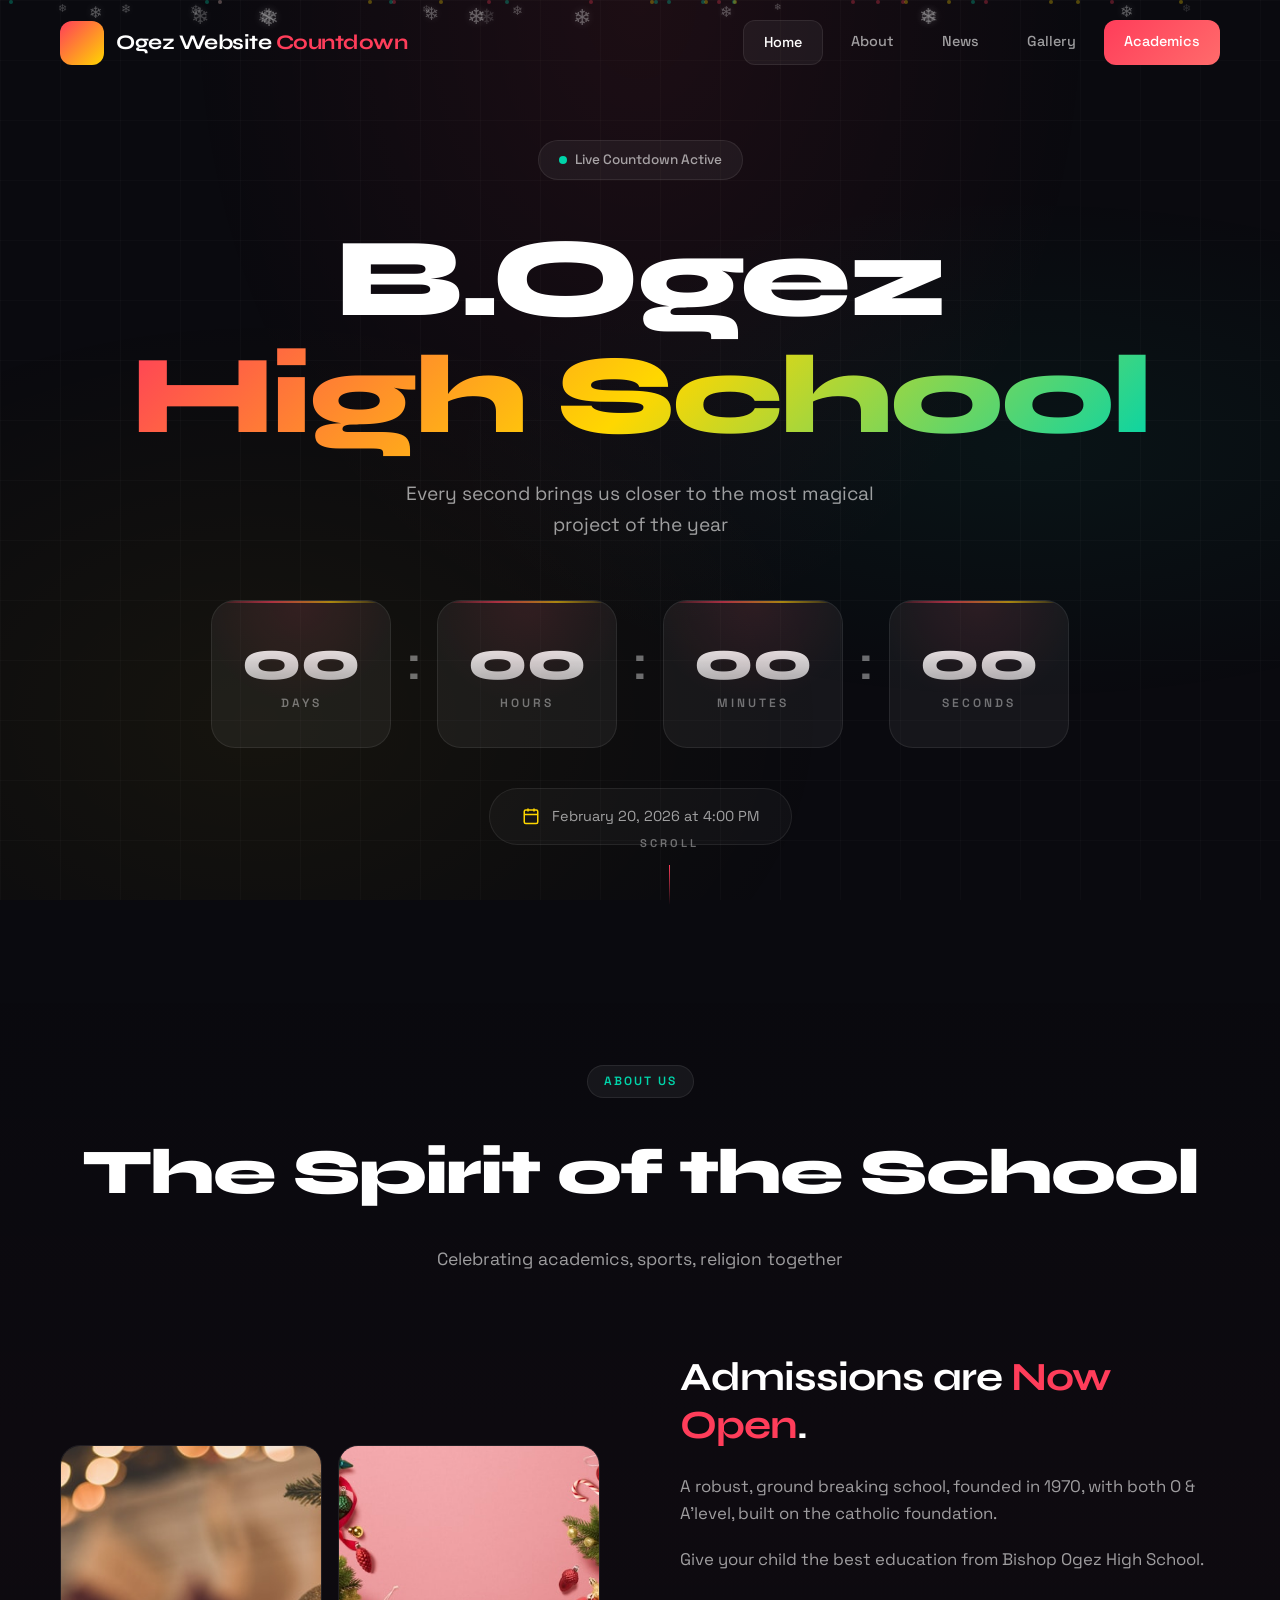
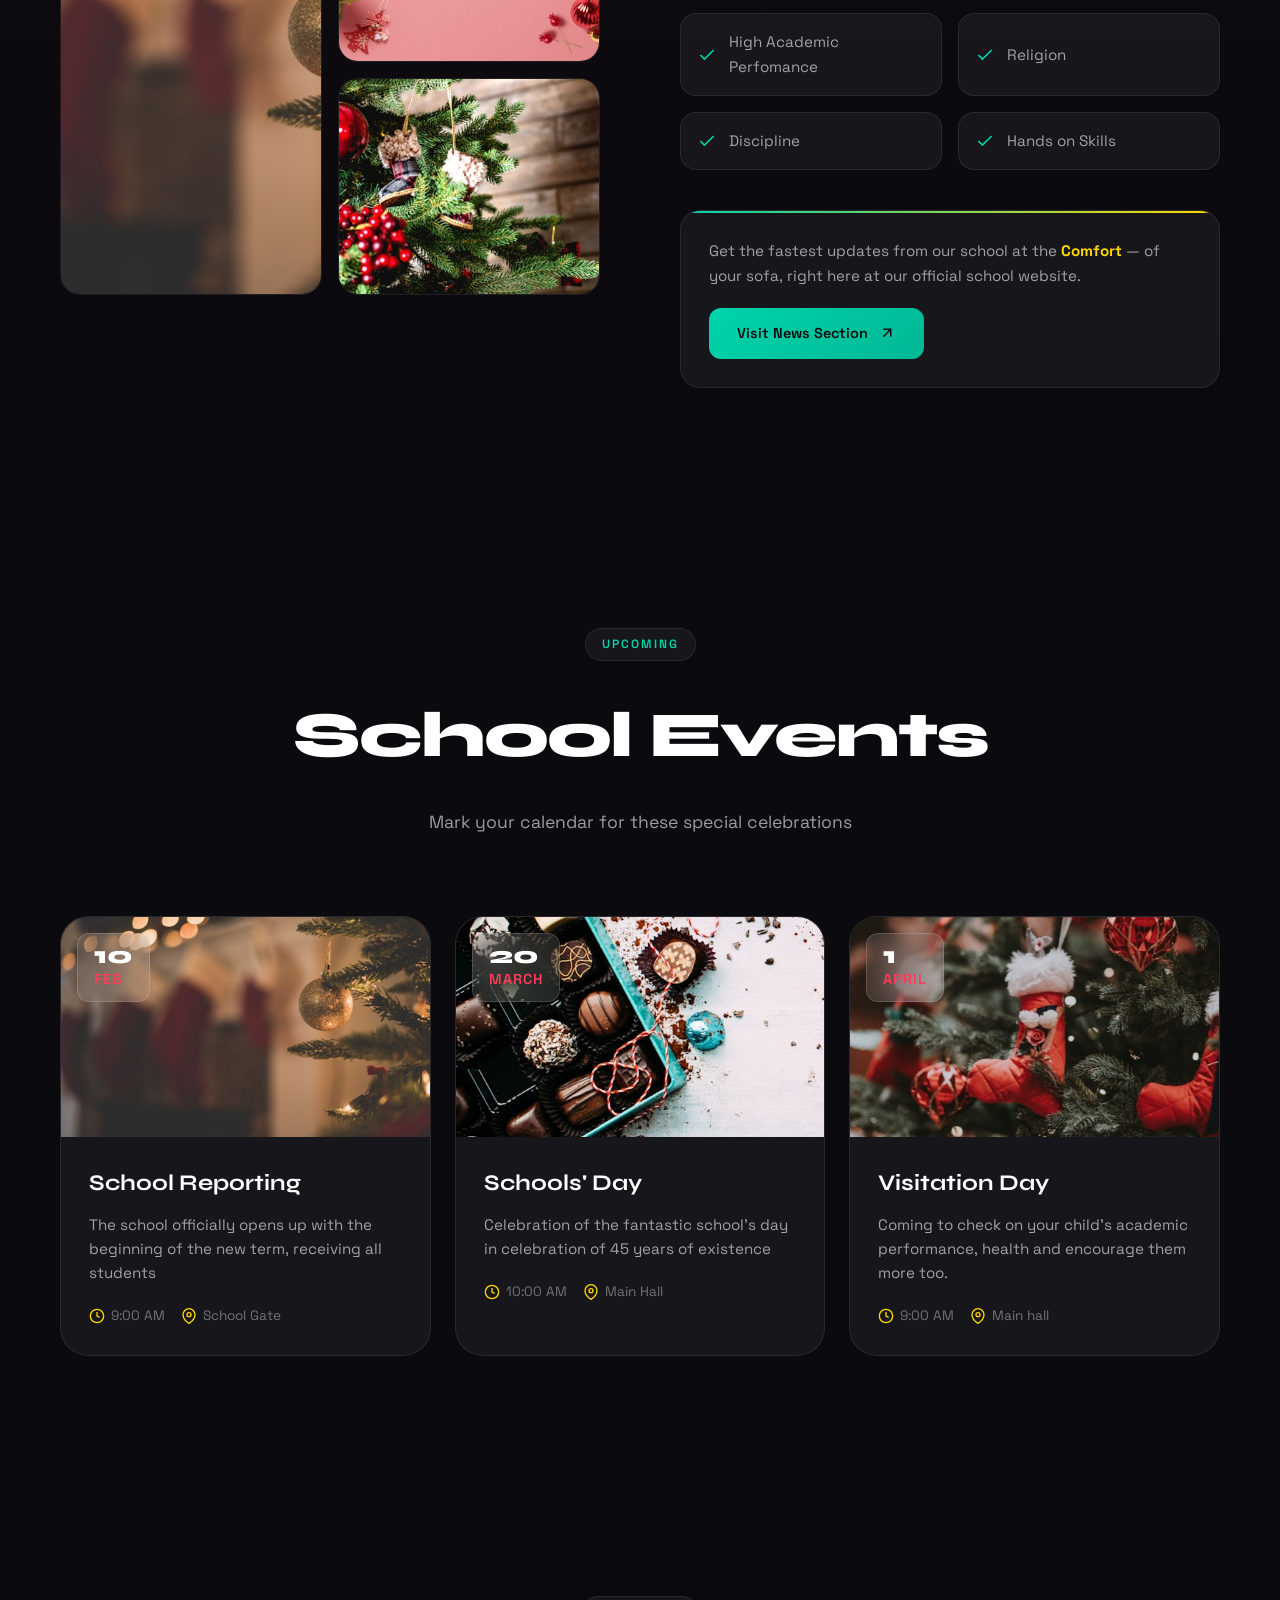
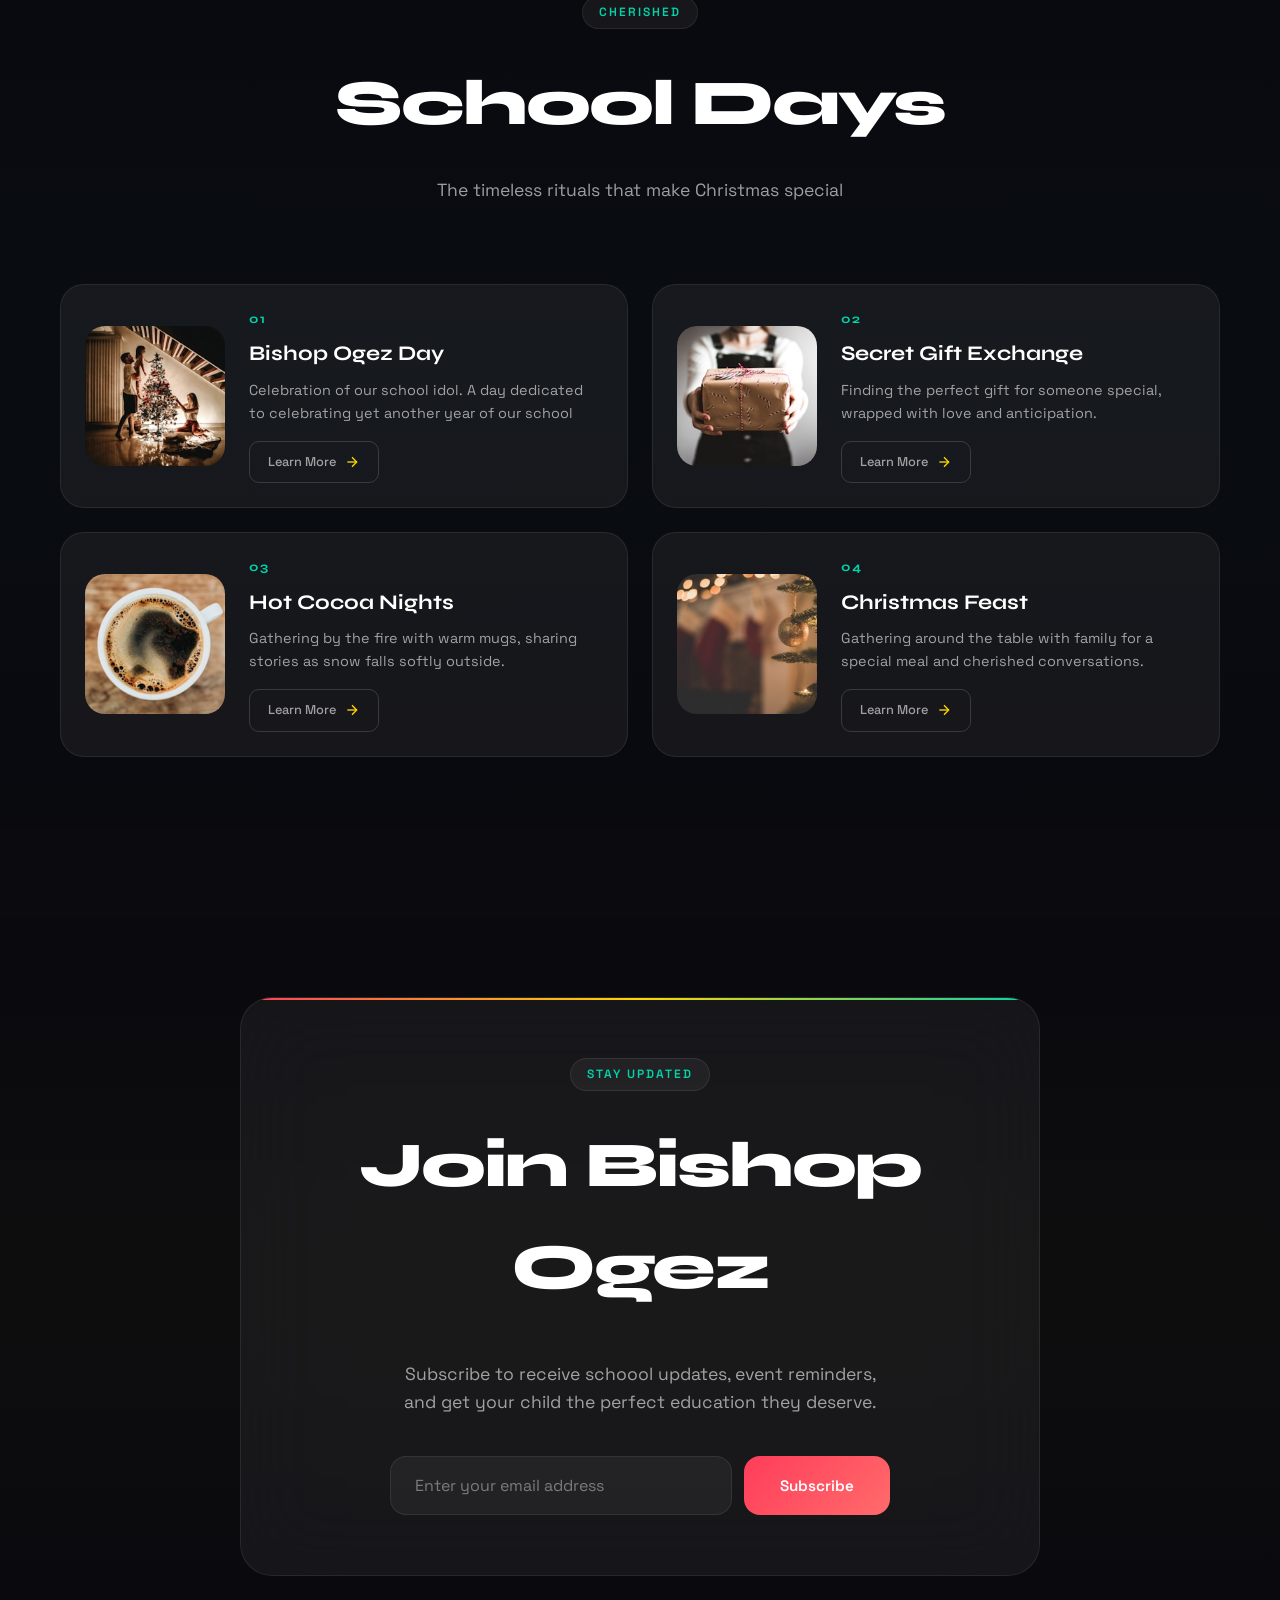
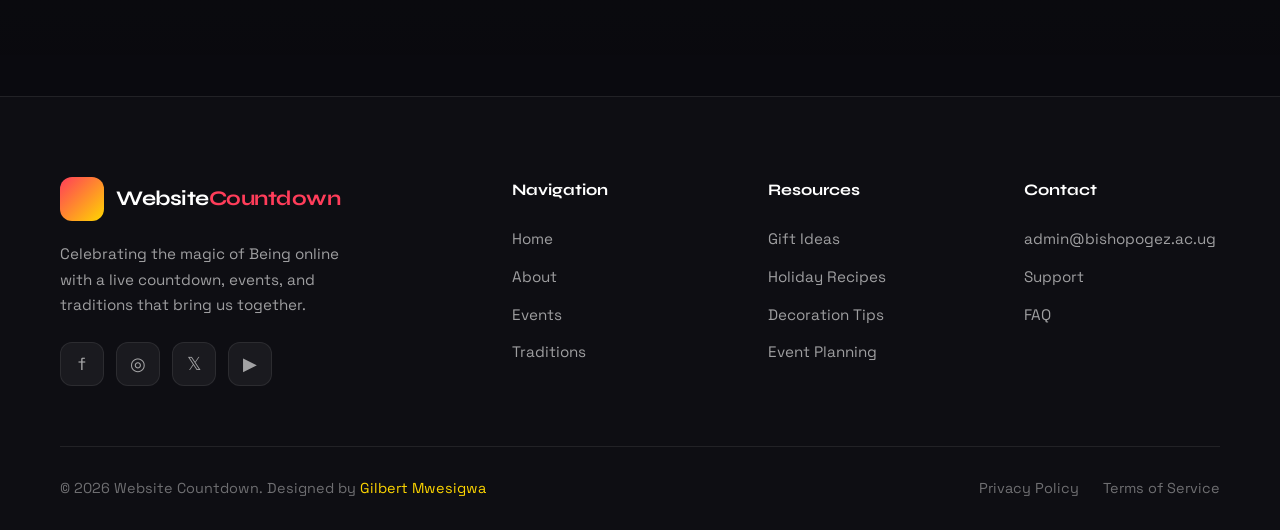
==== index.html @ e6aff245 "Add files via upload" ====
<!DOCTYPE html>
<html lang="en">
<head>
    <meta charset="UTF-8">
    <meta name="viewport" content="width=device-width, initial-scale=1.0">
    <title>Ogez Website Countdown</title>
    <link rel="preconnect" href="https://fonts.googleapis.com">
    <link rel="preconnect" href="https://fonts.gstatic.com" crossorigin>
    <link href="https://fonts.googleapis.com/css2?family=Syne:wght@400;500;600;700;800&family=Space+Grotesk:wght@300;400;500;600;700&display=swap" rel="stylesheet">
    <link rel="stylesheet" href="templatemo-605-xmas-countdown.css">
<!--

TemplateMo 605 Xmas Countdown

https://templatemo.com/tm-605-xmas-countdown

-->
</head>
<body>
    <!-- Background -->
    <div class="grid-bg"></div>
    <div class="particles" id="particles"></div>

    <!-- Header -->
    <header id="header">
        <a href="#hero" class="logo">
            <div class="logo-icon"></div>
            <span class="logo-text">Ogez Website <span>Countdown</span></span>
        </a>
        <nav id="nav">
            <a href="#hero">Home</a>
            <a href="#about">About</a>
            <a href="#events">News</a>
            <a href="#traditions">Gallery</a>
            <a href="#newsletter" class="nav-cta">Academics</a>
        </nav>
        <div class="nav-toggle" id="navToggle">
            <span></span>
            <span></span>
            <span></span>
        </div>
    </header>

    <!-- Hero Section -->
    <section class="hero" id="hero">
        <div class="hero-badge">
            <span class="dot"></span>
            Live Countdown Active
        </div>
        <h1>B.Ogez<br><span class="gradient">High School</span></h1>
        <p class="hero-subtitle">Every second brings us closer to the most magical project of the year</p>
        
        <div class="countdown-wrapper">
            <div class="countdown" id="countdown">
                <div class="countdown-item">
                    <span class="countdown-number" id="days">00</span>
                    <span class="countdown-label">Days</span>
                </div>
                <span class="countdown-colon">:</span>
                <div class="countdown-item">
                    <span class="countdown-number" id="hours">00</span>
                    <span class="countdown-label">Hours</span>
                </div>
                <span class="countdown-colon">:</span>
                <div class="countdown-item">
                    <span class="countdown-number" id="minutes">00</span>
                    <span class="countdown-label">Minutes</span>
                </div>
                <span class="countdown-colon">:</span>
                <div class="countdown-item">
                    <span class="countdown-number" id="seconds">00</span>
                    <span class="countdown-label">Seconds</span>
                </div>
            </div>

            <div class="target-date">
                <svg viewBox="0 0 24 24" fill="none" stroke="currentColor" stroke-width="2">
                    <rect x="3" y="4" width="18" height="18" rx="2" ry="2"></rect>
                    <line x1="16" y1="2" x2="16" y2="6"></line>
                    <line x1="8" y1="2" x2="8" y2="6"></line>
                    <line x1="3" y1="10" x2="21" y2="10"></line>
                </svg>
                February 20, 2026 at 4:00 PM
            </div>
        </div>

        <div class="scroll-indicator">
            <span>Scroll</span>
            <div class="line"></div>
        </div>
    </section>

    <!-- About Section -->
    <section class="about" id="about">
        <div class="section-header">
            <span class="section-tag">About Us</span>
            <h2 class="section-title">The Spirit of the School</h2>
            <p class="section-subtitle">Celebrating academics, sports, religion together</p>
        </div>
        <div class="about-grid">
            <div class="about-image">
                <div class="about-image-stack">
                    <div class="about-img-item img-1">
                        <img src="images/christmas-pic-21.jpg" alt="Christmas Tree">
                    </div>
                    <div class="about-img-item img-2">
                        <img src="images/christmas-pic-22.jpg" alt="Christmas Lights">
                    </div>
                    <div class="about-img-item img-3">
                        <img src="images/christmas-pic-23.jpg" alt="Christmas Ornaments">
                    </div>
                </div>
            </div>
            <div class="about-content">
                <h3>Admissions are <span> Now Open</span>.</h3>
                <p>A robust, ground breaking school, founded in 1970, with both O & A'level, built on the catholic foundation.</p>
                <p>Give your child the best education from Bishop Ogez High School.</p>
                <div class="about-features">
                    <div class="about-feature">
                        <svg viewBox="0 0 24 24" fill="none" stroke="currentColor" stroke-width="2">
                            <polyline points="20 6 9 17 4 12"></polyline>
                        </svg>
                         High Academic Perfomance
                    </div>
                    <div class="about-feature">
                        <svg viewBox="0 0 24 24" fill="none" stroke="currentColor" stroke-width="2">
                            <polyline points="20 6 9 17 4 12"></polyline>
                        </svg>
                        Religion
                    </div>
                    <div class="about-feature">
                        <svg viewBox="0 0 24 24" fill="none" stroke="currentColor" stroke-width="2">
                            <polyline points="20 6 9 17 4 12"></polyline>
                        </svg>
                        Discipline 
                    </div>
                    <div class="about-feature">
                        <svg viewBox="0 0 24 24" fill="none" stroke="currentColor" stroke-width="2">
                            <polyline points="20 6 9 17 4 12"></polyline>
                        </svg>
                        Hands on Skills 
                    </div>
                </div>
                <div class="about-templatemo">
                    <p>Get the fastest updates from our school at the <strong>Comfort</strong> — of your sofa, right here at our official school website.</p>
                    <a href="https://techlinkuganda.tech" target="_blank" class="btn-templatemo">
                        <span>Visit News Section</span>
                        <svg viewBox="0 0 24 24" fill="none" stroke="currentColor" stroke-width="2">
                            <line x1="7" y1="17" x2="17" y2="7"></line>
                            <polyline points="7 7 17 7 17 17"></polyline>
                        </svg>
                    </a>
                </div>
            </div>
        </div>
    </section>

    <!-- Events Section -->
    <section class="events" id="events">
        <div class="section-header">
            <span class="section-tag">Upcoming</span>
            <h2 class="section-title">School Events</h2>
            <p class="section-subtitle">Mark your calendar for these special celebrations</p>
        </div>
        <div class="events-grid">
            <div class="event-card">
                <div class="event-image">
                    <img src="images/christmas-pic-31.jpg" alt="Carol Night">
                    <div class="event-date-badge">
                        <div class="day">10</div>
                        <div class="month">Feb</div>
                    </div>
                </div>
                <div class="event-content">
                    <h3>School Reporting</h3>
                    <p>The school officially opens up with the beginning of the new term, receiving all students</p>
                    <div class="event-meta">
                        <span>
                            <svg viewBox="0 0 24 24" fill="none" stroke="currentColor" stroke-width="2">
                                <circle cx="12" cy="12" r="10"></circle>
                                <polyline points="12 6 12 12 16 14"></polyline>
                            </svg>
                            9:00 AM
                        </span>
                        <span>
                            <svg viewBox="0 0 24 24" fill="none" stroke="currentColor" stroke-width="2">
                                <path d="M21 10c0 7-9 13-9 13s-9-6-9-13a9 9 0 0 1 18 0z"></path>
                                <circle cx="12" cy="10" r="3"></circle>
                            </svg>
                            School Gate
                        </span>
                    </div>
                </div>
            </div>
            <div class="event-card">
                <div class="event-image">
                    <img src="images/christmas-pic-32.jpg" alt="Cookie Exchange">
                    <div class="event-date-badge">
                        <div class="day">20</div>
                        <div class="month">March</div>
                    </div>
                </div>
                <div class="event-content">
                    <h3>Schools' Day</h3>
                    <p>Celebration of the fantastic school's day in celebration of 45 years of existence</p>
                    <div class="event-meta">
                        <span>
                            <svg viewBox="0 0 24 24" fill="none" stroke="currentColor" stroke-width="2">
                                <circle cx="12" cy="12" r="10"></circle>
                                <polyline points="12 6 12 12 16 14"></polyline>
                            </svg>
                            10:00 AM
                        </span>
                        <span>
                            <svg viewBox="0 0 24 24" fill="none" stroke="currentColor" stroke-width="2">
                                <path d="M21 10c0 7-9 13-9 13s-9-6-9-13a9 9 0 0 1 18 0z"></path>
                                <circle cx="12" cy="10" r="3"></circle>
                            </svg>
                            Main Hall
                        </span>
                    </div>
                </div>
            </div>
            <div class="event-card">
                <div class="event-image">
                    <img src="images/christmas-pic-33.jpg" alt="Candlelight Vigil">
                    <div class="event-date-badge">
                        <div class="day">1</div>
                        <div class="month">April</div>
                    </div>
                </div>
                <div class="event-content">
                    <h3>Visitation Day</h3>
                    <p>Coming to check on your child's academic performance, health and encourage them more too.</p>
                    <div class="event-meta">
                        <span>
                            <svg viewBox="0 0 24 24" fill="none" stroke="currentColor" stroke-width="2">
                                <circle cx="12" cy="12" r="10"></circle>
                                <polyline points="12 6 12 12 16 14"></polyline>
                            </svg>
                            9:00 AM
                        </span>
                        <span>
                            <svg viewBox="0 0 24 24" fill="none" stroke="currentColor" stroke-width="2">
                                <path d="M21 10c0 7-9 13-9 13s-9-6-9-13a9 9 0 0 1 18 0z"></path>
                                <circle cx="12" cy="10" r="3"></circle>
                            </svg>
                            Main hall
                        </span>
                    </div>
                </div>
            </div>
        </div>
    </section>

    <!-- Traditions Section -->
    <section class="traditions" id="traditions">
        <div class="section-header">
            <span class="section-tag">Cherished</span>
            <h2 class="section-title">School Days</h2>
            <p class="section-subtitle">The timeless rituals that make Christmas special</p>
        </div>
        <div class="traditions-grid">
            <div class="tradition-card">
                <div class="tradition-image">
                    <img src="images/christmas-pic-41.jpg" alt="Decorating Tree">
                </div>
                <div class="tradition-content">
                    <div class="tradition-number">01</div>
                    <h3>Bishop Ogez Day</h3>
                    <p>Celebration of our school idol. A day dedicated to celebrating yet another year of our school</p>
                    <a href="#" class="tradition-btn">
                        <span>Learn More</span>
                        <svg viewBox="0 0 24 24" fill="none" stroke="currentColor" stroke-width="2">
                            <line x1="5" y1="12" x2="19" y2="12"></line>
                            <polyline points="12 5 19 12 12 19"></polyline>
                        </svg>
                    </a>
                </div>
            </div>
            <div class="tradition-card">
                <div class="tradition-image">
                    <img src="images/christmas-pic-42.jpg" alt="Gift Exchange">
                </div>
                <div class="tradition-content">
                    <div class="tradition-number">02</div>
                    <h3>Secret Gift Exchange</h3>
                    <p>Finding the perfect gift for someone special, wrapped with love and anticipation.</p>
                    <a href="#" class="tradition-btn">
                        <span>Learn More</span>
                        <svg viewBox="0 0 24 24" fill="none" stroke="currentColor" stroke-width="2">
                            <line x1="5" y1="12" x2="19" y2="12"></line>
                            <polyline points="12 5 19 12 12 19"></polyline>
                        </svg>
                    </a>
                </div>
            </div>
            <div class="tradition-card">
                <div class="tradition-image">
                    <img src="images/christmas-pic-43.jpg" alt="Hot Cocoa">
                </div>
                <div class="tradition-content">
                    <div class="tradition-number">03</div>
                    <h3>Hot Cocoa Nights</h3>
                    <p>Gathering by the fire with warm mugs, sharing stories as snow falls softly outside.</p>
                    <a href="#" class="tradition-btn">
                        <span>Learn More</span>
                        <svg viewBox="0 0 24 24" fill="none" stroke="currentColor" stroke-width="2">
                            <line x1="5" y1="12" x2="19" y2="12"></line>
                            <polyline points="12 5 19 12 12 19"></polyline>
                        </svg>
                    </a>
                </div>
            </div>
            <div class="tradition-card">
                <div class="tradition-image">
                    <img src="images/christmas-pic-44.jpg" alt="Christmas Feast">
                </div>
                <div class="tradition-content">
                    <div class="tradition-number">04</div>
                    <h3>Christmas Feast</h3>
                    <p>Gathering around the table with family for a special meal and cherished conversations.</p>
                    <a href="#" class="tradition-btn">
                        <span>Learn More</span>
                        <svg viewBox="0 0 24 24" fill="none" stroke="currentColor" stroke-width="2">
                            <line x1="5" y1="12" x2="19" y2="12"></line>
                            <polyline points="12 5 19 12 12 19"></polyline>
                        </svg>
                    </a>
                </div>
            </div>
        </div>
    </section>

    <!-- Newsletter Section -->
    <section class="newsletter" id="newsletter">
        <div class="newsletter-container">
            <div class="section-header" style="margin-bottom: 40px;">
                <span class="section-tag">Stay Updated</span>
                <h2 class="section-title">Join Bishop Ogez</h2>
            </div>
            <p>Subscribe to receive schoool updates, event reminders, and get your child the perfect education they deserve.</p>
            <form class="newsletter-form" id="newsletterForm">
                <input type="email" placeholder="Enter your email address" required>
                <button type="submit">Subscribe</button>
            </form>
        </div>
    </section>

    <!-- Footer -->
    <footer>
        <div class="footer-grid">
            <div class="footer-brand">
                <a href="#hero" class="logo">
                    <div class="logo-icon"></div>
                    <span class="logo-text">Website<span>Countdown</span></span>
                </a>
                <p>Celebrating the magic of Being online with a live countdown, events, and traditions that bring us together.</p>
                <div class="footer-social">
                    <a href="#" title="Facebook">f</a>
                    <a href="#" title="Instagram">◎</a>
                    <a href="#" title="Twitter">𝕏</a>
                    <a href="#" title="YouTube">▶</a>
                </div>
            </div>
            <div class="footer-column">
                <h4>Navigation</h4>
                <ul>
                    <li><a href="#hero">Home</a></li>
                    <li><a href="#about">About</a></li>
                    <li><a href="#events">Events</a></li>
                    <li><a href="#traditions">Traditions</a></li>
                </ul>
            </div>
            <div class="footer-column">
                <h4>Resources</h4>
                <ul>
                    <li><a href="#">Gift Ideas</a></li>
                    <li><a href="#">Holiday Recipes</a></li>
                    <li><a href="#">Decoration Tips</a></li>
                    <li><a href="#">Event Planning</a></li>
                </ul>
            </div>
            <div class="footer-column">
                <h4>Contact</h4>
                <ul>
                    <li><a href="#">admin@bishopogez.ac.ug</a></li>
                    <li><a href="#">Support</a></li>
                    <li><a href="#">FAQ</a></li>
                </ul>
            </div>
        </div>
        <div class="footer-bottom">
            <p>© 2026 Website Countdown. Designed by <a rel="nofollow" href="https://techlinkuganda.tech" target="_blank">Gilbert Mwesigwa</a></p>
            <div class="footer-legal">
                <a href="#">Privacy Policy</a>
                <a href="#">Terms of Service</a>
            </div>
        </div>
    </footer>

<script src="templatemo-605-countdown-scripts.js"></script>
</body>
</html>
---- templatemo-605-xmas-countdown.css ----
@charset "utf-8";
/* CSS Document 

TemplateMo 605 Xmas Countdown

https://templatemo.com/tm-605-xmas-countdown

*/

:root {
	--bg-dark: #0a0a0f;
	--bg-card: rgba(255, 255, 255, 0.03);
	--bg-glass: rgba(255, 255, 255, 0.05);
	--border-glass: rgba(255, 255, 255, 0.08);
	--border-glow: rgba(255, 255, 255, 0.15);
	--text-primary: #ffffff;
	--text-secondary: rgba(255, 255, 255, 0.6);
	--text-dim: rgba(255, 255, 255, 0.4);
	--accent-red: #ff3d5a;
	--accent-green: #00d4aa;
	--accent-gold: #ffd700;
	--accent-blue: #4d9fff;
	--glow-red: rgba(255, 61, 90, 0.4);
	--glow-green: rgba(0, 212, 170, 0.4);
	--glow-gold: rgba(255, 215, 0, 0.3);
}

* {
	margin: 0;
	padding: 0;
	box-sizing: border-box;
}

html {
	scroll-behavior: smooth;
}

body {
	font-family: 'Space Grotesk', sans-serif;
	font-weight: 400;
	background: var(--bg-dark);
	color: var(--text-primary);
	line-height: 1.6;
	overflow-x: hidden;
}

/* Grid Background */
.grid-bg {
	position: fixed;
	top: 0;
	left: 0;
	width: 100%;
	height: 100%;
	pointer-events: none;
	z-index: 0;
	background-image:
		linear-gradient(rgba(255, 255, 255, 0.02) 1px, transparent 1px),
		linear-gradient(90deg, rgba(255, 255, 255, 0.02) 1px, transparent 1px);
	background-size: 60px 60px;
}

.grid-bg::before {
	content: '';
	position: absolute;
	top: 0;
	left: 0;
	right: 0;
	bottom: 0;
	background: radial-gradient(ellipse at 50% 0%, rgba(255, 61, 90, 0.08) 0%, transparent 50%),
		radial-gradient(ellipse at 80% 50%, rgba(0, 212, 170, 0.05) 0%, transparent 40%),
		radial-gradient(ellipse at 20% 80%, rgba(255, 215, 0, 0.05) 0%, transparent 40%);
}

/* Floating Particles */
.particles {
	position: fixed;
	top: 0;
	left: 0;
	width: 100%;
	height: 100%;
	pointer-events: none;
	z-index: 1;
	overflow: hidden;
}

.particle {
	position: absolute;
	width: 4px;
	height: 4px;
	background: var(--accent-gold);
	border-radius: 50%;
	opacity: 0.3;
	animation: float-particle linear infinite;
}

.particle:nth-child(odd) {
	background: var(--accent-red);
}

.particle:nth-child(3n) {
	background: var(--accent-green);
}

@keyframes float-particle {
	0% {
		transform: translateY(100vh) rotate(0deg);
		opacity: 0;
	}

	10% {
		opacity: 0.3;
	}

	90% {
		opacity: 0.3;
	}

	100% {
		transform: translateY(-20px) rotate(360deg);
		opacity: 0;
	}
}

/* Snowflakes */
.snowflake {
	position: absolute;
	color: rgba(255, 255, 255, 0.6);
	font-size: 1rem;
	animation: snowfall linear infinite;
	text-shadow: 0 0 10px rgba(255, 255, 255, 0.3);
}

@keyframes snowfall {
	0% {
		transform: translateY(-20px) rotate(0deg);
	}

	100% {
		transform: translateY(100vh) rotate(360deg);
	}
}

/* Glass Card Mixin */
.glass {
	background: var(--bg-glass);
	backdrop-filter: blur(20px);
	-webkit-backdrop-filter: blur(20px);
	border: 1px solid var(--border-glass);
	border-radius: 24px;
}

.glass-strong {
	background: rgba(255, 255, 255, 0.08);
	backdrop-filter: blur(40px);
	-webkit-backdrop-filter: blur(40px);
	border: 1px solid var(--border-glow);
}

/* Header */
header {
	position: fixed;
	top: 0;
	left: 0;
	right: 0;
	z-index: 1000;
	padding: 20px 60px;
	display: flex;
	justify-content: space-between;
	align-items: center;
	max-width: 1400px;
    margin: 0 auto;
	transition: all 0.3s ease;
}

header.scrolled {
	background: rgba(10, 10, 15, 0.8);
	backdrop-filter: blur(20px);
	-webkit-backdrop-filter: blur(20px);
	border-bottom: 1px solid var(--border-glass);
}

.logo {
	display: flex;
	align-items: center;
	gap: 12px;
	text-decoration: none;
}

.logo-icon {
	width: 44px;
	height: 44px;
	background: linear-gradient(135deg, var(--accent-red), var(--accent-gold));
	border-radius: 12px;
	display: flex;
	align-items: center;
	justify-content: center;
	font-size: 1.2rem;
}

.logo-text {
	font-family: 'Syne', sans-serif;
	font-size: 1.3rem;
	font-weight: 700;
	color: var(--text-primary);
	letter-spacing: -0.5px;
}

.logo-text span {
	color: var(--accent-red);
}

nav {
	display: flex;
	gap: 8px;
}

nav a {
	color: var(--text-secondary);
	text-decoration: none;
	font-size: 0.9rem;
	font-weight: 500;
	padding: 10px 20px;
	border-radius: 12px;
	transition: all 0.3s ease;
}

nav a:hover {
	color: var(--text-primary);
	background: var(--bg-glass);
}

nav a.nav-active {
	color: var(--text-primary);
	background: var(--bg-glass);
	border: 1px solid var(--border-glass);
}

.nav-cta {
	background: linear-gradient(135deg, var(--accent-red), #ff6b6b) !important;
	color: var(--text-primary) !important;
}

.nav-cta:hover {
	box-shadow: 0 8px 30px var(--glow-red);
	transform: translateY(-2px);
}

.nav-toggle {
	display: none;
	flex-direction: column;
	gap: 6px;
	cursor: pointer;
	z-index: 1001;
	padding: 10px;
}

.nav-toggle span {
	width: 24px;
	height: 2px;
	background: var(--text-primary);
	border-radius: 2px;
	transition: all 0.3s ease;
}

.nav-toggle.active span:nth-child(1) {
	transform: rotate(45deg) translate(5px, 6px);
}

.nav-toggle.active span:nth-child(2) {
	opacity: 0;
}

.nav-toggle.active span:nth-child(3) {
	transform: rotate(-45deg) translate(5px, -6px);
}

/* Hero Section */
.hero {
	min-height: 100vh;
	display: flex;
	flex-direction: column;
	justify-content: center;
	align-items: center;
	padding: 140px 20px 100px;
	position: relative;
	z-index: 2;
	text-align: center;
}

.hero-badge {
	display: inline-flex;
	align-items: center;
	gap: 8px;
	padding: 8px 20px;
	background: var(--bg-glass);
	border: 1px solid var(--border-glass);
	border-radius: 100px;
	font-size: 0.85rem;
	font-weight: 500;
	color: var(--text-secondary);
	margin-bottom: 40px;
	animation: fadeInDown 0.8s ease forwards;
}

.hero-badge .dot {
	width: 8px;
	height: 8px;
	background: var(--accent-green);
	border-radius: 50%;
	animation: pulse 2s ease-in-out infinite;
}

@keyframes pulse {

	0%,
	100% {
		opacity: 1;
		transform: scale(1);
	}

	50% {
		opacity: 0.5;
		transform: scale(1.2);
	}
}

@keyframes fadeInDown {
	from {
		opacity: 0;
		transform: translateY(-20px);
	}

	to {
		opacity: 1;
		transform: translateY(0);
	}
}

.hero h1 {
	font-family: 'Syne', sans-serif;
	font-size: clamp(3rem, 10vw, 7rem);
	font-weight: 800;
	line-height: 1.05;
	letter-spacing: -3px;
	margin-bottom: 24px;
	animation: fadeInUp 0.8s ease 0.2s forwards;
	opacity: 0;
}

.hero h1 .gradient {
	background: linear-gradient(135deg, var(--accent-red), var(--accent-gold), var(--accent-green));
	-webkit-background-clip: text;
	-webkit-text-fill-color: transparent;
	background-clip: text;
}

.hero-subtitle {
	font-size: 1.2rem;
	color: var(--text-secondary);
	max-width: 500px;
	margin-bottom: 60px;
	animation: fadeInUp 0.8s ease 0.4s forwards;
	opacity: 0;
}

@keyframes fadeInUp {
	from {
		opacity: 0;
		transform: translateY(30px);
	}

	to {
		opacity: 1;
		transform: translateY(0);
	}
}

/* Countdown */
.countdown-wrapper {
	animation: fadeInUp 0.8s ease 0.6s forwards;
	opacity: 0;
}

.countdown {
	display: flex;
	gap: 16px;
	justify-content: center;
	flex-wrap: wrap;
}

.countdown-item {
	position: relative;
	width: 180px;
	padding: 32px 24px;
	text-align: center;
	background: var(--bg-glass);
	backdrop-filter: blur(40px);
	-webkit-backdrop-filter: blur(40px);
	border: 1px solid var(--border-glass);
	border-radius: 24px;
	overflow: hidden;
	transition: all 0.4s ease;
}

.countdown-item::before {
	content: '';
	position: absolute;
	top: 0;
	left: 0;
	right: 0;
	height: 2px;
	background: linear-gradient(90deg, transparent, var(--accent-red), var(--accent-gold), transparent);
	opacity: 0.6;
}

.countdown-item::after {
	content: '';
	position: absolute;
	inset: 0;
	background: radial-gradient(circle at 50% 0%, rgba(255, 61, 90, 0.1), transparent 60%);
	pointer-events: none;
}

.countdown-item:hover {
	transform: translateY(-8px);
	border-color: var(--border-glow);
	box-shadow: 0 20px 60px rgba(0, 0, 0, 0.4), 0 0 40px var(--glow-red);
}

.countdown-number {
	font-family: 'Syne', sans-serif;
	font-size: 3.5rem;
	font-weight: 800;
	line-height: 1;
	display: block;
	background: linear-gradient(180deg, var(--text-primary), var(--text-secondary));
	-webkit-background-clip: text;
	-webkit-text-fill-color: transparent;
	background-clip: text;
	font-variant-numeric: tabular-nums;
}

.countdown-label {
	font-size: 0.75rem;
	font-weight: 600;
	text-transform: uppercase;
	letter-spacing: 3px;
	color: var(--text-dim);
	margin-top: 12px;
}

.countdown-colon {
	font-family: 'Syne', sans-serif;
	font-size: 3rem;
	font-weight: 700;
	color: var(--text-dim);
	align-self: center;
	margin-bottom: 20px;
	animation: blink 1s ease-in-out infinite;
}

@keyframes blink {

	0%,
	100% {
		opacity: 1;
	}

	50% {
		opacity: 0.3;
	}
}

.target-date {
	margin-top: 40px;
	padding: 16px 32px;
	background: var(--bg-card);
	border: 1px solid var(--border-glass);
	border-radius: 100px;
	display: inline-flex;
	align-items: center;
	gap: 12px;
	font-size: 0.9rem;
	color: var(--text-secondary);
}

.target-date svg {
	width: 18px;
	height: 18px;
	stroke: var(--accent-gold);
}

.scroll-indicator {
	position: absolute;
	bottom: 40px;
	left: 50%;
	transform: translateX(-50%);
	display: flex;
	flex-direction: column;
	align-items: center;
	gap: 12px;
	animation: fadeInUp 0.8s ease 1s forwards, bounce 2s ease-in-out infinite 1.5s;
	opacity: 0;
}

.scroll-indicator span {
	font-size: 0.7rem;
	font-weight: 600;
	letter-spacing: 3px;
	text-transform: uppercase;
	color: var(--text-dim);
}

.scroll-indicator .line {
	width: 1px;
	height: 40px;
	background: linear-gradient(180deg, var(--accent-red), transparent);
}

@keyframes bounce {

	0%,
	100% {
		transform: translateX(-50%) translateY(0);
	}

	50% {
		transform: translateX(-50%) translateY(10px);
	}
}

/* Section Common */
section {
	position: relative;
	z-index: 2;
	padding: 120px 60px;
}

.section-header {
	text-align: center;
	margin-bottom: 80px;
}

.section-tag {
	display: inline-flex;
	align-items: center;
	gap: 8px;
	padding: 6px 16px;
	background: var(--bg-glass);
	border: 1px solid var(--border-glass);
	border-radius: 100px;
	font-size: 0.75rem;
	font-weight: 600;
	letter-spacing: 2px;
	text-transform: uppercase;
	color: var(--accent-green);
	margin-bottom: 24px;
}

.section-title {
	font-family: 'Syne', sans-serif;
	font-size: clamp(2.5rem, 5vw, 4rem);
	font-weight: 800;
	letter-spacing: -2px;
	color: var(--text-primary);
}

.section-subtitle {
	font-size: 1.1rem;
	color: var(--text-secondary);
	max-width: 500px;
	margin: 20px auto 0;
}

/* About Section */
.about {
	background: linear-gradient(180deg, transparent 0%, rgba(255, 61, 90, 0.02) 50%, transparent 100%);
}

.about-grid {
	max-width: 1200px;
	margin: 0 auto;
	display: grid;
	grid-template-columns: 1fr 1fr;
	gap: 80px;
	align-items: center;
}

.about-image {
	position: relative;
}

.about-image-stack {
	display: grid;
	grid-template-columns: 1fr 1fr;
	grid-template-rows: 1fr 1fr;
	gap: 16px;
	height: 450px;
}

.about-img-item {
	border-radius: 20px;
	overflow: hidden;
	border: 1px solid var(--border-glass);
	position: relative;
	transition: all 0.4s ease;
}

.about-img-item:hover {
	border-color: var(--border-glow);
	transform: scale(1.02);
}

.about-img-item img {
	width: 100%;
	height: 100%;
	object-fit: cover;
}

.about-img-item.img-1 {
	grid-row: span 2;
}

.about-img-item.img-2,
.about-img-item.img-3 {
	grid-column: 2;
}

.about-content h3 {
	font-family: 'Syne', sans-serif;
	font-size: 2.5rem;
	font-weight: 700;
	letter-spacing: -1px;
	margin-bottom: 24px;
	line-height: 1.2;
}

.about-content h3 span {
	color: var(--accent-red);
}

.about-content p {
	color: var(--text-secondary);
	margin-bottom: 20px;
	font-size: 1.05rem;
}

.about-features {
	display: grid;
	grid-template-columns: 1fr 1fr;
	gap: 16px;
	margin-top: 40px;
}

.about-feature {
	display: flex;
	align-items: center;
	gap: 12px;
	padding: 16px;
	background: var(--bg-glass);
	border: 1px solid var(--border-glass);
	border-radius: 16px;
	font-size: 0.95rem;
	color: var(--text-secondary);
	transition: all 0.3s ease;
}

.about-feature:hover {
	border-color: var(--border-glow);
	background: rgba(255, 255, 255, 0.08);
}

.about-feature svg {
	width: 20px;
	height: 20px;
	stroke: var(--accent-green);
	flex-shrink: 0;
}

.about-templatemo {
	margin-top: 40px;
	padding: 28px;
	background: var(--bg-glass);
	border: 1px solid var(--border-glass);
	border-radius: 20px;
	position: relative;
	overflow: hidden;
}

.about-templatemo::before {
	content: '';
	position: absolute;
	top: 0;
	left: 0;
	right: 0;
	height: 2px;
	background: linear-gradient(90deg, var(--accent-green), var(--accent-gold));
}

.about-templatemo p {
	font-size: 0.95rem;
	margin-bottom: 20px;
	color: var(--text-secondary);
}

.about-templatemo p strong {
	color: var(--accent-gold);
}

.btn-templatemo {
	display: inline-flex;
	align-items: center;
	gap: 10px;
	padding: 14px 28px;
	background: linear-gradient(135deg, var(--accent-green), #00b894);
	border-radius: 12px;
	color: var(--bg-dark);
	text-decoration: none;
	font-weight: 600;
	font-size: 0.9rem;
	transition: all 0.3s ease;
}

.btn-templatemo:hover {
	transform: translateY(-3px);
	box-shadow: 0 15px 40px var(--glow-green);
}

.btn-templatemo svg {
	width: 18px;
	height: 18px;
	stroke: var(--bg-dark);
}

/* Events Section */
.events {
	background: var(--bg-dark);
}

.events-grid {
	max-width: 1200px;
	margin: 0 auto;
	display: grid;
	grid-template-columns: repeat(3, 1fr);
	gap: 24px;
}

.event-card {
	position: relative;
	border-radius: 28px;
	overflow: hidden;
	background: var(--bg-glass);
	border: 1px solid var(--border-glass);
	transition: all 0.5s ease;
	cursor: pointer;
}

.event-card:hover {
	transform: translateY(-12px);
	border-color: var(--border-glow);
	box-shadow: 0 30px 80px rgba(0, 0, 0, 0.4);
}

.event-image {
	width: 100%;
	height: 220px;
	overflow: hidden;
	position: relative;
}

.event-image img {
	width: 100%;
	height: 100%;
	object-fit: cover;
	transition: transform 0.5s ease;
	backface-visibility: hidden;
	-webkit-backface-visibility: hidden;
}

.event-card:hover .event-image img {
	transform: scale(1.1);
}


.event-date-badge {
	position: absolute;
	top: 16px;
	left: 16px;
	padding: 10px 16px;
	background: rgba(255, 255, 255, 0.1);
	backdrop-filter: blur(20px);
	-webkit-backdrop-filter: blur(20px);
	border: 1px solid rgba(255, 255, 255, 0.15);
	border-radius: 12px;
	z-index: 2;
}

.event-date-badge .day {
	font-family: 'Syne', sans-serif;
	font-size: 1.5rem;
	font-weight: 800;
	color: var(--text-primary);
	line-height: 1;
}

.event-date-badge .month {
	font-size: 0.9rem;
	font-weight: 600;
	text-transform: uppercase;
	letter-spacing: 1px;
	color: var(--accent-red);
}

.event-content {
	padding: 28px;
}

.event-content h3 {
	font-family: 'Syne', sans-serif;
	font-size: 1.4rem;
	font-weight: 700;
	margin-bottom: 12px;
	color: var(--text-primary);
}

.event-content p {
	font-size: 0.95rem;
	color: var(--text-secondary);
	line-height: 1.6;
	margin-bottom: 20px;
}

.event-meta {
	display: flex;
	align-items: center;
	gap: 16px;
	font-size: 0.85rem;
	color: var(--text-dim);
}

.event-meta span {
	display: flex;
	align-items: center;
	gap: 6px;
}

.event-meta svg {
	width: 16px;
	height: 16px;
	stroke: var(--accent-gold);
}

/* Traditions Section */
.traditions {
	background: linear-gradient(180deg, transparent 0%, rgba(0, 212, 170, 0.02) 50%, transparent 100%);
}

.traditions-grid {
	max-width: 1200px;
	margin: 0 auto;
	display: grid;
	grid-template-columns: repeat(2, 1fr);
	gap: 24px;
}

.tradition-card {
	display: grid;
	grid-template-columns: 140px 1fr;
	gap: 24px;
	padding: 24px;
	background: var(--bg-glass);
	border: 1px solid var(--border-glass);
	border-radius: 24px;
	align-items: center;
	transition: all 0.4s ease;
}

.tradition-card:hover {
	border-color: var(--border-glow);
	transform: translateX(8px);
	background: rgba(255, 255, 255, 0.08);
}

.tradition-image {
	width: 140px;
	height: 140px;
	border-radius: 20px;
	overflow: hidden;
}

.tradition-image img {
	width: 100%;
	height: 100%;
	object-fit: cover;
}

.tradition-content {
	padding-right: 20px;
}

.tradition-number {
	font-family: 'Syne', sans-serif;
	font-size: 0.8rem;
	font-weight: 700;
	color: var(--accent-green);
	margin-bottom: 8px;
	letter-spacing: 2px;
}

.tradition-content h3 {
	font-family: 'Syne', sans-serif;
	font-size: 1.3rem;
	font-weight: 700;
	margin-bottom: 8px;
	color: var(--text-primary);
}

.tradition-content p {
	font-size: 0.9rem;
	color: var(--text-secondary);
	line-height: 1.6;
	margin-bottom: 16px;
}

.tradition-btn {
	display: inline-flex;
	align-items: center;
	gap: 8px;
	padding: 10px 18px;
	background: transparent;
	border: 1px solid var(--border-glow);
	border-radius: 10px;
	color: var(--text-secondary);
	text-decoration: none;
	font-size: 0.8rem;
	font-weight: 500;
	transition: all 0.3s ease;
}

.tradition-btn svg {
	width: 16px;
	height: 16px;
	stroke: var(--accent-gold);
	transition: transform 0.3s ease;
}

.tradition-btn:hover {
	background: rgba(255, 215, 0, 0.1);
	border-color: var(--accent-gold);
	color: var(--accent-gold);
}

.tradition-btn:hover svg {
	transform: translateX(4px);
}

/* Newsletter Section */
.newsletter {
	background: linear-gradient(180deg, transparent 0%, rgba(255, 215, 0, 0.02) 50%, transparent 100%);
}

.newsletter-container {
	max-width: 800px;
	margin: 0 auto;
	padding: 60px;
	background: var(--bg-glass);
	backdrop-filter: blur(40px);
	-webkit-backdrop-filter: blur(40px);
	border: 1px solid var(--border-glass);
	border-radius: 32px;
	text-align: center;
	position: relative;
	overflow: hidden;
}

.newsletter-container::before {
	content: '';
	position: absolute;
	top: 0;
	left: 0;
	right: 0;
	height: 2px;
	background: linear-gradient(90deg, var(--accent-red), var(--accent-gold), var(--accent-green));
}

.newsletter-container p {
	color: var(--text-secondary);
	margin-bottom: 40px;
	font-size: 1.1rem;
	max-width: 500px;
	margin-left: auto;
	margin-right: auto;
}

.newsletter-form {
	display: flex;
	gap: 12px;
	max-width: 500px;
	margin: 0 auto;
}

.newsletter-form input {
	flex: 1;
	padding: 18px 24px;
	background: rgba(255, 255, 255, 0.05);
	border: 1px solid var(--border-glass);
	border-radius: 16px;
	color: var(--text-primary);
	font-family: 'Space Grotesk', sans-serif;
	font-size: 1rem;
	outline: none;
	transition: all 0.3s ease;
}

.newsletter-form input::placeholder {
	color: var(--text-dim);
}

.newsletter-form input:focus {
	border-color: var(--accent-gold);
	background: rgba(255, 255, 255, 0.08);
}

.newsletter-form button {
	padding: 18px 36px;
	background: linear-gradient(135deg, var(--accent-red), #ff6b6b);
	border: none;
	border-radius: 16px;
	color: var(--text-primary);
	font-family: 'Space Grotesk', sans-serif;
	font-size: 0.95rem;
	font-weight: 600;
	cursor: pointer;
	transition: all 0.3s ease;
	white-space: nowrap;
}

.newsletter-form button:hover {
	transform: translateY(-3px);
	box-shadow: 0 15px 40px var(--glow-red);
}

/* Footer */
footer {
	position: relative;
	z-index: 2;
	padding: 80px 60px 30px;
	background: rgba(255, 255, 255, 0.02);
	border-top: 1px solid var(--border-glass);
}

.footer-grid {
	max-width: 1200px;
	margin: 0 auto;
	display: grid;
	grid-template-columns: 2fr 1fr 1fr 1fr;
	gap: 60px;
	margin-bottom: 60px;
}

.footer-brand .logo {
	margin-bottom: 20px;
}

.footer-brand p {
	color: var(--text-secondary);
	font-size: 0.95rem;
	line-height: 1.7;
	max-width: 280px;
}

.footer-column h4 {
	font-family: 'Syne', sans-serif;
	font-size: 1rem;
	font-weight: 700;
	margin-bottom: 24px;
	color: var(--text-primary);
}

.footer-column ul {
	list-style: none;
}

.footer-column li {
	margin-bottom: 12px;
}

.footer-column a {
	color: var(--text-secondary);
	text-decoration: none;
	font-size: 0.95rem;
	transition: color 0.3s ease;
}

.footer-column a:hover {
	color: var(--accent-gold);
}

.footer-social {
	display: flex;
	gap: 12px;
	margin-top: 24px;
}

.footer-social a {
	width: 44px;
	height: 44px;
	background: var(--bg-glass);
	border: 1px solid var(--border-glass);
	border-radius: 12px;
	display: flex;
	align-items: center;
	justify-content: center;
	color: var(--text-secondary);
	text-decoration: none;
	font-size: 1.1rem;
	transition: all 0.3s ease;
}

.footer-social a:hover {
	border-color: var(--accent-red);
	background: rgba(255, 61, 90, 0.1);
	color: var(--accent-red);
	transform: translateY(-4px);
}

.footer-bottom {
	max-width: 1200px;
	margin: 0 auto;
	padding-top: 30px;
	border-top: 1px solid var(--border-glass);
	display: flex;
	justify-content: space-between;
	align-items: center;
	flex-wrap: wrap;
	gap: 20px;
}

.footer-bottom p {
	font-size: 0.9rem;
	color: var(--text-dim);
}

.footer-bottom a {
	color: var(--accent-gold);
	text-decoration: none;
}

.footer-bottom a:hover {
	text-decoration: underline;
}

.footer-legal {
	display: flex;
	gap: 24px;
}

.footer-legal a {
	font-size: 0.9rem;
	color: var(--text-dim);
	text-decoration: none;
	transition: color 0.3s ease;
}

.footer-legal a:hover {
	color: var(--text-secondary);
}

/* Responsive */
@media (max-width: 1024px) {
	section {
		padding: 100px 40px;
	}

	.about-grid {
		gap: 50px;
	}

	.events-grid {
		grid-template-columns: repeat(2, 1fr);
	}

	.traditions-grid {
		grid-template-columns: 1fr;
	}

	.gallery-grid {
		grid-template-columns: repeat(2, 1fr);
		grid-template-rows: repeat(3, 180px);
	}

	.gallery-item:nth-child(1) {
		grid-column: span 2;
		grid-row: span 1;
	}

	.gallery-item:nth-child(4) {
		grid-column: span 1;
	}

	.footer-grid {
		grid-template-columns: repeat(2, 1fr);
		gap: 40px;
	}
}

@media (max-width: 920px) {
	header {
		padding: 15px 24px;
	}

	nav {
		position: fixed;
		top: 0;
		right: -100%;
		width: 280px;
		height: 100vh;
		background: rgba(10, 10, 15, 0.98);
		backdrop-filter: blur(40px);
		-webkit-backdrop-filter: blur(40px);
		flex-direction: column;
		justify-content: center;
		align-items: flex-start;
		padding: 40px;
		gap: 8px;
		transition: right 0.4s ease;
		border-left: 1px solid var(--border-glass);
	}

	nav.active {
		right: 0;
	}

	nav a {
		width: 100%;
		font-size: 1.1rem;
	}

	.nav-toggle {
		display: flex;
	}

	section {
		padding: 80px 24px;
	}

	.hero {
		padding: 120px 20px 80px;
	}

	.hero h1 {
		letter-spacing: -2px;
	}

	.countdown {
		gap: 10px;
	}

	.countdown-item {
		width: 120px;
		padding: 24px 16px;
	}

	.countdown-number {
		font-size: 2.5rem;
	}

	.countdown-label {
		font-size: 0.65rem;
		letter-spacing: 2px;
	}

	.countdown-colon {
		display: none;
	}

	.target-date {
		padding: 12px 20px;
		font-size: 0.8rem;
	}

	.about-grid {
		grid-template-columns: 1fr;
		gap: 40px;
	}

	.about-image {
		max-width: 400px;
		margin: 0 auto;
	}

	.about-image-stack {
		height: 350px;
	}

	.about-features {
		grid-template-columns: 1fr;
	}

	.events-grid {
		grid-template-columns: 1fr;
	}

	.tradition-card {
		grid-template-columns: 100px 1fr;
		gap: 16px;
		padding: 16px;
	}

	.tradition-image {
		width: 100px;
		height: 100px;
	}

	.gallery-grid {
		grid-template-columns: 1fr;
		grid-template-rows: auto;
	}

	.gallery-item {
		height: 200px;
	}

	.gallery-item:nth-child(1) {
		grid-column: span 1;
		height: 280px;
	}

	.newsletter-container {
		padding: 40px 24px;
	}

	.newsletter-form {
		flex-direction: column;
	}

	.newsletter-form button {
		width: 100%;
	}

	footer {
		padding: 60px 24px 24px;
	}

	.footer-grid {
		grid-template-columns: 1fr;
		gap: 40px;
	}

	.footer-bottom {
		flex-direction: column;
		text-align: center;
	}

	.footer-legal {
		justify-content: center;
	}
}

@media (max-width: 480px) {
	.countdown-item {
		width: 90px;
		padding: 20px 12px;
	}

	.countdown-number {
		font-size: 1.8rem;
	}
}
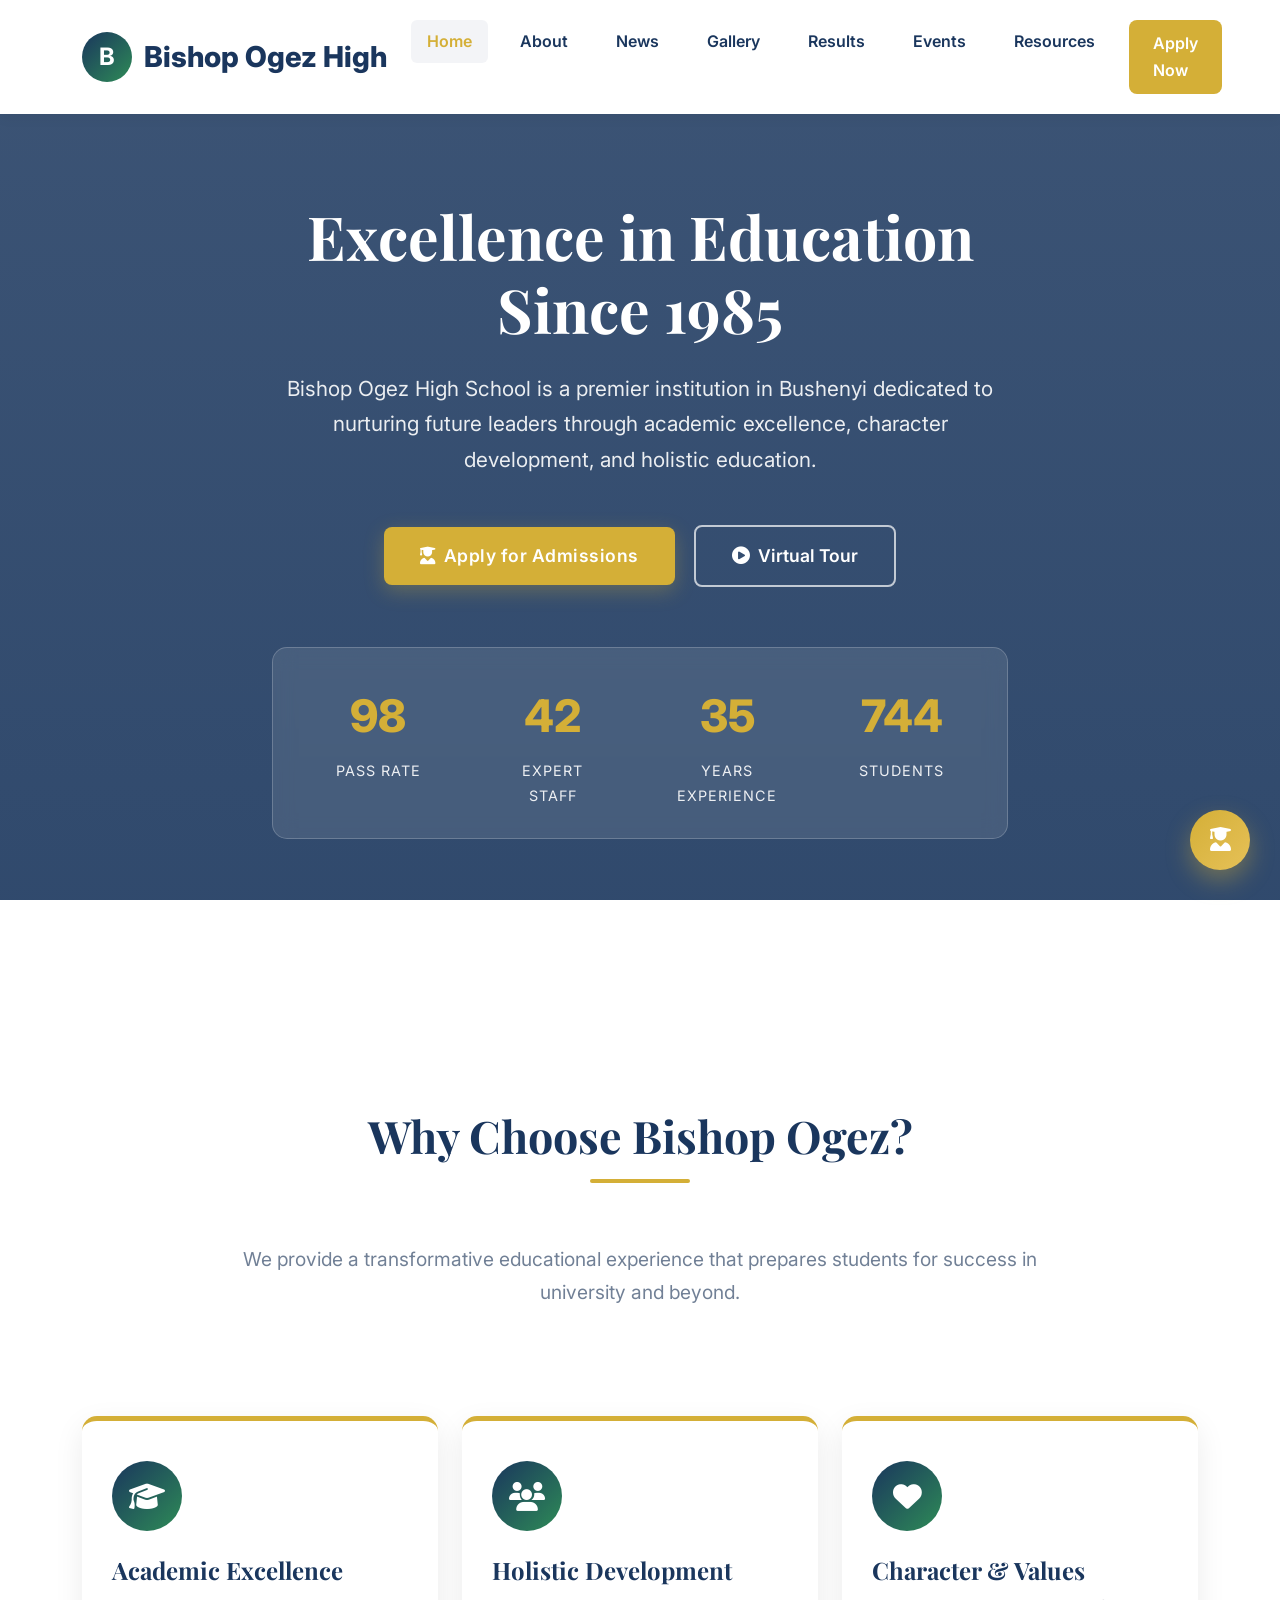
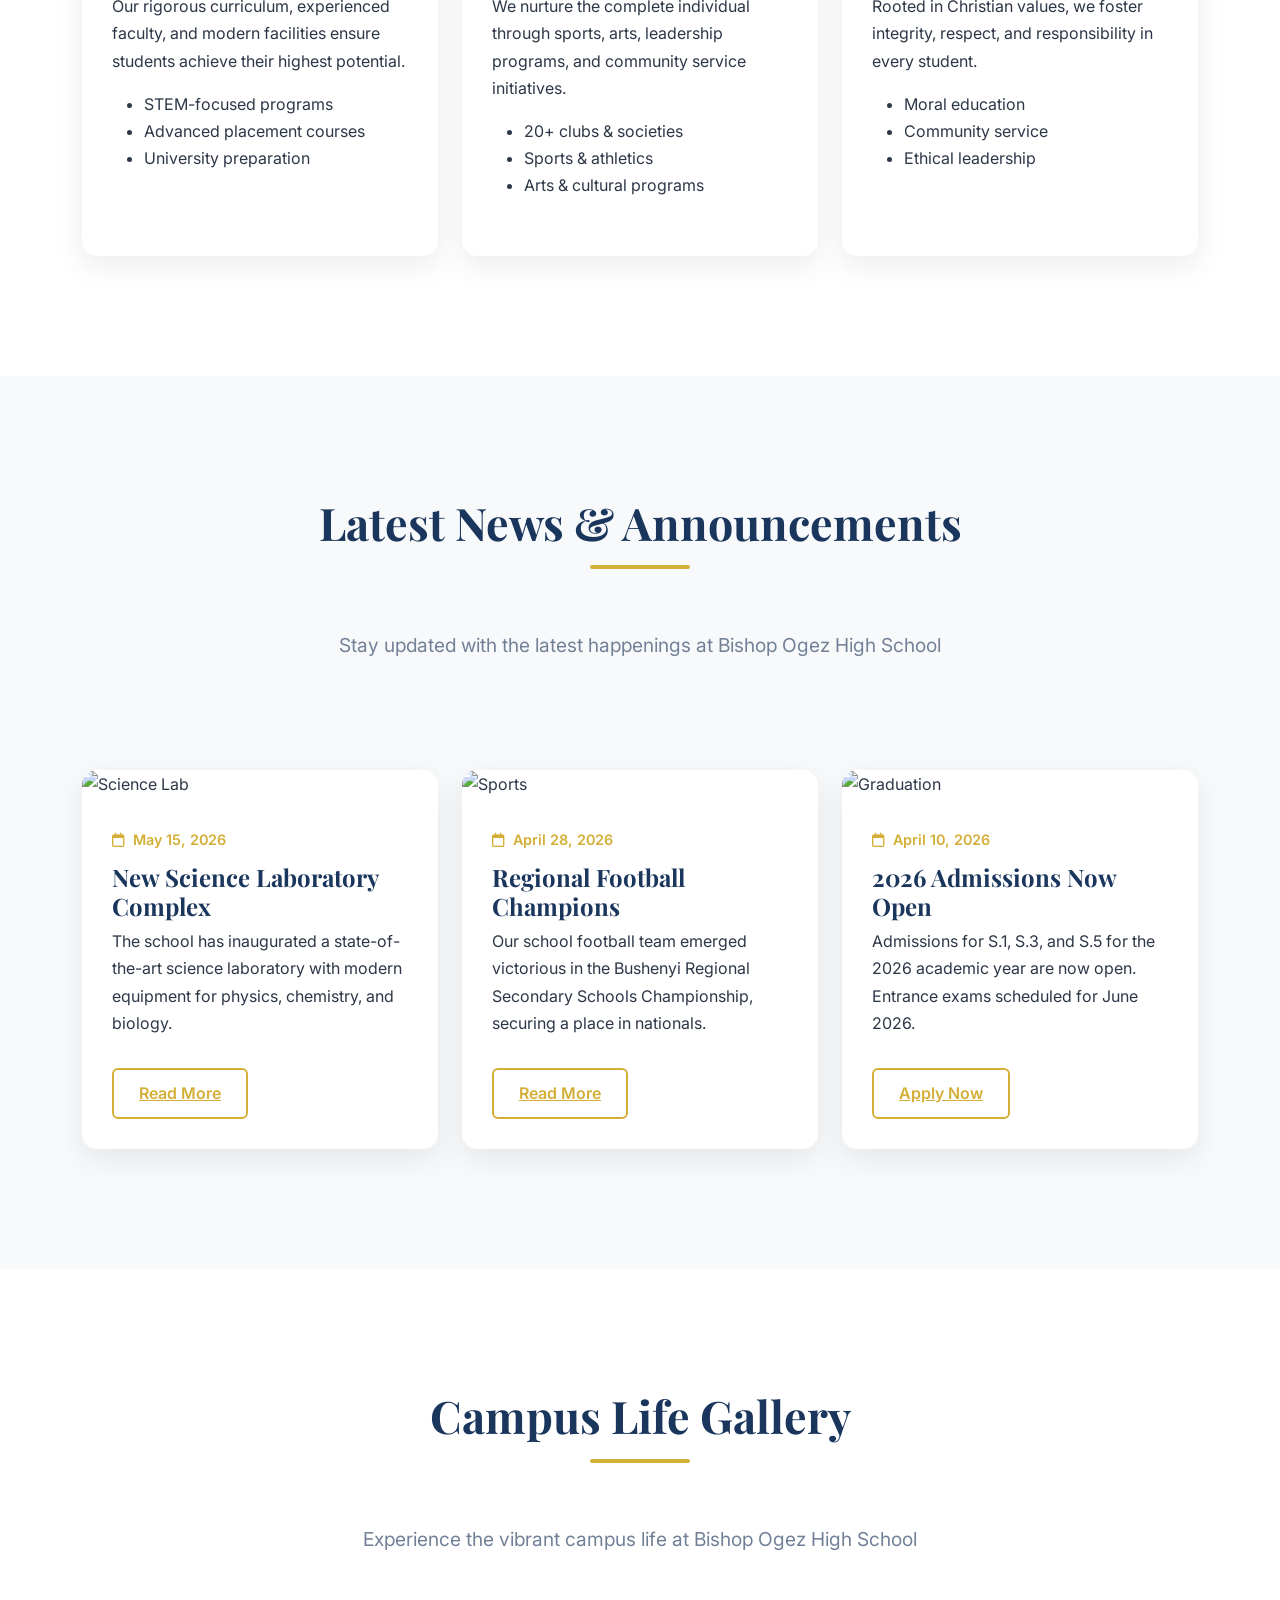
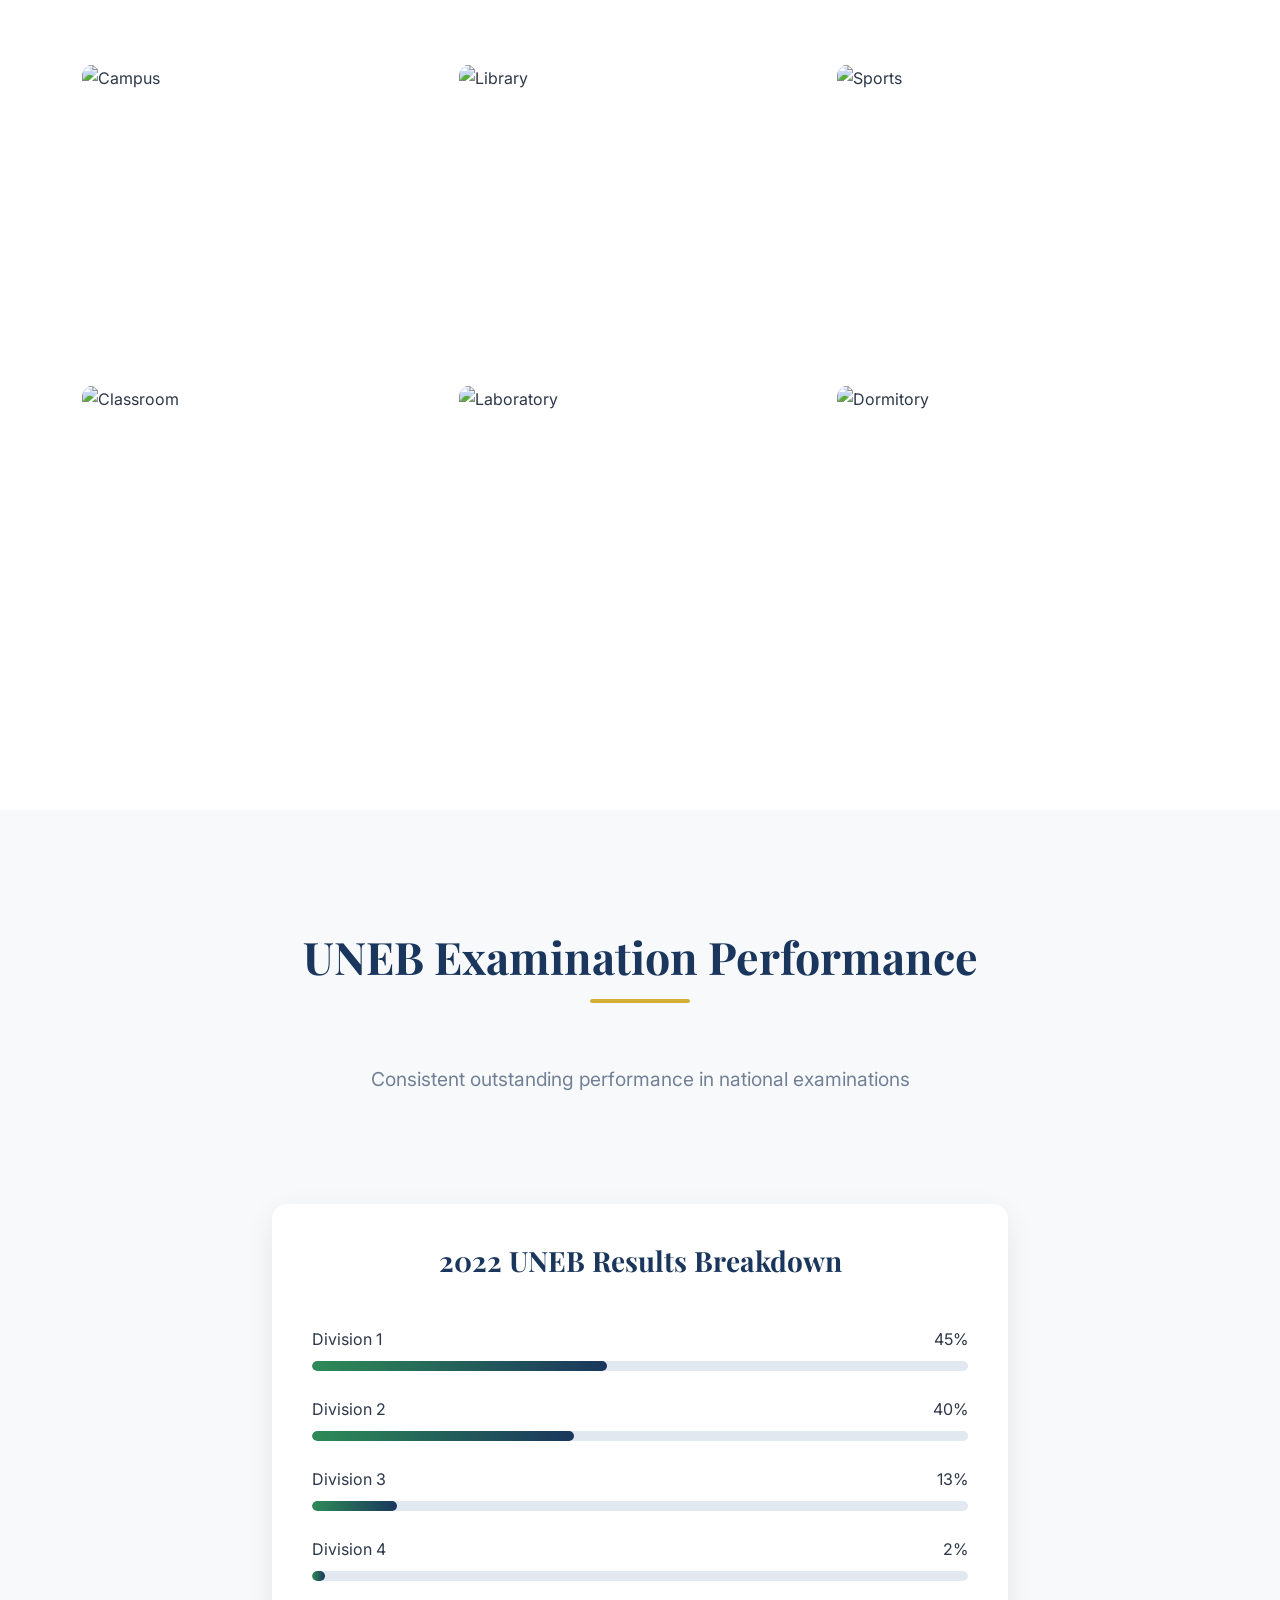
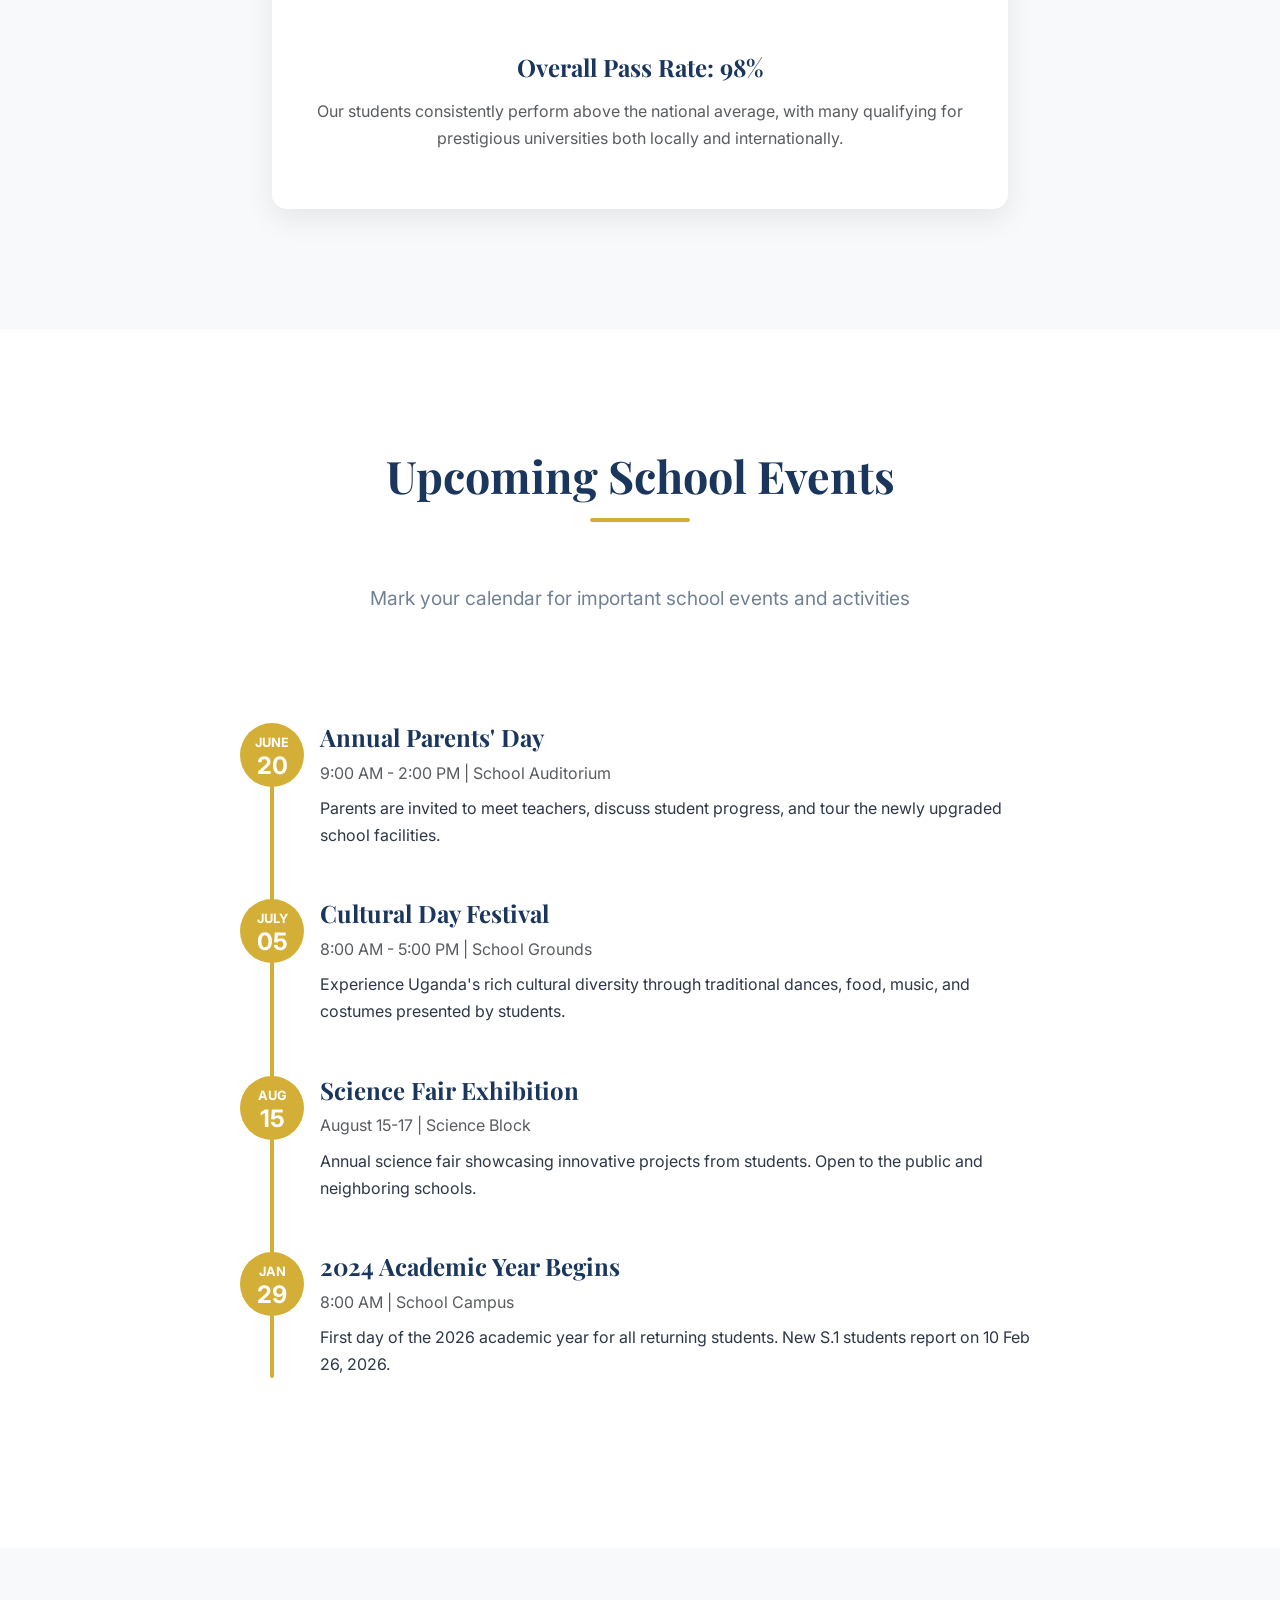
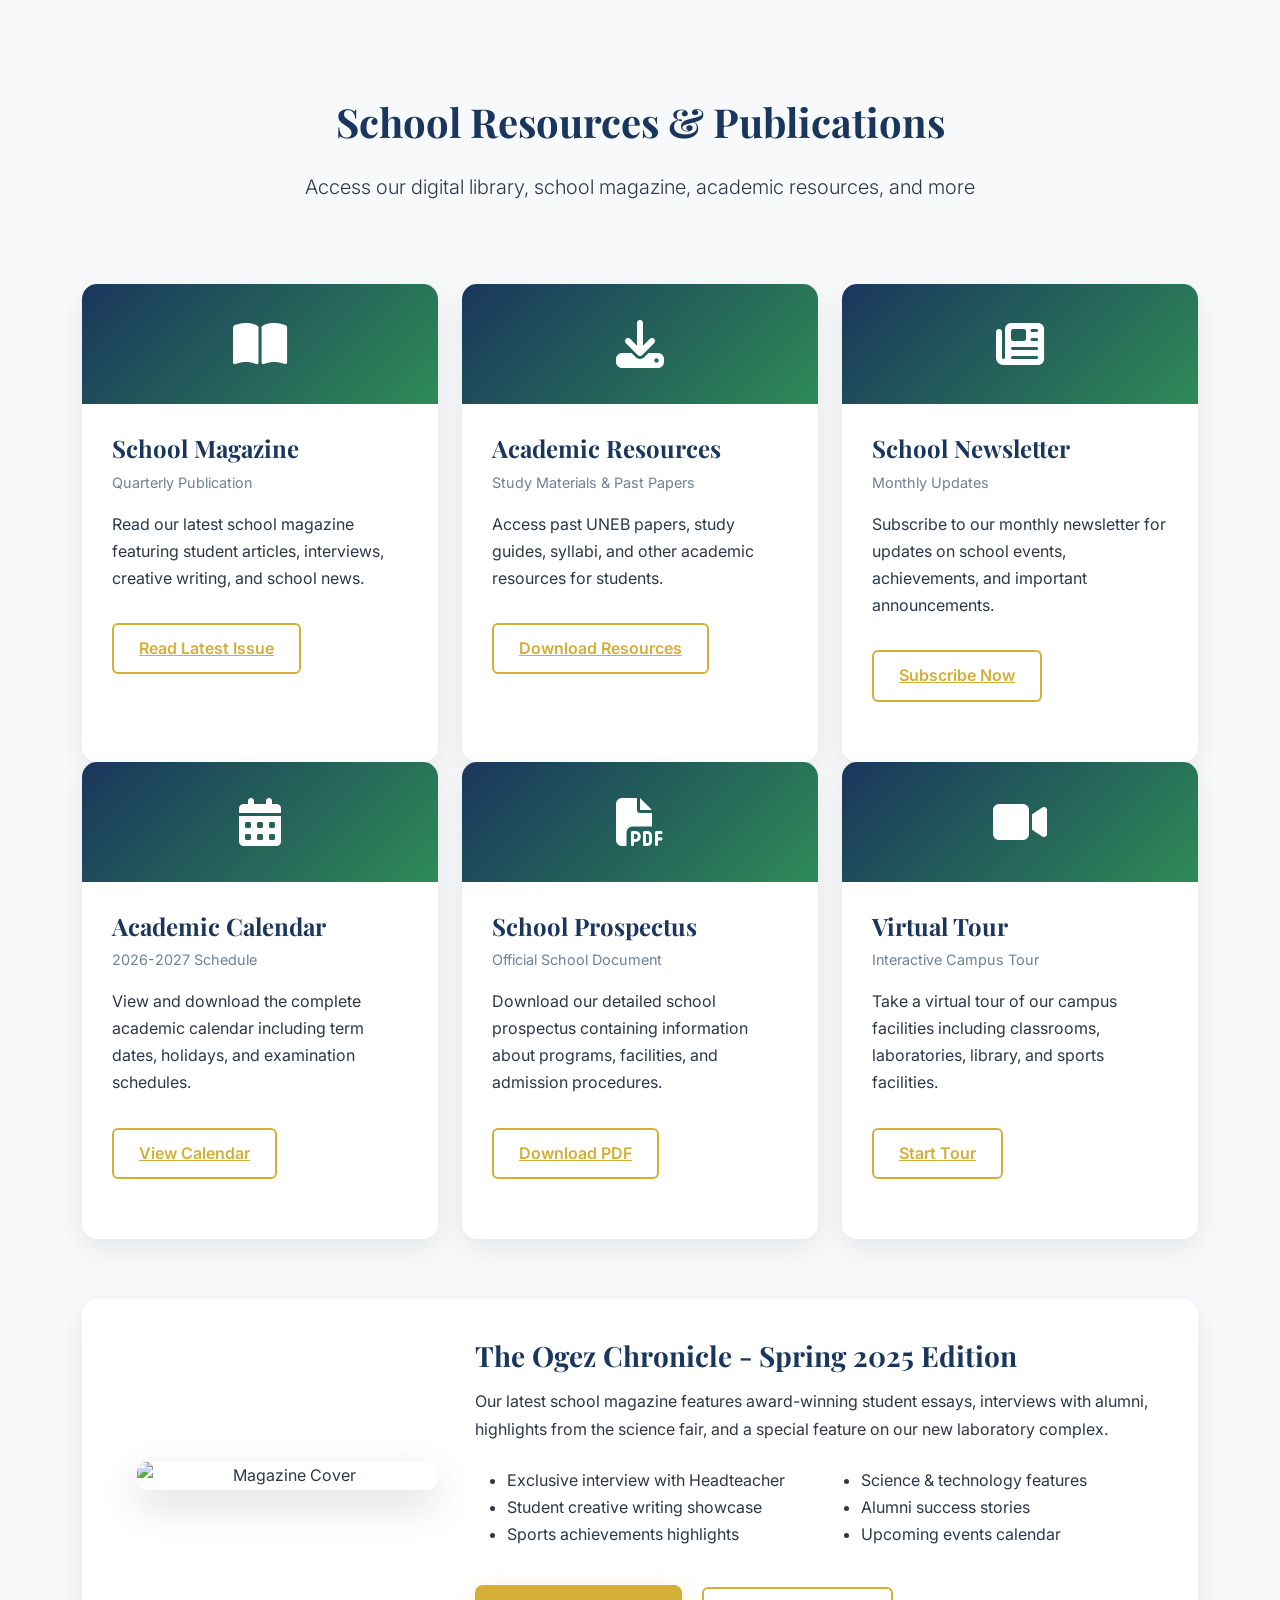
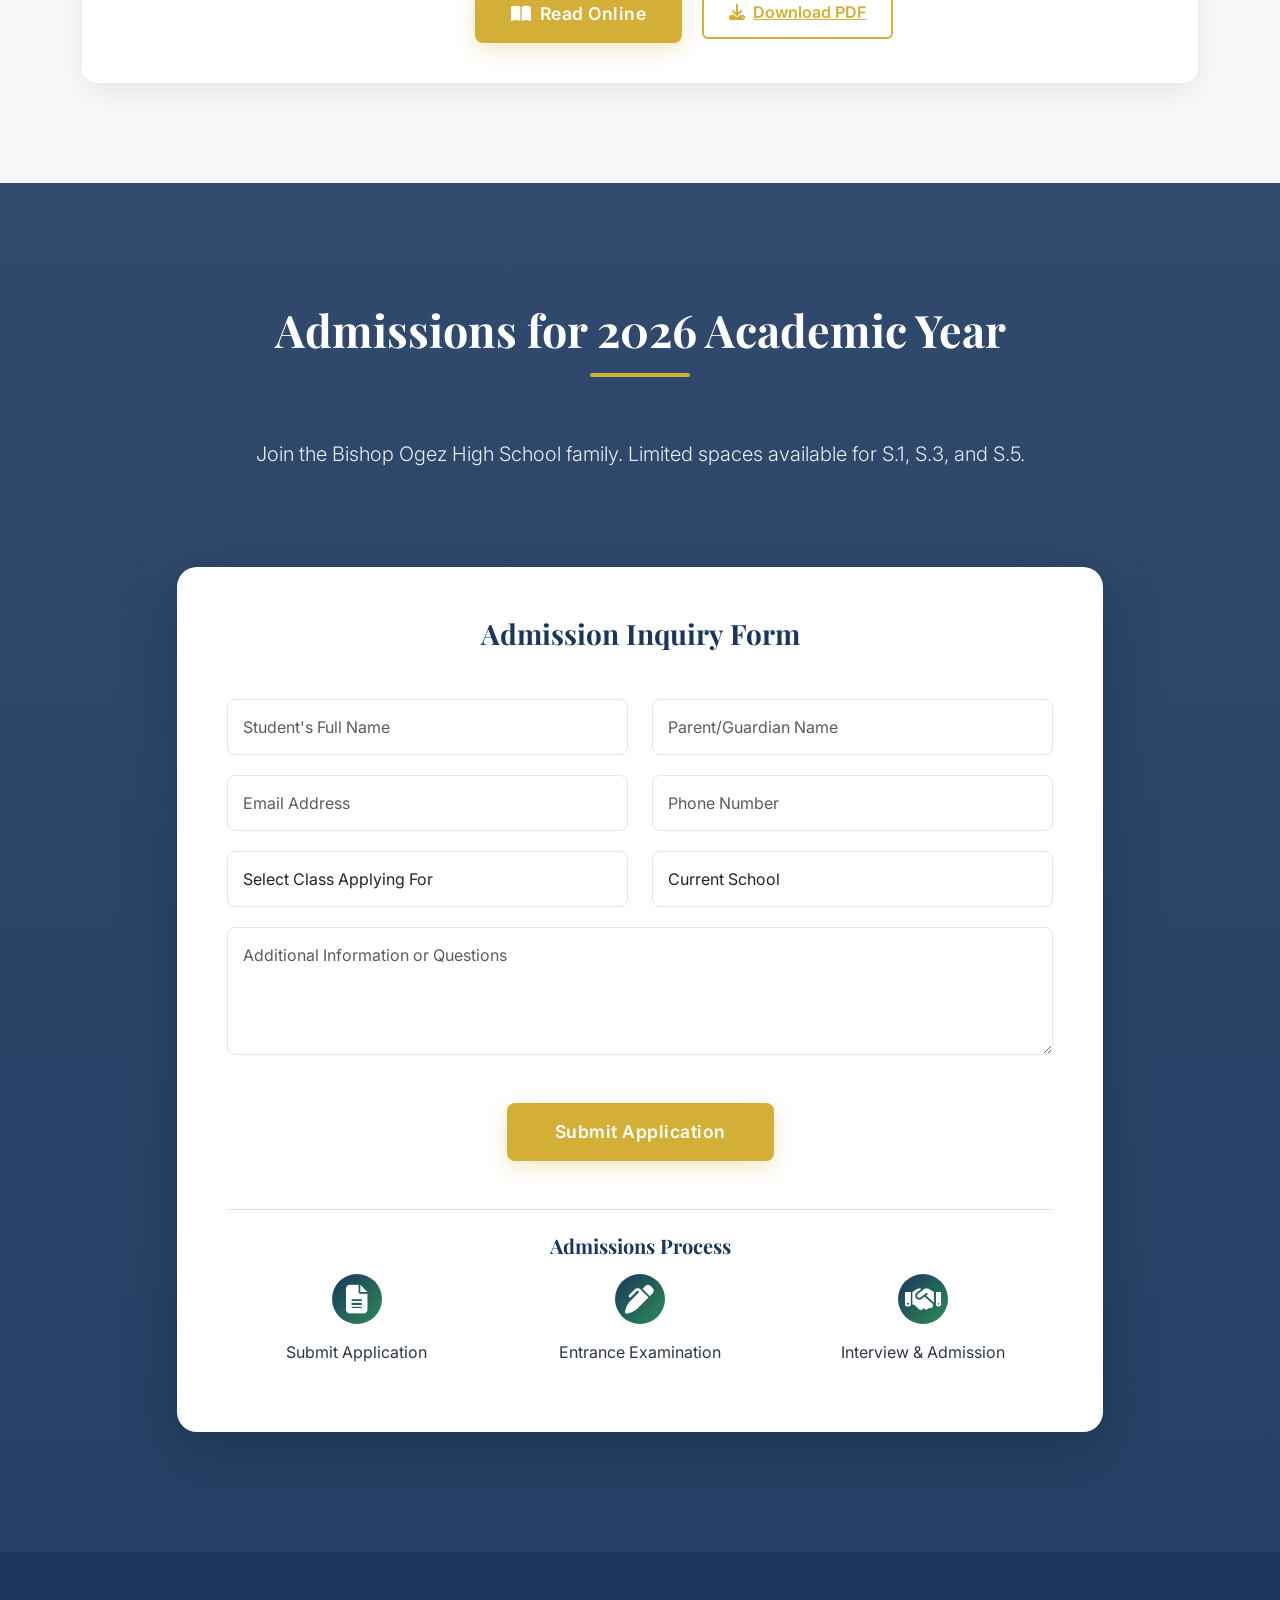
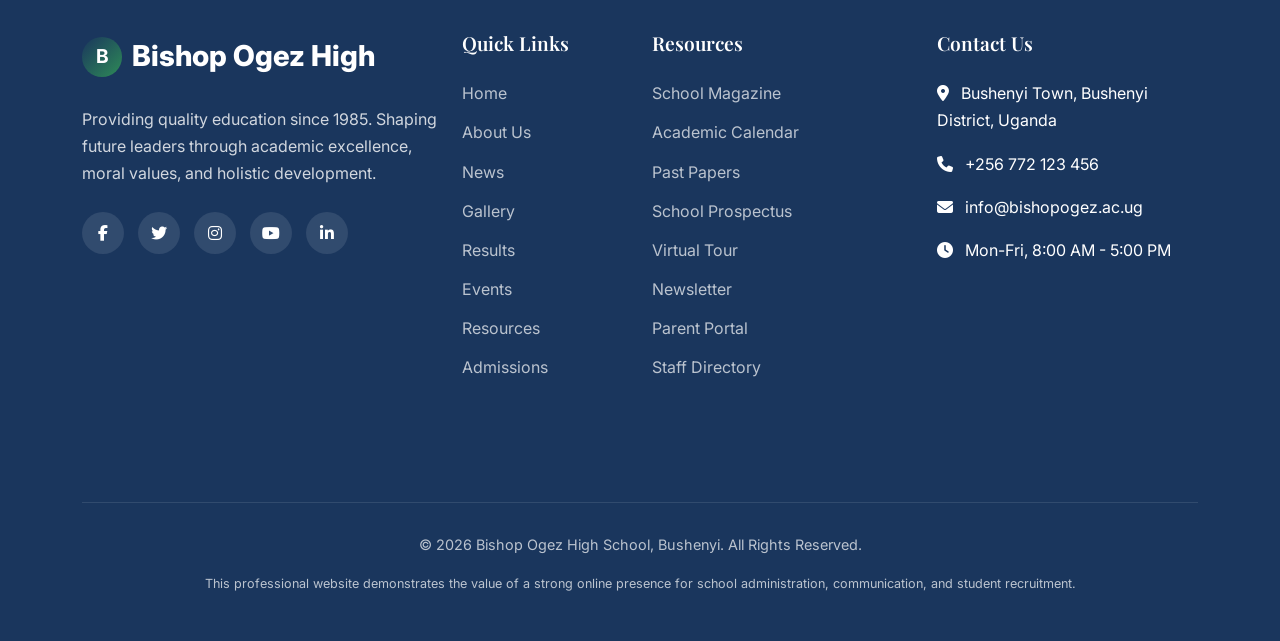
==== commit 991798b7: "Update index.html" ====
--- a/index.html
+++ b/index.html
@@ -3,402 +3,1508 @@
 <head>
     <meta charset="UTF-8">
     <meta name="viewport" content="width=device-width, initial-scale=1.0">
-    <title>Ogez Website Countdown</title>
-    <link rel="preconnect" href="https://fonts.googleapis.com">
-    <link rel="preconnect" href="https://fonts.gstatic.com" crossorigin>
-    <link href="https://fonts.googleapis.com/css2?family=Syne:wght@400;500;600;700;800&family=Space+Grotesk:wght@300;400;500;600;700&display=swap" rel="stylesheet">
-    <link rel="stylesheet" href="templatemo-605-xmas-countdown.css">
-<!--
-
-TemplateMo 605 Xmas Countdown
-
-https://templatemo.com/tm-605-xmas-countdown
-
--->
+    <title>Bishop Ogez High School - Bushenyi | Premier Education Institution</title>
+    <!-- Bootstrap 5 CSS -->
+    <link href="https://cdn.jsdelivr.net/npm/bootstrap@5.3.0-alpha1/dist/css/bootstrap.min.css" rel="stylesheet">
+    <!-- Font Awesome -->
+    <link rel="stylesheet" href="https://cdnjs.cloudflare.com/ajax/libs/font-awesome/6.4.0/css/all.min.css">
+    <!-- Google Fonts -->
+    <link href="https://fonts.googleapis.com/css2?family=Inter:wght@300;400;500;600;700;800&family=Playfair+Display:wght@400;500;600;700&display=swap" rel="stylesheet">
+    <!-- Animate on Scroll -->
+    <link href="https://unpkg.com/aos@2.3.1/dist/aos.css" rel="stylesheet">
+    <style>
+        :root {
+            --primary-blue: #1a365d;
+            --secondary-gold: #d4af37;
+            --accent-green: #2e8b57;
+            --light-bg: #f8f9fa;
+            --dark-text: #2d3748;
+            --light-text: #718096;
+            --white: #ffffff;
+            --shadow: 0 10px 30px rgba(0, 0, 0, 0.08);
+            --transition: all 0.3s cubic-bezier(0.25, 0.8, 0.25, 1);
+        }
+        
+        * {
+            margin: 0;
+            padding: 0;
+            box-sizing: border-box;
+        }
+        
+        body {
+            font-family: 'Inter', sans-serif;
+            color: var(--dark-text);
+            line-height: 1.7;
+            overflow-x: hidden;
+        }
+        
+        h1, h2, h3, h4, h5 {
+            font-family: 'Playfair Display', serif;
+            font-weight: 700;
+            color: var(--primary-blue);
+        }
+        
+        /* Enhanced Navigation */
+        .navbar {
+            background-color: var(--white);
+            padding: 20px 0;
+            box-shadow: 0 4px 12px rgba(0, 0, 0, 0.05);
+            transition: var(--transition);
+            position: fixed;
+            width: 100%;
+            z-index: 1000;
+        }
+        
+        .navbar.scrolled {
+            padding: 12px 0;
+            background-color: rgba(255, 255, 255, 0.98);
+            backdrop-filter: blur(10px);
+        }
+        
+        .navbar-brand {
+            font-weight: 800;
+            font-size: 1.8rem;
+            color: var(--primary-blue) !important;
+            display: flex;
+            align-items: center;
+        }
+        
+        .school-logo {
+            width: 50px;
+            height: 50px;
+            background: linear-gradient(135deg, var(--primary-blue), var(--accent-green));
+            border-radius: 50%;
+            display: flex;
+            align-items: center;
+            justify-content: center;
+            color: white;
+            margin-right: 12px;
+            font-size: 1.5rem;
+            font-weight: 700;
+        }
+        
+        .nav-link {
+            font-weight: 600;
+            color: var(--primary-blue) !important;
+            margin: 0 8px;
+            padding: 8px 16px !important;
+            border-radius: 6px;
+            transition: var(--transition);
+        }
+        
+        .nav-link:hover, .nav-link.active {
+            background-color: rgba(26, 54, 93, 0.05);
+            color: var(--secondary-gold) !important;
+        }
+        
+        .nav-cta {
+            background-color: var(--secondary-gold);
+            color: white !important;
+            padding: 10px 24px !important;
+            border-radius: 8px;
+            margin-left: 10px;
+        }
+        
+        .nav-cta:hover {
+            background-color: #b8941f;
+            color: white !important;
+            transform: translateY(-2px);
+            box-shadow: 0 6px 20px rgba(212, 175, 55, 0.3);
+        }
+        
+        /* Premium Hero Section */
+        .hero-section {
+            background: linear-gradient(rgba(26, 54, 93, 0.85), rgba(26, 54, 93, 0.9)), url('https://images.unsplash.com/photo-1562774053-701939374585?ixlib=rb-4.0.3&ixid=M3wxMjA3fDB8MHxwaG90by1wYWdlfHx8fGVufDB8fHx8fA%3D%3D&auto=format&fit=crop&w=2064&q=80');
+            background-size: cover;
+            background-position: center;
+            background-attachment: fixed;
+            color: white;
+            padding: 200px 0 150px;
+            position: relative;
+            overflow: hidden;
+        }
+        
+        .hero-title {
+            font-size: 3.8rem;
+            margin-bottom: 25px;
+            color: white;
+            line-height: 1.2;
+        }
+        
+        .hero-subtitle {
+            font-size: 1.3rem;
+            margin-bottom: 40px;
+            max-width: 800px;
+            opacity: 0.9;
+        }
+        
+        .btn-primary-gold {
+            background-color: var(--secondary-gold);
+            border: none;
+            color: white;
+            padding: 16px 36px;
+            font-weight: 600;
+            border-radius: 8px;
+            transition: var(--transition);
+            font-size: 1.1rem;
+            letter-spacing: 0.5px;
+            box-shadow: 0 6px 20px rgba(212, 175, 55, 0.3);
+        }
+        
+        .btn-primary-gold:hover {
+            background-color: #b8941f;
+            color: white;
+            transform: translateY(-5px);
+            box-shadow: 0 12px 25px rgba(212, 175, 55, 0.4);
+        }
+        
+        .btn-outline-light {
+            border: 2px solid rgba(255, 255, 255, 0.7);
+            background: transparent;
+            color: white;
+            padding: 16px 36px;
+            font-weight: 600;
+            border-radius: 8px;
+            transition: var(--transition);
+            font-size: 1.1rem;
+            margin-left: 15px;
+        }
+        
+        .btn-outline-light:hover {
+            background-color: rgba(255, 255, 255, 0.1);
+            color: white;
+            transform: translateY(-5px);
+            border-color: white;
+        }
+        
+        .hero-stats {
+            background-color: rgba(255, 255, 255, 0.1);
+            backdrop-filter: blur(10px);
+            border-radius: 15px;
+            padding: 30px;
+            margin-top: 60px;
+            border: 1px solid rgba(255, 255, 255, 0.2);
+        }
+        
+        .stat-item {
+            text-align: center;
+            padding: 0 20px;
+        }
+        
+        .stat-number {
+            font-size: 2.8rem;
+            font-weight: 800;
+            color: var(--secondary-gold);
+            margin-bottom: 5px;
+        }
+        
+        .stat-label {
+            font-size: 0.9rem;
+            opacity: 0.9;
+            text-transform: uppercase;
+            letter-spacing: 1px;
+        }
+        
+        /* Section Styles */
+        .section-padding {
+            padding: 120px 0;
+        }
+        
+        .section-title {
+            position: relative;
+            padding-bottom: 20px;
+            margin-bottom: 60px;
+            text-align: center;
+            font-size: 2.8rem;
+        }
+        
+        .section-title:after {
+            content: '';
+            position: absolute;
+            bottom: 0;
+            left: 50%;
+            transform: translateX(-50%);
+            width: 100px;
+            height: 4px;
+            background-color: var(--secondary-gold);
+            border-radius: 2px;
+        }
+        
+        .section-subtitle {
+            color: var(--light-text);
+            font-size: 1.2rem;
+            max-width: 800px;
+            margin: 0 auto 60px;
+            text-align: center;
+        }
+        
+        /* About Section */
+        .about-section {
+            background-color: var(--white);
+        }
+        
+        .feature-card {
+            background-color: var(--white);
+            border-radius: 15px;
+            padding: 40px 30px;
+            box-shadow: var(--shadow);
+            transition: var(--transition);
+            height: 100%;
+            border-top: 5px solid var(--secondary-gold);
+        }
+        
+        .feature-card:hover {
+            transform: translateY(-15px);
+            box-shadow: 0 20px 40px rgba(0, 0, 0, 0.1);
+        }
+        
+        .feature-icon {
+            width: 70px;
+            height: 70px;
+            background: linear-gradient(135deg, var(--primary-blue), var(--accent-green));
+            border-radius: 50%;
+            display: flex;
+            align-items: center;
+            justify-content: center;
+            color: white;
+            font-size: 1.8rem;
+            margin-bottom: 25px;
+        }
+        
+        /* News Section */
+        .news-section {
+            background-color: var(--light-bg);
+        }
+        
+        .news-card {
+            background-color: var(--white);
+            border-radius: 15px;
+            overflow: hidden;
+            box-shadow: var(--shadow);
+            transition: var(--transition);
+            height: 100%;
+        }
+        
+        .news-card:hover {
+            transform: translateY(-10px);
+            box-shadow: 0 20px 40px rgba(0, 0, 0, 0.12);
+        }
+        
+        .news-img {
+            height: 220px;
+            width: 100%;
+            object-fit: cover;
+        }
+        
+        .news-content {
+            padding: 30px;
+        }
+        
+        .news-date {
+            color: var(--secondary-gold);
+            font-weight: 600;
+            font-size: 0.9rem;
+            margin-bottom: 10px;
+            display: block;
+        }
+        
+        /* Gallery Section */
+        .gallery-section {
+            background-color: var(--white);
+        }
+        
+        .gallery-item {
+            position: relative;
+            border-radius: 12px;
+            overflow: hidden;
+            height: 280px;
+            margin-bottom: 25px;
+        }
+        
+        .gallery-img {
+            width: 100%;
+            height: 100%;
+            object-fit: cover;
+            transition: var(--transition);
+        }
+        
+        .gallery-overlay {
+            position: absolute;
+            top: 0;
+            left: 0;
+            width: 100%;
+            height: 100%;
+            background: linear-gradient(to top, rgba(26, 54, 93, 0.8), transparent);
+            display: flex;
+            align-items: flex-end;
+            padding: 25px;
+            opacity: 0;
+            transition: var(--transition);
+        }
+        
+        .gallery-item:hover .gallery-overlay {
+            opacity: 1;
+        }
+        
+        .gallery-item:hover .gallery-img {
+            transform: scale(1.1);
+        }
+        
+        /* Results Section */
+        .results-section {
+            background-color: var(--light-bg);
+        }
+        
+        .results-card {
+            background-color: var(--white);
+            border-radius: 15px;
+            padding: 40px;
+            box-shadow: var(--shadow);
+            height: 100%;
+        }
+        
+        .progress-container {
+            margin-bottom: 25px;
+        }
+        
+        .progress-label {
+            display: flex;
+            justify-content: space-between;
+            margin-bottom: 8px;
+        }
+        
+        .progress-bar-custom {
+            height: 10px;
+            border-radius: 5px;
+            background-color: #e2e8f0;
+            overflow: hidden;
+        }
+        
+        .progress-fill {
+            height: 100%;
+            background: linear-gradient(90deg, var(--accent-green), var(--primary-blue));
+            border-radius: 5px;
+        }
+        
+        /* Events Section */
+        .events-section {
+            background-color: var(--white);
+        }
+        
+        .event-timeline {
+            position: relative;
+            max-width: 800px;
+            margin: 0 auto;
+        }
+        
+        .event-timeline:before {
+            content: '';
+            position: absolute;
+            left: 30px;
+            top: 0;
+            bottom: 0;
+            width: 4px;
+            background-color: var(--secondary-gold);
+            border-radius: 2px;
+        }
+        
+        .timeline-item {
+            position: relative;
+            padding-left: 80px;
+            margin-bottom: 50px;
+        }
+        
+        .timeline-date {
+            position: absolute;
+            left: 0;
+            top: 0;
+            width: 64px;
+            height: 64px;
+            background-color: var(--secondary-gold);
+            color: white;
+            border-radius: 50%;
+            display: flex;
+            flex-direction: column;
+            align-items: center;
+            justify-content: center;
+            font-weight: 700;
+        }
+        
+        .timeline-date .month {
+            font-size: 0.8rem;
+            text-transform: uppercase;
+        }
+        
+        .timeline-date .day {
+            font-size: 1.5rem;
+            line-height: 1;
+        }
+        
+        /* Admissions Section */
+        .admissions-section {
+            background: linear-gradient(rgba(26, 54, 93, 0.9), rgba(26, 54, 93, 0.95)), url('https://images.unsplash.com/photo-1523050854058-8df90110c9f1?ixlib=rb-4.0.3&ixid=M3wxMjA3fDB8MHxwaG90by1wYWdlfHx8fGVufDB8fHx8fA%3D%3D&auto=format&fit=crop&w=2070&q=80');
+            background-size: cover;
+            background-position: center;
+            color: white;
+            position: relative;
+        }
+        
+        .admissions-card {
+            background-color: var(--white);
+            border-radius: 20px;
+            padding: 50px;
+            box-shadow: 0 20px 60px rgba(0, 0, 0, 0.2);
+            color: var(--dark-text);
+        }
+        
+        .form-control {
+            padding: 15px;
+            border-radius: 8px;
+            border: 1px solid #e2e8f0;
+            margin-bottom: 20px;
+            font-size: 1rem;
+            transition: var(--transition);
+        }
+        
+        .form-control:focus {
+            border-color: var(--secondary-gold);
+            box-shadow: 0 0 0 3px rgba(212, 175, 55, 0.2);
+        }
+        
+        /* Resources Page */
+        .resources-section {
+            padding: 150px 0 100px;
+            background-color: var(--light-bg);
+        }
+        
+        .resources-header {
+            text-align: center;
+            margin-bottom: 80px;
+        }
+        
+        .resource-card {
+            background-color: var(--white);
+            border-radius: 15px;
+            overflow: hidden;
+            box-shadow: var(--shadow);
+            transition: var(--transition);
+            height: 100%;
+            margin-bottom: 30px;
+        }
+        
+        .resource-card:hover {
+            transform: translateY(-10px);
+            box-shadow: 0 20px 40px rgba(0, 0, 0, 0.12);
+        }
+        
+        .resource-icon {
+            height: 120px;
+            background: linear-gradient(135deg, var(--primary-blue), var(--accent-green));
+            display: flex;
+            align-items: center;
+            justify-content: center;
+            color: white;
+            font-size: 3rem;
+        }
+        
+        .resource-content {
+            padding: 30px;
+        }
+        
+        .resource-meta {
+            color: var(--light-text);
+            font-size: 0.9rem;
+            margin-bottom: 15px;
+        }
+        
+        .btn-resource {
+            background-color: transparent;
+            border: 2px solid var(--secondary-gold);
+            color: var(--secondary-gold);
+            padding: 10px 25px;
+            border-radius: 6px;
+            font-weight: 600;
+            transition: var(--transition);
+            margin-top: 15px;
+            display: inline-block;
+        }
+        
+        .btn-resource:hover {
+            background-color: var(--secondary-gold);
+            color: white;
+        }
+        
+        .magazine-preview {
+            background-color: var(--white);
+            border-radius: 15px;
+            padding: 40px;
+            box-shadow: var(--shadow);
+            margin-top: 60px;
+        }
+        
+        .magazine-cover {
+            width: 100%;
+            max-width: 300px;
+            border-radius: 10px;
+            box-shadow: 0 15px 40px rgba(0, 0, 0, 0.15);
+            margin: 0 auto 30px;
+            display: block;
+        }
+        
+        /* Footer */
+        footer {
+            background-color: var(--primary-blue);
+            color: white;
+            padding: 80px 0 30px;
+        }
+        
+        .footer-logo {
+            font-size: 1.8rem;
+            font-weight: 800;
+            margin-bottom: 25px;
+            display: flex;
+            align-items: center;
+        }
+        
+        .footer-logo .school-logo {
+            width: 40px;
+            height: 40px;
+            font-size: 1.2rem;
+            margin-right: 10px;
+        }
+        
+        .footer-links h5 {
+            color: white;
+            font-size: 1.2rem;
+            margin-bottom: 25px;
+            font-weight: 600;
+        }
+        
+        .footer-links a {
+            color: rgba(255, 255, 255, 0.7);
+            text-decoration: none;
+            display: block;
+            margin-bottom: 12px;
+            transition: var(--transition);
+        }
+        
+        .footer-links a:hover {
+            color: var(--secondary-gold);
+            transform: translateX(5px);
+        }
+        
+        .social-icons a {
+            display: inline-block;
+            width: 42px;
+            height: 42px;
+            background-color: rgba(255, 255, 255, 0.1);
+            border-radius: 50%;
+            text-align: center;
+            line-height: 42px;
+            margin-right: 10px;
+            color: white;
+            transition: var(--transition);
+        }
+        
+        .social-icons a:hover {
+            background-color: var(--secondary-gold);
+            transform: translateY(-5px);
+        }
+        
+        .copyright {
+            border-top: 1px solid rgba(255, 255, 255, 0.1);
+            padding-top: 30px;
+            margin-top: 60px;
+            text-align: center;
+            color: rgba(255, 255, 255, 0.7);
+            font-size: 0.9rem;
+        }
+        
+        /* Floating Button */
+        .floating-button {
+            position: fixed;
+            bottom: 30px;
+            right: 30px;
+            background: linear-gradient(135deg, var(--secondary-gold), #e6c158);
+            color: white;
+            width: 60px;
+            height: 60px;
+            border-radius: 50%;
+            text-align: center;
+            line-height: 60px;
+            font-size: 1.5rem;
+            box-shadow: 0 10px 25px rgba(212, 175, 55, 0.4);
+            z-index: 1000;
+            transition: var(--transition);
+        }
+        
+        .floating-button:hover {
+            transform: scale(1.1) rotate(10deg);
+            color: white;
+            box-shadow: 0 15px 30px rgba(212, 175, 55, 0.6);
+        }
+        
+        /* Responsive */
+        @media (max-width: 992px) {
+            .hero-title {
+                font-size: 3rem;
+            }
+            
+            .section-title {
+                font-size: 2.4rem;
+            }
+            
+            .hero-stats {
+                padding: 20px;
+            }
+            
+            .stat-number {
+                font-size: 2.2rem;
+            }
+        }
+        
+        @media (max-width: 768px) {
+            .hero-title {
+                font-size: 2.5rem;
+            }
+            
+            .section-padding {
+                padding: 80px 0;
+            }
+            
+            .btn-primary-gold, .btn-outline-light {
+                padding: 14px 28px;
+                font-size: 1rem;
+                display: block;
+                width: 100%;
+                margin-bottom: 15px;
+                margin-left: 0;
+            }
+            
+            .nav-cta {
+                margin-left: 0;
+                margin-top: 10px;
+            }
+        }
+        
+        /* Animation classes */
+        .fade-in {
+            animation: fadeIn 1s ease forwards;
+        }
+        
+        @keyframes fadeIn {
+            from { opacity: 0; }
+            to { opacity: 1; }
+        }
+    </style>
 </head>
 <body>
-    <!-- Background -->
-    <div class="grid-bg"></div>
-    <div class="particles" id="particles"></div>
-
-    <!-- Header -->
-    <header id="header">
-        <a href="#hero" class="logo">
-            <div class="logo-icon"></div>
-            <span class="logo-text">Ogez Website <span>Countdown</span></span>
-        </a>
-        <nav id="nav">
-            <a href="#hero">Home</a>
-            <a href="#about">About</a>
-            <a href="#events">News</a>
-            <a href="#traditions">Gallery</a>
-            <a href="#newsletter" class="nav-cta">Academics</a>
-        </nav>
-        <div class="nav-toggle" id="navToggle">
-            <span></span>
-            <span></span>
-            <span></span>
+    <!-- Navigation -->
+    <nav class="navbar navbar-expand-lg navbar-light">
+        <div class="container">
+            <a class="navbar-brand" href="#">
+                <div class="school-logo">B</div>
+                Bishop Ogez High
+            </a>
+            <button class="navbar-toggler" type="button" data-bs-toggle="collapse" data-bs-target="#navbarNav">
+                <span class="navbar-toggler-icon"></span>
+            </button>
+            <div class="collapse navbar-collapse" id="navbarNav">
+                <ul class="navbar-nav ms-auto">
+                    <li class="nav-item">
+                        <a class="nav-link active" href="#home">Home</a>
+                    </li>
+                    <li class="nav-item">
+                        <a class="nav-link" href="#about">About</a>
+                    </li>
+                    <li class="nav-item">
+                        <a class="nav-link" href="#news">News</a>
+                    </li>
+                    <li class="nav-item">
+                        <a class="nav-link" href="#gallery">Gallery</a>
+                    </li>
+                    <li class="nav-item">
+                        <a class="nav-link" href="#results">Results</a>
+                    </li>
+                    <li class="nav-item">
+                        <a class="nav-link" href="#events">Events</a>
+                    </li>
+                    <li class="nav-item">
+                        <a class="nav-link" href="#resources">Resources</a>
+                    </li>
+                    <li class="nav-item">
+                        <a class="nav-link nav-cta" href="#admissions">Apply Now</a>
+                    </li>
+                </ul>
+            </div>
         </div>
-    </header>
+    </nav>
 
     <!-- Hero Section -->
-    <section class="hero" id="hero">
-        <div class="hero-badge">
-            <span class="dot"></span>
-            Live Countdown Active
-        </div>
-        <h1>B.Ogez<br><span class="gradient">High School</span></h1>
-        <p class="hero-subtitle">Every second brings us closer to the most magical project of the year</p>
-        
-        <div class="countdown-wrapper">
-            <div class="countdown" id="countdown">
-                <div class="countdown-item">
-                    <span class="countdown-number" id="days">00</span>
-                    <span class="countdown-label">Days</span>
-                </div>
-                <span class="countdown-colon">:</span>
-                <div class="countdown-item">
-                    <span class="countdown-number" id="hours">00</span>
-                    <span class="countdown-label">Hours</span>
-                </div>
-                <span class="countdown-colon">:</span>
-                <div class="countdown-item">
-                    <span class="countdown-number" id="minutes">00</span>
-                    <span class="countdown-label">Minutes</span>
-                </div>
-                <span class="countdown-colon">:</span>
-                <div class="countdown-item">
-                    <span class="countdown-number" id="seconds">00</span>
-                    <span class="countdown-label">Seconds</span>
-                </div>
-            </div>
-
-            <div class="target-date">
-                <svg viewBox="0 0 24 24" fill="none" stroke="currentColor" stroke-width="2">
-                    <rect x="3" y="4" width="18" height="18" rx="2" ry="2"></rect>
-                    <line x1="16" y1="2" x2="16" y2="6"></line>
-                    <line x1="8" y1="2" x2="8" y2="6"></line>
-                    <line x1="3" y1="10" x2="21" y2="10"></line>
-                </svg>
-                February 20, 2026 at 4:00 PM
-            </div>
-        </div>
-
-        <div class="scroll-indicator">
-            <span>Scroll</span>
-            <div class="line"></div>
+    <section id="home" class="hero-section">
+        <div class="container">
+            <div class="row align-items-center">
+                <div class="col-lg-8 mx-auto text-center" data-aos="fade-up">
+                    <h1 class="hero-title">Excellence in Education Since 1985</h1>
+                    <p class="hero-subtitle">Bishop Ogez High School is a premier institution in Bushenyi dedicated to nurturing future leaders through academic excellence, character development, and holistic education.</p>
+                    <div class="mt-5">
+                        <a href="#admissions" class="btn btn-primary-gold"><i class="fas fa-user-graduate me-2"></i>Apply for Admissions</a>
+                        <a href="#about" class="btn btn-outline-light"><i class="fas fa-play-circle me-2"></i>Virtual Tour</a>
+                    </div>
+                    
+                    <div class="hero-stats" data-aos="fade-up" data-aos-delay="300">
+                        <div class="row">
+                            <div class="col-md-3 col-6">
+                                <div class="stat-item">
+                                    <div class="stat-number" data-count="98">0</div>
+                                    <div class="stat-label">Pass Rate</div>
+                                </div>
+                            </div>
+                            <div class="col-md-3 col-6">
+                                <div class="stat-item">
+                                    <div class="stat-number" data-count="42">0</div>
+                                    <div class="stat-label">Expert Staff</div>
+                                </div>
+                            </div>
+                            <div class="col-md-3 col-6">
+                                <div class="stat-item">
+                                    <div class="stat-number" data-count="35">0</div>
+                                    <div class="stat-label">Years Experience</div>
+                                </div>
+                            </div>
+                            <div class="col-md-3 col-6">
+                                <div class="stat-item">
+                                    <div class="stat-number" data-count="1200">0</div>
+                                    <div class="stat-label">Students</div>
+                                </div>
+                            </div>
+                        </div>
+                    </div>
+                </div>
+            </div>
         </div>
     </section>
 
     <!-- About Section -->
-    <section class="about" id="about">
-        <div class="section-header">
-            <span class="section-tag">About Us</span>
-            <h2 class="section-title">The Spirit of the School</h2>
-            <p class="section-subtitle">Celebrating academics, sports, religion together</p>
+    <section id="about" class="about-section section-padding">
+        <div class="container">
+            <div class="row mb-5">
+                <div class="col-lg-10 mx-auto text-center">
+                    <h2 class="section-title">Why Choose Bishop Ogez?</h2>
+                    <p class="section-subtitle">We provide a transformative educational experience that prepares students for success in university and beyond.</p>
+                </div>
+            </div>
+            
+            <div class="row g-4">
+                <div class="col-lg-4 col-md-6" data-aos="fade-up">
+                    <div class="feature-card">
+                        <div class="feature-icon">
+                            <i class="fas fa-graduation-cap"></i>
+                        </div>
+                        <h4>Academic Excellence</h4>
+                        <p>Our rigorous curriculum, experienced faculty, and modern facilities ensure students achieve their highest potential.</p>
+                        <ul class="mt-3">
+                            <li>STEM-focused programs</li>
+                            <li>Advanced placement courses</li>
+                            <li>University preparation</li>
+                        </ul>
+                    </div>
+                </div>
+                
+                <div class="col-lg-4 col-md-6" data-aos="fade-up" data-aos-delay="100">
+                    <div class="feature-card">
+                        <div class="feature-icon">
+                            <i class="fas fa-users"></i>
+                        </div>
+                        <h4>Holistic Development</h4>
+                        <p>We nurture the complete individual through sports, arts, leadership programs, and community service initiatives.</p>
+                        <ul class="mt-3">
+                            <li>20+ clubs & societies</li>
+                            <li>Sports & athletics</li>
+                            <li>Arts & cultural programs</li>
+                        </ul>
+                    </div>
+                </div>
+                
+                <div class="col-lg-4 col-md-6" data-aos="fade-up" data-aos-delay="200">
+                    <div class="feature-card">
+                        <div class="feature-icon">
+                            <i class="fas fa-heart"></i>
+                        </div>
+                        <h4>Character & Values</h4>
+                        <p>Rooted in Christian values, we foster integrity, respect, and responsibility in every student.</p>
+                        <ul class="mt-3">
+                            <li>Moral education</li>
+                            <li>Community service</li>
+                            <li>Ethical leadership</li>
+                        </ul>
+                    </div>
+                </div>
+            </div>
         </div>
-        <div class="about-grid">
-            <div class="about-image">
-                <div class="about-image-stack">
-                    <div class="about-img-item img-1">
-                        <img src="images/christmas-pic-21.jpg" alt="Christmas Tree">
-                    </div>
-                    <div class="about-img-item img-2">
-                        <img src="images/christmas-pic-22.jpg" alt="Christmas Lights">
-                    </div>
-                    <div class="about-img-item img-3">
-                        <img src="images/christmas-pic-23.jpg" alt="Christmas Ornaments">
-                    </div>
-                </div>
-            </div>
-            <div class="about-content">
-                <h3>Admissions are <span> Now Open</span>.</h3>
-                <p>A robust, ground breaking school, founded in 1970, with both O & A'level, built on the catholic foundation.</p>
-                <p>Give your child the best education from Bishop Ogez High School.</p>
-                <div class="about-features">
-                    <div class="about-feature">
-                        <svg viewBox="0 0 24 24" fill="none" stroke="currentColor" stroke-width="2">
-                            <polyline points="20 6 9 17 4 12"></polyline>
-                        </svg>
-                         High Academic Perfomance
-                    </div>
-                    <div class="about-feature">
-                        <svg viewBox="0 0 24 24" fill="none" stroke="currentColor" stroke-width="2">
-                            <polyline points="20 6 9 17 4 12"></polyline>
-                        </svg>
-                        Religion
-                    </div>
-                    <div class="about-feature">
-                        <svg viewBox="0 0 24 24" fill="none" stroke="currentColor" stroke-width="2">
-                            <polyline points="20 6 9 17 4 12"></polyline>
-                        </svg>
-                        Discipline 
-                    </div>
-                    <div class="about-feature">
-                        <svg viewBox="0 0 24 24" fill="none" stroke="currentColor" stroke-width="2">
-                            <polyline points="20 6 9 17 4 12"></polyline>
-                        </svg>
-                        Hands on Skills 
-                    </div>
-                </div>
-                <div class="about-templatemo">
-                    <p>Get the fastest updates from our school at the <strong>Comfort</strong> — of your sofa, right here at our official school website.</p>
-                    <a href="https://techlinkuganda.tech" target="_blank" class="btn-templatemo">
-                        <span>Visit News Section</span>
-                        <svg viewBox="0 0 24 24" fill="none" stroke="currentColor" stroke-width="2">
-                            <line x1="7" y1="17" x2="17" y2="7"></line>
-                            <polyline points="7 7 17 7 17 17"></polyline>
-                        </svg>
-                    </a>
+    </section>
+
+    <!-- News Section -->
+    <section id="news" class="news-section section-padding">
+        <div class="container">
+            <div class="row mb-5">
+                <div class="col-lg-10 mx-auto text-center">
+                    <h2 class="section-title">Latest News & Announcements</h2>
+                    <p class="section-subtitle">Stay updated with the latest happenings at Bishop Ogez High School</p>
+                </div>
+            </div>
+            
+            <div class="row g-4">
+                <div class="col-lg-4 col-md-6" data-aos="fade-up">
+                    <div class="news-card">
+                        <img src="https://images.unsplash.com/photo-1588072432836-e10032774350?ixlib=rb-4.0.3&ixid=M3wxMjA3fDB8MHxwaG90by1wYWdlfHx8fGVufDB8fHx8fA%3D%3D&auto=format&fit=crop&w=1000&q=80" alt="Science Lab" class="news-img">
+                        <div class="news-content">
+                            <span class="news-date"><i class="far fa-calendar me-2"></i>May 15, 2026</span>
+                            <h4>New Science Laboratory Complex</h4>
+                            <p>The school has inaugurated a state-of-the-art science laboratory with modern equipment for physics, chemistry, and biology.</p>
+                            <a href="#" class="btn-resource">Read More</a>
+                        </div>
+                    </div>
+                </div>
+                
+                <div class="col-lg-4 col-md-6" data-aos="fade-up" data-aos-delay="100">
+                    <div class="news-card">
+                        <img src="https://images.unsplash.com/photo-1546519638-68e109498ffc?ixlib=rb-4.0.3&ixid=M3wxMjA3fDB8MHxwaG90by1wYWdlfHx8fGVufDB8fHx8fA%3D%3D&auto=format&fit=crop&w=1000&q=80" alt="Sports" class="news-img">
+                        <div class="news-content">
+                            <span class="news-date"><i class="far fa-calendar me-2"></i>April 28, 2026</span>
+                            <h4>Regional Football Champions</h4>
+                            <p>Our school football team emerged victorious in the Bushenyi Regional Secondary Schools Championship, securing a place in nationals.</p>
+                            <a href="#" class="btn-resource">Read More</a>
+                        </div>
+                    </div>
+                </div>
+                
+                <div class="col-lg-4 col-md-6" data-aos="fade-up" data-aos-delay="200">
+                    <div class="news-card">
+                        <img src="https://images.unsplash.com/photo-1503676260728-1c00da094a0b?ixlib=rb-4.0.3&ixid=M3wxMjA3fDB8MHxwaG90by1wYWdlfHx8fGVufDB8fHx8fA%3D%3D&auto=format&fit=crop&w=1000&q=80" alt="Graduation" class="news-img">
+                        <div class="news-content">
+                            <span class="news-date"><i class="far fa-calendar me-2"></i>April 10, 2026</span>
+                            <h4>2026 Admissions Now Open</h4>
+                            <p>Admissions for S.1, S.3, and S.5 for the 2026 academic year are now open. Entrance exams scheduled for June 2026.</p>
+                            <a href="#admissions" class="btn-resource">Apply Now</a>
+                        </div>
+                    </div>
+                </div>
+            </div>
+        </div>
+    </section>
+
+    <!-- Gallery Section -->
+    <section id="gallery" class="gallery-section section-padding">
+        <div class="container">
+            <div class="row mb-5">
+                <div class="col-lg-10 mx-auto text-center">
+                    <h2 class="section-title">Campus Life Gallery</h2>
+                    <p class="section-subtitle">Experience the vibrant campus life at Bishop Ogez High School</p>
+                </div>
+            </div>
+            
+            <div class="row g-3">
+                <div class="col-lg-4 col-md-6" data-aos="fade-up">
+                    <div class="gallery-item">
+                        <img src="https://images.unsplash.com/photo-1562774053-701939374585?ixlib=rb-4.0.3&ixid=M3wxMjA3fDB8MHxwaG90by1wYWdlfHx8fGVufDB8fHx8fA%3D%3D&auto=format&fit=crop&w=1000&q=80" alt="Campus" class="gallery-img">
+                        <div class="gallery-overlay">
+                            <h5 class="text-white">Main Campus</h5>
+                        </div>
+                    </div>
+                </div>
+                
+                <div class="col-lg-4 col-md-6" data-aos="fade-up" data-aos-delay="100">
+                    <div class="gallery-item">
+                        <img src="https://images.unsplash.com/photo-1546410531-bb4caa6b424d?ixlib=rb-4.0.3&ixid=M3wxMjA3fDB8MHxwaG90by1wYWdlfHx8fGVufDB8fHx8fA%3D%3D&auto=format&fit=crop&w=1000&q=80" alt="Library" class="gallery-img">
+                        <div class="gallery-overlay">
+                            <h5 class="text-white">School Library</h5>
+                        </div>
+                    </div>
+                </div>
+                
+                <div class="col-lg-4 col-md-6" data-aos="fade-up" data-aos-delay="200">
+                    <div class="gallery-item">
+                        <img src="https://images.unsplash.com/photo-1577896851231-70ef18881754?ixlib=rb-4.0.3&ixid=M3wxMjA3fDB8MHxwaG90by1wYWdlfHx8fGVufDB8fHx8fA%3D%3D&auto=format&fit=crop&w=1000&q=80" alt="Sports" class="gallery-img">
+                        <div class="gallery-overlay">
+                            <h5 class="text-white">Sports Day</h5>
+                        </div>
+                    </div>
+                </div>
+                
+                <div class="col-lg-4 col-md-6" data-aos="fade-up">
+                    <div class="gallery-item">
+                        <img src="https://images.unsplash.com/photo-1580582932707-520aed937b7b?ixlib=rb-4.0.3&ixid=M3wxMjA3fDB8MHxwaG90by1wYWdlfHx8fGVufDB8fHx8fA%3D%3D&auto=format&fit=crop&w=1000&q=80" alt="Classroom" class="gallery-img">
+                        <div class="gallery-overlay">
+                            <h5 class="text-white">Modern Classroom</h5>
+                        </div>
+                    </div>
+                </div>
+                
+                <div class="col-lg-4 col-md-6" data-aos="fade-up" data-aos-delay="100">
+                    <div class="gallery-item">
+                        <img src="https://images.unsplash.com/photo-1516321318423-f06f85e504b3?ixlib=rb-4.0.3&ixid=M3wxMjA3fDB8MHxwaG90by1wYWdlfHx8fGVufDB8fHx8fA%3D%3D&auto=format&fit=crop&w=1000&q=80" alt="Laboratory" class="gallery-img">
+                        <div class="gallery-overlay">
+                            <h5 class="text-white">Science Lab</h5>
+                        </div>
+                    </div>
+                </div>
+                
+                <div class="col-lg-4 col-md-6" data-aos="fade-up" data-aos-delay="200">
+                    <div class="gallery-item">
+                        <img src="https://images.unsplash.com/photo-1542744095-fcf48d80b0fd?ixlib=rb-4.0.3&ixid=M3wxMjA3fDB8MHxwaG90by1wYWdlfHx8fGVufDB8fHx8fA%3D%3D&auto=format&fit=crop&w=1000&q=80" alt="Dormitory" class="gallery-img">
+                        <div class="gallery-overlay">
+                            <h5 class="text-white">Student Dormitories</h5>
+                        </div>
+                    </div>
+                </div>
+            </div>
+        </div>
+    </section>
+
+    <!-- Results Section -->
+    <section id="results" class="results-section section-padding">
+        <div class="container">
+            <div class="row mb-5">
+                <div class="col-lg-10 mx-auto text-center">
+                    <h2 class="section-title">UNEB Examination Performance</h2>
+                    <p class="section-subtitle">Consistent outstanding performance in national examinations</p>
+                </div>
+            </div>
+            
+            <div class="row">
+                <div class="col-lg-8 mx-auto" data-aos="fade-up">
+                    <div class="results-card">
+                        <h3 class="text-center mb-5">2022 UNEB Results Breakdown</h3>
+                        
+                        <div class="progress-container">
+                            <div class="progress-label">
+                                <span>Division 1</span>
+                                <span>45%</span>
+                            </div>
+                            <div class="progress-bar-custom">
+                                <div class="progress-fill" style="width: 45%"></div>
+                            </div>
+                        </div>
+                        
+                        <div class="progress-container">
+                            <div class="progress-label">
+                                <span>Division 2</span>
+                                <span>40%</span>
+                            </div>
+                            <div class="progress-bar-custom">
+                                <div class="progress-fill" style="width: 40%"></div>
+                            </div>
+                        </div>
+                        
+                        <div class="progress-container">
+                            <div class="progress-label">
+                                <span>Division 3</span>
+                                <span>13%</span>
+                            </div>
+                            <div class="progress-bar-custom">
+                                <div class="progress-fill" style="width: 13%"></div>
+                            </div>
+                        </div>
+                        
+                        <div class="progress-container">
+                            <div class="progress-label">
+                                <span>Division 4</span>
+                                <span>2%</span>
+                            </div>
+                            <div class="progress-bar-custom">
+                                <div class="progress-fill" style="width: 2%"></div>
+                            </div>
+                        </div>
+                        
+                        <div class="text-center mt-5 pt-4">
+                            <h4 class="mb-3">Overall Pass Rate: 98%</h4>
+                            <p class="text-muted">Our students consistently perform above the national average, with many qualifying for prestigious universities both locally and internationally.</p>
+                        </div>
+                    </div>
                 </div>
             </div>
         </div>
     </section>
 
     <!-- Events Section -->
-    <section class="events" id="events">
-        <div class="section-header">
-            <span class="section-tag">Upcoming</span>
-            <h2 class="section-title">School Events</h2>
-            <p class="section-subtitle">Mark your calendar for these special celebrations</p>
-        </div>
-        <div class="events-grid">
-            <div class="event-card">
-                <div class="event-image">
-                    <img src="images/christmas-pic-31.jpg" alt="Carol Night">
-                    <div class="event-date-badge">
-                        <div class="day">10</div>
-                        <div class="month">Feb</div>
-                    </div>
-                </div>
-                <div class="event-content">
-                    <h3>School Reporting</h3>
-                    <p>The school officially opens up with the beginning of the new term, receiving all students</p>
-                    <div class="event-meta">
-                        <span>
-                            <svg viewBox="0 0 24 24" fill="none" stroke="currentColor" stroke-width="2">
-                                <circle cx="12" cy="12" r="10"></circle>
-                                <polyline points="12 6 12 12 16 14"></polyline>
-                            </svg>
-                            9:00 AM
-                        </span>
-                        <span>
-                            <svg viewBox="0 0 24 24" fill="none" stroke="currentColor" stroke-width="2">
-                                <path d="M21 10c0 7-9 13-9 13s-9-6-9-13a9 9 0 0 1 18 0z"></path>
-                                <circle cx="12" cy="10" r="3"></circle>
-                            </svg>
-                            School Gate
-                        </span>
-                    </div>
-                </div>
-            </div>
-            <div class="event-card">
-                <div class="event-image">
-                    <img src="images/christmas-pic-32.jpg" alt="Cookie Exchange">
-                    <div class="event-date-badge">
+    <section id="events" class="events-section section-padding">
+        <div class="container">
+            <div class="row mb-5">
+                <div class="col-lg-10 mx-auto text-center">
+                    <h2 class="section-title">Upcoming School Events</h2>
+                    <p class="section-subtitle">Mark your calendar for important school events and activities</p>
+                </div>
+            </div>
+            
+            <div class="event-timeline">
+                <div class="timeline-item" data-aos="fade-right">
+                    <div class="timeline-date">
+                        <div class="month">June</div>
                         <div class="day">20</div>
-                        <div class="month">March</div>
-                    </div>
-                </div>
-                <div class="event-content">
-                    <h3>Schools' Day</h3>
-                    <p>Celebration of the fantastic school's day in celebration of 45 years of existence</p>
-                    <div class="event-meta">
-                        <span>
-                            <svg viewBox="0 0 24 24" fill="none" stroke="currentColor" stroke-width="2">
-                                <circle cx="12" cy="12" r="10"></circle>
-                                <polyline points="12 6 12 12 16 14"></polyline>
-                            </svg>
-                            10:00 AM
-                        </span>
-                        <span>
-                            <svg viewBox="0 0 24 24" fill="none" stroke="currentColor" stroke-width="2">
-                                <path d="M21 10c0 7-9 13-9 13s-9-6-9-13a9 9 0 0 1 18 0z"></path>
-                                <circle cx="12" cy="10" r="3"></circle>
-                            </svg>
-                            Main Hall
-                        </span>
-                    </div>
-                </div>
-            </div>
-            <div class="event-card">
-                <div class="event-image">
-                    <img src="images/christmas-pic-33.jpg" alt="Candlelight Vigil">
-                    <div class="event-date-badge">
-                        <div class="day">1</div>
-                        <div class="month">April</div>
-                    </div>
-                </div>
-                <div class="event-content">
-                    <h3>Visitation Day</h3>
-                    <p>Coming to check on your child's academic performance, health and encourage them more too.</p>
-                    <div class="event-meta">
-                        <span>
-                            <svg viewBox="0 0 24 24" fill="none" stroke="currentColor" stroke-width="2">
-                                <circle cx="12" cy="12" r="10"></circle>
-                                <polyline points="12 6 12 12 16 14"></polyline>
-                            </svg>
-                            9:00 AM
-                        </span>
-                        <span>
-                            <svg viewBox="0 0 24 24" fill="none" stroke="currentColor" stroke-width="2">
-                                <path d="M21 10c0 7-9 13-9 13s-9-6-9-13a9 9 0 0 1 18 0z"></path>
-                                <circle cx="12" cy="10" r="3"></circle>
-                            </svg>
-                            Main hall
-                        </span>
+                    </div>
+                    <div class="timeline-content">
+                        <h4>Annual Parents' Day</h4>
+                        <p class="text-muted mb-2">9:00 AM - 2:00 PM | School Auditorium</p>
+                        <p>Parents are invited to meet teachers, discuss student progress, and tour the newly upgraded school facilities.</p>
+                    </div>
+                </div>
+                
+                <div class="timeline-item" data-aos="fade-right" data-aos-delay="100">
+                    <div class="timeline-date">
+                        <div class="month">July</div>
+                        <div class="day">05</div>
+                    </div>
+                    <div class="timeline-content">
+                        <h4>Cultural Day Festival</h4>
+                        <p class="text-muted mb-2">8:00 AM - 5:00 PM | School Grounds</p>
+                        <p>Experience Uganda's rich cultural diversity through traditional dances, food, music, and costumes presented by students.</p>
+                    </div>
+                </div>
+                
+                <div class="timeline-item" data-aos="fade-right" data-aos-delay="200">
+                    <div class="timeline-date">
+                        <div class="month">Aug</div>
+                        <div class="day">15</div>
+                    </div>
+                    <div class="timeline-content">
+                        <h4>Science Fair Exhibition</h4>
+                        <p class="text-muted mb-2">August 15-17 | Science Block</p>
+                        <p>Annual science fair showcasing innovative projects from students. Open to the public and neighboring schools.</p>
+                    </div>
+                </div>
+                
+                <div class="timeline-item" data-aos="fade-right" data-aos-delay="300">
+                    <div class="timeline-date">
+                        <div class="month">Jan</div>
+                        <div class="day">29</div>
+                    </div>
+                    <div class="timeline-content">
+                        <h4>2024 Academic Year Begins</h4>
+                        <p class="text-muted mb-2">8:00 AM | School Campus</p>
+                        <p>First day of the 2026 academic year for all returning students. New S.1 students report on 10 Feb 26, 2026.</p>
                     </div>
                 </div>
             </div>
         </div>
     </section>
 
-    <!-- Traditions Section -->
-    <section class="traditions" id="traditions">
-        <div class="section-header">
-            <span class="section-tag">Cherished</span>
-            <h2 class="section-title">School Days</h2>
-            <p class="section-subtitle">The timeless rituals that make Christmas special</p>
-        </div>
-        <div class="traditions-grid">
-            <div class="tradition-card">
-                <div class="tradition-image">
-                    <img src="images/christmas-pic-41.jpg" alt="Decorating Tree">
-                </div>
-                <div class="tradition-content">
-                    <div class="tradition-number">01</div>
-                    <h3>Bishop Ogez Day</h3>
-                    <p>Celebration of our school idol. A day dedicated to celebrating yet another year of our school</p>
-                    <a href="#" class="tradition-btn">
-                        <span>Learn More</span>
-                        <svg viewBox="0 0 24 24" fill="none" stroke="currentColor" stroke-width="2">
-                            <line x1="5" y1="12" x2="19" y2="12"></line>
-                            <polyline points="12 5 19 12 12 19"></polyline>
-                        </svg>
-                    </a>
-                </div>
-            </div>
-            <div class="tradition-card">
-                <div class="tradition-image">
-                    <img src="images/christmas-pic-42.jpg" alt="Gift Exchange">
-                </div>
-                <div class="tradition-content">
-                    <div class="tradition-number">02</div>
-                    <h3>Secret Gift Exchange</h3>
-                    <p>Finding the perfect gift for someone special, wrapped with love and anticipation.</p>
-                    <a href="#" class="tradition-btn">
-                        <span>Learn More</span>
-                        <svg viewBox="0 0 24 24" fill="none" stroke="currentColor" stroke-width="2">
-                            <line x1="5" y1="12" x2="19" y2="12"></line>
-                            <polyline points="12 5 19 12 12 19"></polyline>
-                        </svg>
-                    </a>
-                </div>
-            </div>
-            <div class="tradition-card">
-                <div class="tradition-image">
-                    <img src="images/christmas-pic-43.jpg" alt="Hot Cocoa">
-                </div>
-                <div class="tradition-content">
-                    <div class="tradition-number">03</div>
-                    <h3>Hot Cocoa Nights</h3>
-                    <p>Gathering by the fire with warm mugs, sharing stories as snow falls softly outside.</p>
-                    <a href="#" class="tradition-btn">
-                        <span>Learn More</span>
-                        <svg viewBox="0 0 24 24" fill="none" stroke="currentColor" stroke-width="2">
-                            <line x1="5" y1="12" x2="19" y2="12"></line>
-                            <polyline points="12 5 19 12 12 19"></polyline>
-                        </svg>
-                    </a>
-                </div>
-            </div>
-            <div class="tradition-card">
-                <div class="tradition-image">
-                    <img src="images/christmas-pic-44.jpg" alt="Christmas Feast">
-                </div>
-                <div class="tradition-content">
-                    <div class="tradition-number">04</div>
-                    <h3>Christmas Feast</h3>
-                    <p>Gathering around the table with family for a special meal and cherished conversations.</p>
-                    <a href="#" class="tradition-btn">
-                        <span>Learn More</span>
-                        <svg viewBox="0 0 24 24" fill="none" stroke="currentColor" stroke-width="2">
-                            <line x1="5" y1="12" x2="19" y2="12"></line>
-                            <polyline points="12 5 19 12 12 19"></polyline>
-                        </svg>
-                    </a>
+    <!-- Resources Section -->
+    <section id="resources" class="resources-section">
+        <div class="container">
+            <div class="resources-header">
+                <h1 class="mb-4">School Resources & Publications</h1>
+                <p class="lead">Access our digital library, school magazine, academic resources, and more</p>
+            </div>
+            
+            <div class="row">
+                <div class="col-lg-4 col-md-6" data-aos="fade-up">
+                    <div class="resource-card">
+                        <div class="resource-icon">
+                            <i class="fas fa-book-open"></i>
+                        </div>
+                        <div class="resource-content">
+                            <h4>School Magazine</h4>
+                            <div class="resource-meta">Quarterly Publication</div>
+                            <p>Read our latest school magazine featuring student articles, interviews, creative writing, and school news.</p>
+                            <a href="#" class="btn-resource">Read Latest Issue</a>
+                        </div>
+                    </div>
+                </div>
+                
+                <div class="col-lg-4 col-md-6" data-aos="fade-up" data-aos-delay="100">
+                    <div class="resource-card">
+                        <div class="resource-icon">
+                            <i class="fas fa-download"></i>
+                        </div>
+                        <div class="resource-content">
+                            <h4>Academic Resources</h4>
+                            <div class="resource-meta">Study Materials & Past Papers</div>
+                            <p>Access past UNEB papers, study guides, syllabi, and other academic resources for students.</p>
+                            <a href="#" class="btn-resource">Download Resources</a>
+                        </div>
+                    </div>
+                </div>
+                
+                <div class="col-lg-4 col-md-6" data-aos="fade-up" data-aos-delay="200">
+                    <div class="resource-card">
+                        <div class="resource-icon">
+                            <i class="fas fa-newspaper"></i>
+                        </div>
+                        <div class="resource-content">
+                            <h4>School Newsletter</h4>
+                            <div class="resource-meta">Monthly Updates</div>
+                            <p>Subscribe to our monthly newsletter for updates on school events, achievements, and important announcements.</p>
+                            <a href="#" class="btn-resource">Subscribe Now</a>
+                        </div>
+                    </div>
+                </div>
+                
+                <div class="col-lg-4 col-md-6" data-aos="fade-up">
+                    <div class="resource-card">
+                        <div class="resource-icon">
+                            <i class="fas fa-calendar-alt"></i>
+                        </div>
+                        <div class="resource-content">
+                            <h4>Academic Calendar</h4>
+                            <div class="resource-meta">2026-2027 Schedule</div>
+                            <p>View and download the complete academic calendar including term dates, holidays, and examination schedules.</p>
+                            <a href="#" class="btn-resource">View Calendar</a>
+                        </div>
+                    </div>
+                </div>
+                
+                <div class="col-lg-4 col-md-6" data-aos="fade-up" data-aos-delay="100">
+                    <div class="resource-card">
+                        <div class="resource-icon">
+                            <i class="fas fa-file-pdf"></i>
+                        </div>
+                        <div class="resource-content">
+                            <h4>School Prospectus</h4>
+                            <div class="resource-meta">Official School Document</div>
+                            <p>Download our detailed school prospectus containing information about programs, facilities, and admission procedures.</p>
+                            <a href="#" class="btn-resource">Download PDF</a>
+                        </div>
+                    </div>
+                </div>
+                
+                <div class="col-lg-4 col-md-6" data-aos="fade-up" data-aos-delay="200">
+                    <div class="resource-card">
+                        <div class="resource-icon">
+                            <i class="fas fa-video"></i>
+                        </div>
+                        <div class="resource-content">
+                            <h4>Virtual Tour</h4>
+                            <div class="resource-meta">Interactive Campus Tour</div>
+                            <p>Take a virtual tour of our campus facilities including classrooms, laboratories, library, and sports facilities.</p>
+                            <a href="#" class="btn-resource">Start Tour</a>
+                        </div>
+                    </div>
+                </div>
+            </div>
+            
+            <!-- Magazine Preview -->
+            <div class="magazine-preview" data-aos="fade-up">
+                <div class="row align-items-center">
+                    <div class="col-lg-4 text-center">
+                        <img src="https://images.unsplash.com/photo-1544716278-ca5e3f4abd8c?ixlib=rb-4.0.3&ixid=M3wxMjA3fDB8MHxwaG90by1wYWdlfHx8fGVufDB8fHx8fA%3D%3D&auto=format&fit=crop&w=1000&q=80" alt="Magazine Cover" class="magazine-cover">
+                    </div>
+                    <div class="col-lg-8">
+                        <h3 class="mb-3">The Ogez Chronicle - Spring 2025 Edition</h3>
+                        <p class="mb-4">Our latest school magazine features award-winning student essays, interviews with alumni, highlights from the science fair, and a special feature on our new laboratory complex.</p>
+                        <div class="row">
+                            <div class="col-md-6">
+                                <ul class="mb-4">
+                                    <li>Exclusive interview with Headteacher</li>
+                                    <li>Student creative writing showcase</li>
+                                    <li>Sports achievements highlights</li>
+                                </ul>
+                            </div>
+                            <div class="col-md-6">
+                                <ul class="mb-4">
+                                    <li>Science & technology features</li>
+                                    <li>Alumni success stories</li>
+                                    <li>Upcoming events calendar</li>
+                                </ul>
+                            </div>
+                        </div>
+                        <a href="#" class="btn btn-primary-gold me-3"><i class="fas fa-book-open me-2"></i>Read Online</a>
+                        <a href="#" class="btn-resource"><i class="fas fa-download me-2"></i>Download PDF</a>
+                    </div>
                 </div>
             </div>
         </div>
     </section>
 
-    <!-- Newsletter Section -->
-    <section class="newsletter" id="newsletter">
-        <div class="newsletter-container">
-            <div class="section-header" style="margin-bottom: 40px;">
-                <span class="section-tag">Stay Updated</span>
-                <h2 class="section-title">Join Bishop Ogez</h2>
-            </div>
-            <p>Subscribe to receive schoool updates, event reminders, and get your child the perfect education they deserve.</p>
-            <form class="newsletter-form" id="newsletterForm">
-                <input type="email" placeholder="Enter your email address" required>
-                <button type="submit">Subscribe</button>
-            </form>
+    <!-- Admissions Section -->
+    <section id="admissions" class="admissions-section section-padding">
+        <div class="container">
+            <div class="row mb-5">
+                <div class="col-lg-10 mx-auto text-center">
+                    <h2 class="section-title" style="color: white;">Admissions for 2026 Academic Year</h2>
+                    <p class="lead mb-5" style="color: rgba(255, 255, 255, 0.9);">Join the Bishop Ogez High School family. Limited spaces available for S.1, S.3, and S.5.</p>
+                </div>
+            </div>
+            
+            <div class="row justify-content-center">
+                <div class="col-lg-10">
+                    <div class="admissions-card" data-aos="fade-up">
+                        <h3 class="text-center mb-5">Admission Inquiry Form</h3>
+                        <form id="admissionForm">
+                            <div class="row">
+                                <div class="col-md-6">
+                                    <input type="text" class="form-control" placeholder="Student's Full Name" required>
+                                </div>
+                                <div class="col-md-6">
+                                    <input type="text" class="form-control" placeholder="Parent/Guardian Name" required>
+                                </div>
+                            </div>
+                            
+                            <div class="row">
+                                <div class="col-md-6">
+                                    <input type="email" class="form-control" placeholder="Email Address" required>
+                                </div>
+                                <div class="col-md-6">
+                                    <input type="tel" class="form-control" placeholder="Phone Number" required>
+                                </div>
+                            </div>
+                            
+                            <div class="row">
+                                <div class="col-md-6">
+                                    <select class="form-control" required>
+                                        <option value="">Select Class Applying For</option>
+                                        <option value="S1">Senior 1 (S.1)</option>
+                                        <option value="S3">Senior 3 (S.3)</option>
+                                        <option value="S5">Senior 5 (S.5)</option>
+                                    </select>
+                                </div>
+                                <div class="col-md-6">
+                                    <select class="form-control" required>
+                                        <option value="">Current School</option>
+                                        <option value="Primary">Primary School</option>
+                                        <option value="Secondary">Secondary School</option>
+                                    </select>
+                                </div>
+                            </div>
+                            
+                            <textarea class="form-control" rows="4" placeholder="Additional Information or Questions"></textarea>
+                            
+                            <div class="text-center mt-5">
+                                <button type="submit" class="btn btn-primary-gold px-5">Submit Application</button>
+                            </div>
+                        </form>
+                        
+                        <div class="mt-5 pt-4 border-top text-center">
+                            <h5 class="mb-3">Admissions Process</h5>
+                            <div class="row">
+                                <div class="col-md-4">
+                                    <div class="mb-3">
+                                        <div class="feature-icon" style="width: 50px; height: 50px; margin: 0 auto 15px;">
+                                            <i class="fas fa-file-alt"></i>
+                                        </div>
+                                        <p>Submit Application</p>
+                                    </div>
+                                </div>
+                                <div class="col-md-4">
+                                    <div class="mb-3">
+                                        <div class="feature-icon" style="width: 50px; height: 50px; margin: 0 auto 15px;">
+                                            <i class="fas fa-pen-alt"></i>
+                                        </div>
+                                        <p>Entrance Examination</p>
+                                    </div>
+                                </div>
+                                <div class="col-md-4">
+                                    <div class="mb-3">
+                                        <div class="feature-icon" style="width: 50px; height: 50px; margin: 0 auto 15px;">
+                                            <i class="fas fa-handshake"></i>
+                                        </div>
+                                        <p>Interview & Admission</p>
+                                    </div>
+                                </div>
+                            </div>
+                        </div>
+                    </div>
+                </div>
+            </div>
         </div>
     </section>
 
     <!-- Footer -->
     <footer>
-        <div class="footer-grid">
-            <div class="footer-brand">
-                <a href="#hero" class="logo">
-                    <div class="logo-icon"></div>
-                    <span class="logo-text">Website<span>Countdown</span></span>
-                </a>
-                <p>Celebrating the magic of Being online with a live countdown, events, and traditions that bring us together.</p>
-                <div class="footer-social">
-                    <a href="#" title="Facebook">f</a>
-                    <a href="#" title="Instagram">◎</a>
-                    <a href="#" title="Twitter">𝕏</a>
-                    <a href="#" title="YouTube">▶</a>
-                </div>
-            </div>
-            <div class="footer-column">
-                <h4>Navigation</h4>
-                <ul>
-                    <li><a href="#hero">Home</a></li>
-                    <li><a href="#about">About</a></li>
-                    <li><a href="#events">Events</a></li>
-                    <li><a href="#traditions">Traditions</a></li>
-                </ul>
-            </div>
-            <div class="footer-column">
-                <h4>Resources</h4>
-                <ul>
-                    <li><a href="#">Gift Ideas</a></li>
-                    <li><a href="#">Holiday Recipes</a></li>
-                    <li><a href="#">Decoration Tips</a></li>
-                    <li><a href="#">Event Planning</a></li>
-                </ul>
-            </div>
-            <div class="footer-column">
-                <h4>Contact</h4>
-                <ul>
-                    <li><a href="#">admin@bishopogez.ac.ug</a></li>
-                    <li><a href="#">Support</a></li>
-                    <li><a href="#">FAQ</a></li>
-                </ul>
-            </div>
-        </div>
-        <div class="footer-bottom">
-            <p>© 2026 Website Countdown. Designed by <a rel="nofollow" href="https://techlinkuganda.tech" target="_blank">Gilbert Mwesigwa</a></p>
-            <div class="footer-legal">
-                <a href="#">Privacy Policy</a>
-                <a href="#">Terms of Service</a>
+        <div class="container">
+            <div class="row">
+                <div class="col-lg-4 mb-5">
+                    <div class="footer-logo">
+                        <div class="school-logo">B</div>
+                        Bishop Ogez High
+                    </div>
+                    <p class="mb-4" style="color: rgba(255, 255, 255, 0.8);">Providing quality education since 1985. Shaping future leaders through academic excellence, moral values, and holistic development.</p>
+                    <div class="social-icons">
+                        <a href="#"><i class="fab fa-facebook-f"></i></a>
+                        <a href="#"><i class="fab fa-twitter"></i></a>
+                        <a href="#"><i class="fab fa-instagram"></i></a>
+                        <a href="#"><i class="fab fa-youtube"></i></a>
+                        <a href="#"><i class="fab fa-linkedin-in"></i></a>
+                    </div>
+                </div>
+                
+                <div class="col-lg-2 col-md-4 mb-5">
+                    <div class="footer-links">
+                        <h5>Quick Links</h5>
+                        <a href="#home">Home</a>
+                        <a href="#about">About Us</a>
+                        <a href="#news">News</a>
+                        <a href="#gallery">Gallery</a>
+                        <a href="#results">Results</a>
+                        <a href="#events">Events</a>
+                        <a href="#resources">Resources</a>
+                        <a href="#admissions">Admissions</a>
+                    </div>
+                </div>
+                
+                <div class="col-lg-3 col-md-4 mb-5">
+                    <div class="footer-links">
+                        <h5>Resources</h5>
+                        <a href="#">School Magazine</a>
+                        <a href="#">Academic Calendar</a>
+                        <a href="#">Past Papers</a>
+                        <a href="#">School Prospectus</a>
+                        <a href="#">Virtual Tour</a>
+                        <a href="#">Newsletter</a>
+                        <a href="#">Parent Portal</a>
+                        <a href="#">Staff Directory</a>
+                    </div>
+                </div>
+                
+                <div class="col-lg-3 col-md-4 mb-5">
+                    <div class="footer-links">
+                        <h5>Contact Us</h5>
+                        <p><i class="fas fa-map-marker-alt me-2"></i> Bushenyi Town, Bushenyi District, Uganda</p>
+                        <p><i class="fas fa-phone me-2"></i> +256 772 123 456</p>
+                        <p><i class="fas fa-envelope me-2"></i> info@bishopogez.ac.ug</p>
+                        <p><i class="fas fa-clock me-2"></i> Mon-Fri, 8:00 AM - 5:00 PM</p>
+                    </div>
+                </div>
+            </div>
+            
+            <div class="copyright">
+                <p>&copy; 2026 Bishop Ogez High School, Bushenyi. All Rights Reserved.</p>
+                <p class="small mt-2">This professional website demonstrates the value of a strong online presence for school administration, communication, and student recruitment.</p>
             </div>
         </div>
     </footer>
+    
+    <!-- Floating Apply Now Button -->
+    <a href="#admissions" class="floating-button">
+        <i class="fas fa-user-graduate"></i>
+    </a>
 
-<script src="templatemo-605-countdown-scripts.js"></script>
+    <!-- Bootstrap JS Bundle with Popper -->
+    <script src="https://cdn.jsdelivr.net/npm/bootstrap@5.3.0-alpha1/dist/js/bootstrap.bundle.min.js"></script>
+    <!-- AOS Library -->
+    <script src="https://unpkg.com/aos@2.3.1/dist/aos.js"></script>
+    
+    <script>
+        // Initialize AOS animations
+        AOS.init({
+            duration: 1000,
+            once: true,
+            offset: 100
+        });
+        
+        document.addEventListener('DOMContentLoaded', function() {
+            // Navbar scroll effect
+            const navbar = document.querySelector('.navbar');
+            window.addEventListener('scroll', function() {
+                if (window.scrollY > 50) {
+                    navbar.classList.add('scrolled');
+                } else {
+                    navbar.classList.remove('scrolled');
+                }
+            });
+            
+            // Animated counters
+            const counters = document.querySelectorAll('.stat-number');
+            const speed = 200;
+            
+            counters.forEach(counter => {
+                const updateCount = () => {
+                    const target = +counter.getAttribute('data-count');
+                    const count = +counter.innerText;
+                    
+                    const increment = target / speed;
+                    
+                    if(count < target) {
+                        counter.innerText = Math.ceil(count + increment);
+                        setTimeout(updateCount, 20);
+                    } else {
+                        counter.innerText = target;
+                    }
+                };
+                
+                // Start counting when element is in viewport
+                const observer = new IntersectionObserver((entries) => {
+                    entries.forEach(entry => {
+                        if (entry.isIntersecting) {
+                            updateCount();
+                            observer.unobserve(entry.target);
+                        }
+                    });
+                }, { threshold: 0.5 });
+                
+                observer.observe(counter);
+            });
+            
+            // Form submission
+            const admissionForm = document.getElementById('admissionForm');
+            if(admissionForm) {
+                admissionForm.addEventListener('submit', function(e) {
+                    e.preventDefault();
+                    
+                    // Show success message
+                    const submitBtn = admissionForm.querySelector('button[type="submit"]');
+                    const originalText = submitBtn.innerHTML;
+                    
+                    submitBtn.innerHTML = '<i class="fas fa-check me-2"></i>Application Submitted!';
+                    submitBtn.disabled = true;
+                    submitBtn.style.backgroundColor = '#2e8b57';
+                    
+                    setTimeout(() => {
+                        submitBtn.innerHTML = originalText;
+                        submitBtn.disabled = false;
+                        submitBtn.style.backgroundColor = '';
+                        admissionForm.reset();
+                        
+                        // Show success alert
+                        alert('Thank you for your application! Our admissions team will contact you within 48 hours.');
+                    }, 2000);
+                });
+            }
+            
+            // Smooth scrolling for navigation links
+            document.querySelectorAll('a[href^="#"]').forEach(anchor => {
+                anchor.addEventListener('click', function (e) {
+                    e.preventDefault();
+                    
+                    const targetId = this.getAttribute('href');
+                    if(targetId === '#') return;
+                    
+                    const targetElement = document.querySelector(targetId);
+                    if(targetElement) {
+                        window.scrollTo({
+                            top: targetElement.offsetTop - 80,
+                            behavior: 'smooth'
+                        });
+                        
+                        // Update active nav link
+                        document.querySelectorAll('.nav-link').forEach(link => {
+                            link.classList.remove('active');
+                        });
+                        this.classList.add('active');
+                    }
+                });
+            });
+            
+            // Update active nav link on scroll
+            const sections = document.querySelectorAll('section');
+            window.addEventListener('scroll', function() {
+                let current = '';
+                sections.forEach(section => {
+                    const sectionTop = section.offsetTop;
+                    const sectionHeight = section.clientHeight;
+                    if(scrollY >= (sectionTop - 150)) {
+                        current = section.getAttribute('id');
+                    }
+                });
+                
+                document.querySelectorAll('.nav-link').forEach(link => {
+                    link.classList.remove('active');
+                    if(link.getAttribute('href') === `#${current}`) {
+                        link.classList.add('active');
+                    }
+                });
+            });
+        });
+    </script>
 </body>
-</html>+</html>
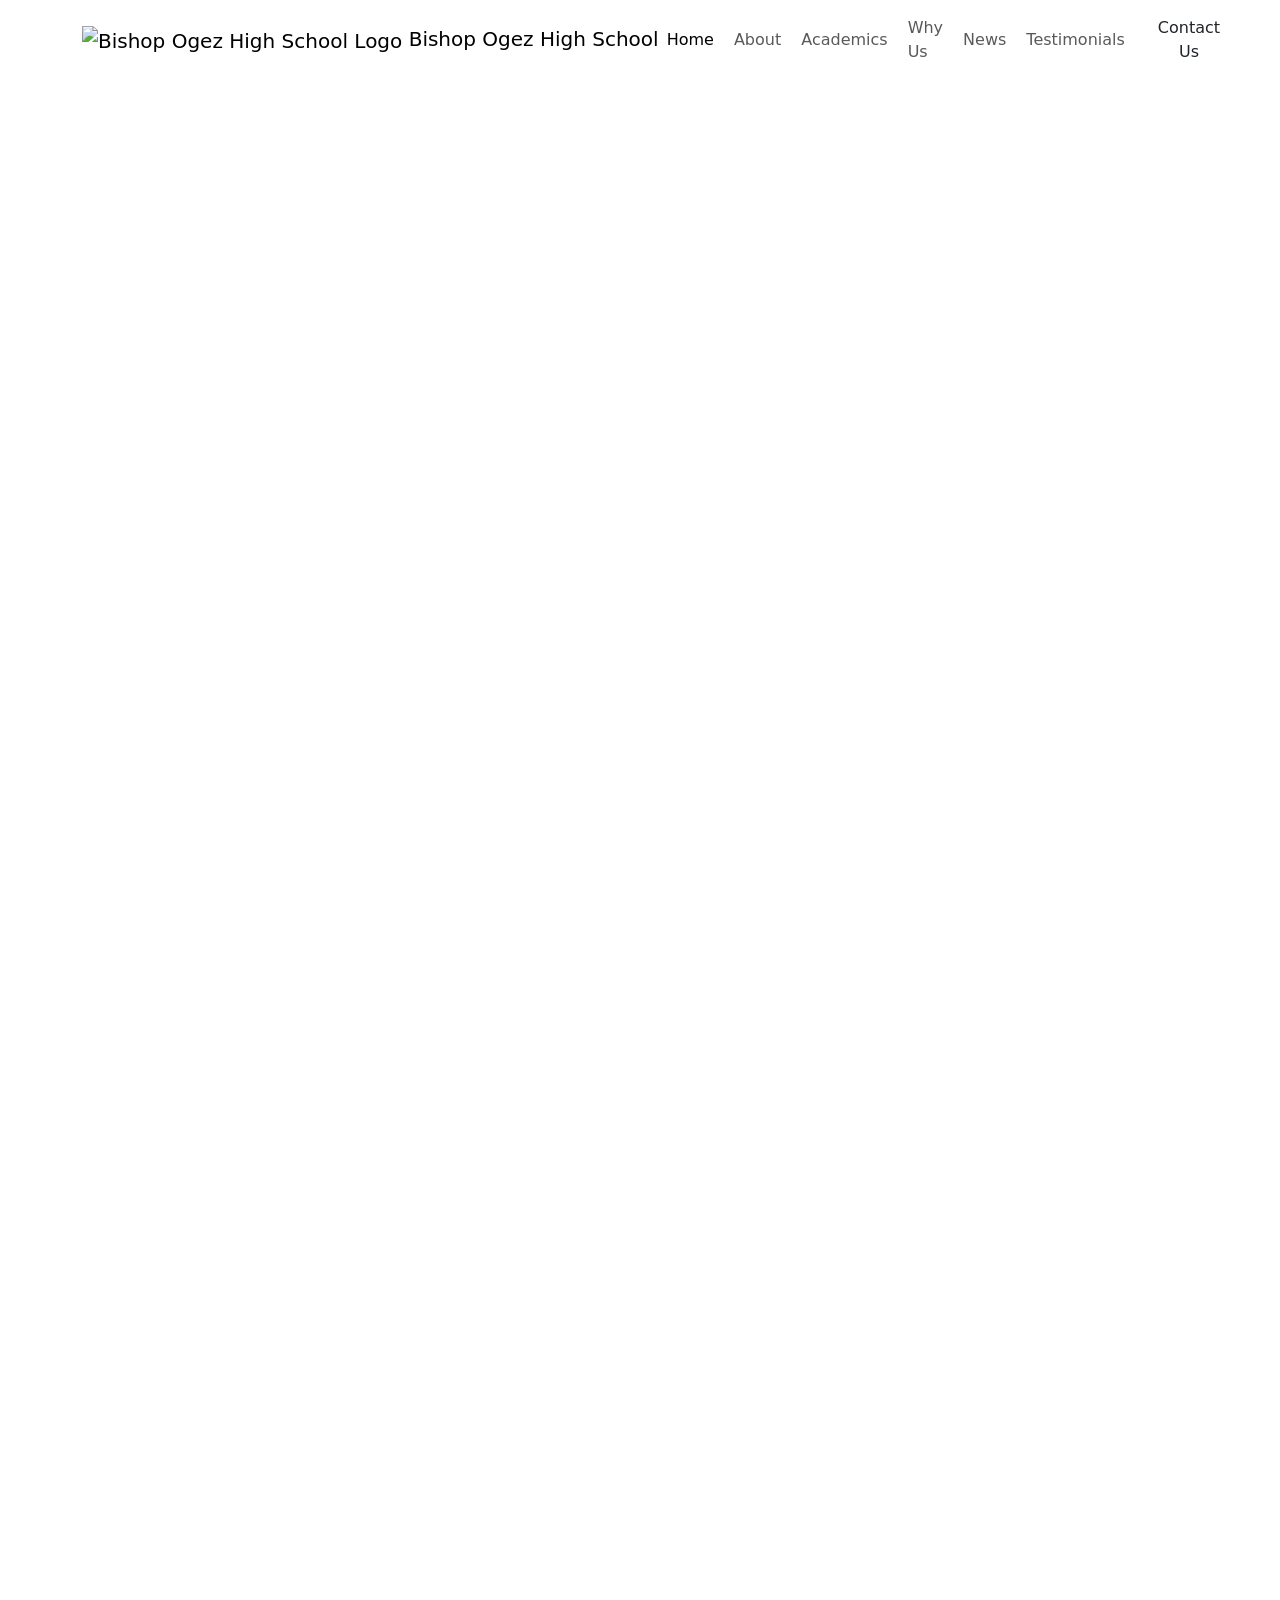
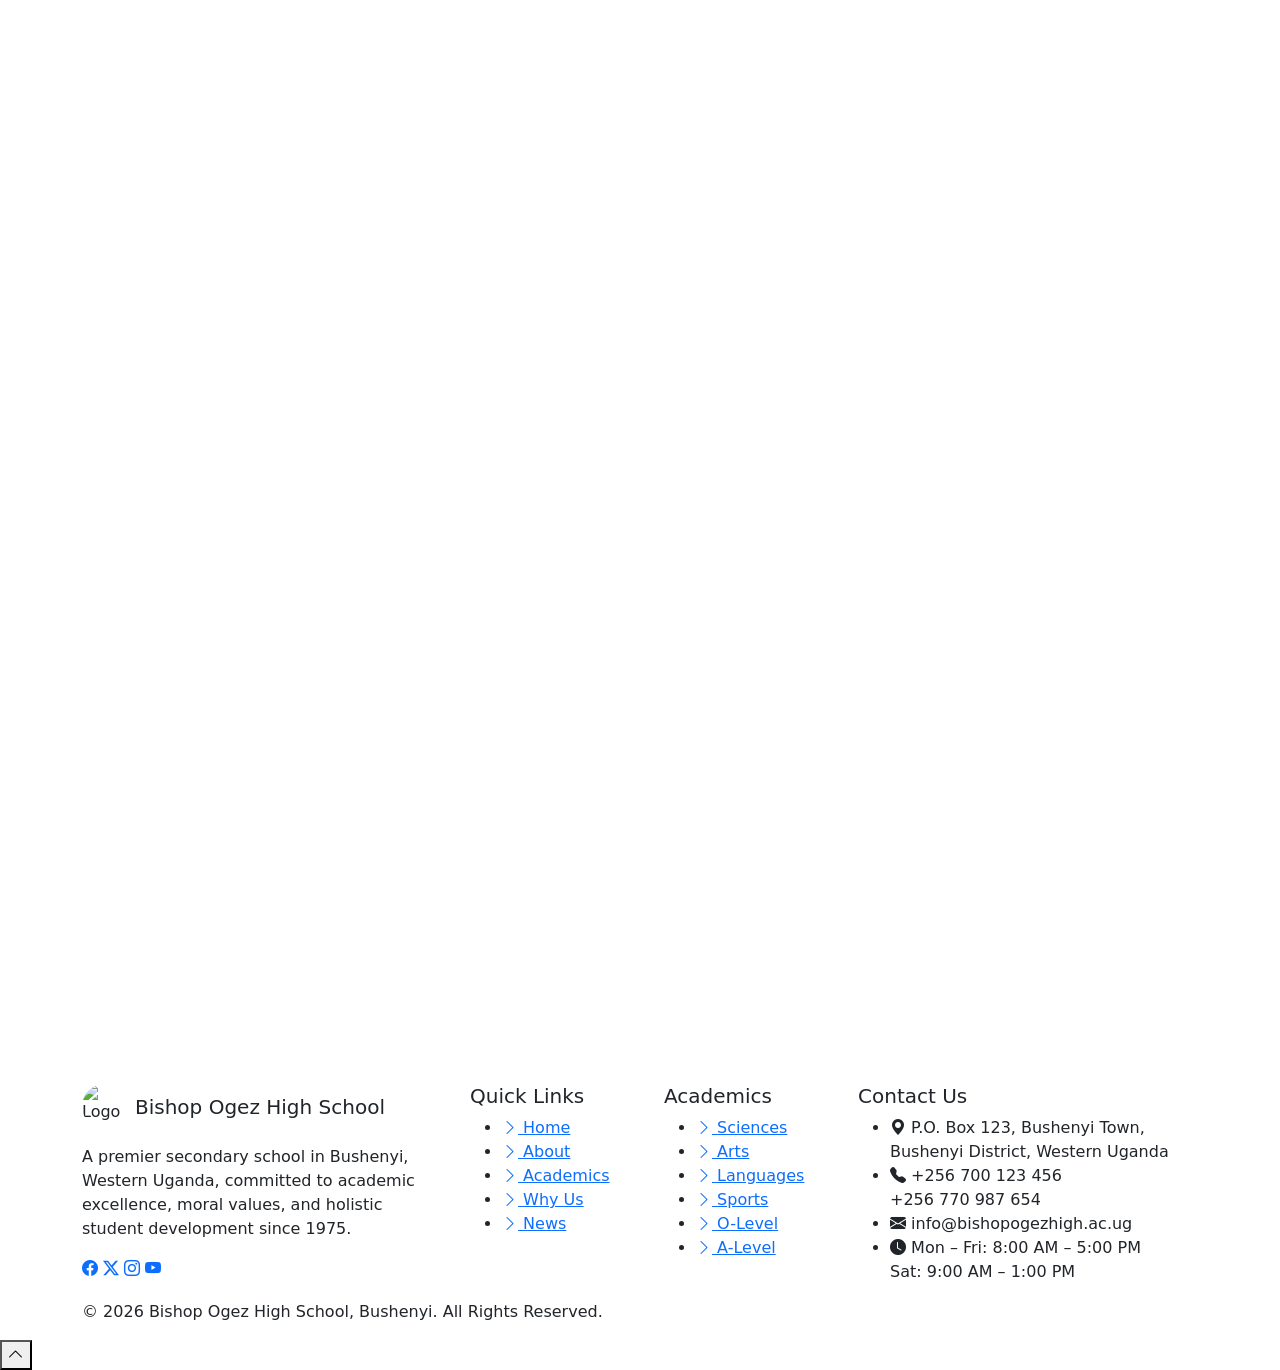
==== commit 35a30bf6: "Update greeting from 'Hello' to 'Goodbye'" ====
--- a/index.html
+++ b/index.html
@@ -1,1510 +1,529 @@
 <!DOCTYPE html>
 <html lang="en">
 <head>
-    <meta charset="UTF-8">
-    <meta name="viewport" content="width=device-width, initial-scale=1.0">
-    <title>Bishop Ogez High School - Bushenyi | Premier Education Institution</title>
-    <!-- Bootstrap 5 CSS -->
-    <link href="https://cdn.jsdelivr.net/npm/bootstrap@5.3.0-alpha1/dist/css/bootstrap.min.css" rel="stylesheet">
-    <!-- Font Awesome -->
-    <link rel="stylesheet" href="https://cdnjs.cloudflare.com/ajax/libs/font-awesome/6.4.0/css/all.min.css">
-    <!-- Google Fonts -->
-    <link href="https://fonts.googleapis.com/css2?family=Inter:wght@300;400;500;600;700;800&family=Playfair+Display:wght@400;500;600;700&display=swap" rel="stylesheet">
-    <!-- Animate on Scroll -->
-    <link href="https://unpkg.com/aos@2.3.1/dist/aos.css" rel="stylesheet">
-    <style>
-        :root {
-            --primary-blue: #1a365d;
-            --secondary-gold: #d4af37;
-            --accent-green: #2e8b57;
-            --light-bg: #f8f9fa;
-            --dark-text: #2d3748;
-            --light-text: #718096;
-            --white: #ffffff;
-            --shadow: 0 10px 30px rgba(0, 0, 0, 0.08);
-            --transition: all 0.3s cubic-bezier(0.25, 0.8, 0.25, 1);
-        }
-        
-        * {
-            margin: 0;
-            padding: 0;
-            box-sizing: border-box;
-        }
-        
-        body {
-            font-family: 'Inter', sans-serif;
-            color: var(--dark-text);
-            line-height: 1.7;
-            overflow-x: hidden;
-        }
-        
-        h1, h2, h3, h4, h5 {
-            font-family: 'Playfair Display', serif;
-            font-weight: 700;
-            color: var(--primary-blue);
-        }
-        
-        /* Enhanced Navigation */
-        .navbar {
-            background-color: var(--white);
-            padding: 20px 0;
-            box-shadow: 0 4px 12px rgba(0, 0, 0, 0.05);
-            transition: var(--transition);
-            position: fixed;
-            width: 100%;
-            z-index: 1000;
-        }
-        
-        .navbar.scrolled {
-            padding: 12px 0;
-            background-color: rgba(255, 255, 255, 0.98);
-            backdrop-filter: blur(10px);
-        }
-        
-        .navbar-brand {
-            font-weight: 800;
-            font-size: 1.8rem;
-            color: var(--primary-blue) !important;
-            display: flex;
-            align-items: center;
-        }
-        
-        .school-logo {
-            width: 50px;
-            height: 50px;
-            background: linear-gradient(135deg, var(--primary-blue), var(--accent-green));
-            border-radius: 50%;
-            display: flex;
-            align-items: center;
-            justify-content: center;
-            color: white;
-            margin-right: 12px;
-            font-size: 1.5rem;
-            font-weight: 700;
-        }
-        
-        .nav-link {
-            font-weight: 600;
-            color: var(--primary-blue) !important;
-            margin: 0 8px;
-            padding: 8px 16px !important;
-            border-radius: 6px;
-            transition: var(--transition);
-        }
-        
-        .nav-link:hover, .nav-link.active {
-            background-color: rgba(26, 54, 93, 0.05);
-            color: var(--secondary-gold) !important;
-        }
-        
-        .nav-cta {
-            background-color: var(--secondary-gold);
-            color: white !important;
-            padding: 10px 24px !important;
-            border-radius: 8px;
-            margin-left: 10px;
-        }
-        
-        .nav-cta:hover {
-            background-color: #b8941f;
-            color: white !important;
-            transform: translateY(-2px);
-            box-shadow: 0 6px 20px rgba(212, 175, 55, 0.3);
-        }
-        
-        /* Premium Hero Section */
-        .hero-section {
-            background: linear-gradient(rgba(26, 54, 93, 0.85), rgba(26, 54, 93, 0.9)), url('https://images.unsplash.com/photo-1562774053-701939374585?ixlib=rb-4.0.3&ixid=M3wxMjA3fDB8MHxwaG90by1wYWdlfHx8fGVufDB8fHx8fA%3D%3D&auto=format&fit=crop&w=2064&q=80');
-            background-size: cover;
-            background-position: center;
-            background-attachment: fixed;
-            color: white;
-            padding: 200px 0 150px;
-            position: relative;
-            overflow: hidden;
-        }
-        
-        .hero-title {
-            font-size: 3.8rem;
-            margin-bottom: 25px;
-            color: white;
-            line-height: 1.2;
-        }
-        
-        .hero-subtitle {
-            font-size: 1.3rem;
-            margin-bottom: 40px;
-            max-width: 800px;
-            opacity: 0.9;
-        }
-        
-        .btn-primary-gold {
-            background-color: var(--secondary-gold);
-            border: none;
-            color: white;
-            padding: 16px 36px;
-            font-weight: 600;
-            border-radius: 8px;
-            transition: var(--transition);
-            font-size: 1.1rem;
-            letter-spacing: 0.5px;
-            box-shadow: 0 6px 20px rgba(212, 175, 55, 0.3);
-        }
-        
-        .btn-primary-gold:hover {
-            background-color: #b8941f;
-            color: white;
-            transform: translateY(-5px);
-            box-shadow: 0 12px 25px rgba(212, 175, 55, 0.4);
-        }
-        
-        .btn-outline-light {
-            border: 2px solid rgba(255, 255, 255, 0.7);
-            background: transparent;
-            color: white;
-            padding: 16px 36px;
-            font-weight: 600;
-            border-radius: 8px;
-            transition: var(--transition);
-            font-size: 1.1rem;
-            margin-left: 15px;
-        }
-        
-        .btn-outline-light:hover {
-            background-color: rgba(255, 255, 255, 0.1);
-            color: white;
-            transform: translateY(-5px);
-            border-color: white;
-        }
-        
-        .hero-stats {
-            background-color: rgba(255, 255, 255, 0.1);
-            backdrop-filter: blur(10px);
-            border-radius: 15px;
-            padding: 30px;
-            margin-top: 60px;
-            border: 1px solid rgba(255, 255, 255, 0.2);
-        }
-        
-        .stat-item {
-            text-align: center;
-            padding: 0 20px;
-        }
-        
-        .stat-number {
-            font-size: 2.8rem;
-            font-weight: 800;
-            color: var(--secondary-gold);
-            margin-bottom: 5px;
-        }
-        
-        .stat-label {
-            font-size: 0.9rem;
-            opacity: 0.9;
-            text-transform: uppercase;
-            letter-spacing: 1px;
-        }
-        
-        /* Section Styles */
-        .section-padding {
-            padding: 120px 0;
-        }
-        
-        .section-title {
-            position: relative;
-            padding-bottom: 20px;
-            margin-bottom: 60px;
-            text-align: center;
-            font-size: 2.8rem;
-        }
-        
-        .section-title:after {
-            content: '';
-            position: absolute;
-            bottom: 0;
-            left: 50%;
-            transform: translateX(-50%);
-            width: 100px;
-            height: 4px;
-            background-color: var(--secondary-gold);
-            border-radius: 2px;
-        }
-        
-        .section-subtitle {
-            color: var(--light-text);
-            font-size: 1.2rem;
-            max-width: 800px;
-            margin: 0 auto 60px;
-            text-align: center;
-        }
-        
-        /* About Section */
-        .about-section {
-            background-color: var(--white);
-        }
-        
-        .feature-card {
-            background-color: var(--white);
-            border-radius: 15px;
-            padding: 40px 30px;
-            box-shadow: var(--shadow);
-            transition: var(--transition);
-            height: 100%;
-            border-top: 5px solid var(--secondary-gold);
-        }
-        
-        .feature-card:hover {
-            transform: translateY(-15px);
-            box-shadow: 0 20px 40px rgba(0, 0, 0, 0.1);
-        }
-        
-        .feature-icon {
-            width: 70px;
-            height: 70px;
-            background: linear-gradient(135deg, var(--primary-blue), var(--accent-green));
-            border-radius: 50%;
-            display: flex;
-            align-items: center;
-            justify-content: center;
-            color: white;
-            font-size: 1.8rem;
-            margin-bottom: 25px;
-        }
-        
-        /* News Section */
-        .news-section {
-            background-color: var(--light-bg);
-        }
-        
-        .news-card {
-            background-color: var(--white);
-            border-radius: 15px;
-            overflow: hidden;
-            box-shadow: var(--shadow);
-            transition: var(--transition);
-            height: 100%;
-        }
-        
-        .news-card:hover {
-            transform: translateY(-10px);
-            box-shadow: 0 20px 40px rgba(0, 0, 0, 0.12);
-        }
-        
-        .news-img {
-            height: 220px;
-            width: 100%;
-            object-fit: cover;
-        }
-        
-        .news-content {
-            padding: 30px;
-        }
-        
-        .news-date {
-            color: var(--secondary-gold);
-            font-weight: 600;
-            font-size: 0.9rem;
-            margin-bottom: 10px;
-            display: block;
-        }
-        
-        /* Gallery Section */
-        .gallery-section {
-            background-color: var(--white);
-        }
-        
-        .gallery-item {
-            position: relative;
-            border-radius: 12px;
-            overflow: hidden;
-            height: 280px;
-            margin-bottom: 25px;
-        }
-        
-        .gallery-img {
-            width: 100%;
-            height: 100%;
-            object-fit: cover;
-            transition: var(--transition);
-        }
-        
-        .gallery-overlay {
-            position: absolute;
-            top: 0;
-            left: 0;
-            width: 100%;
-            height: 100%;
-            background: linear-gradient(to top, rgba(26, 54, 93, 0.8), transparent);
-            display: flex;
-            align-items: flex-end;
-            padding: 25px;
-            opacity: 0;
-            transition: var(--transition);
-        }
-        
-        .gallery-item:hover .gallery-overlay {
-            opacity: 1;
-        }
-        
-        .gallery-item:hover .gallery-img {
-            transform: scale(1.1);
-        }
-        
-        /* Results Section */
-        .results-section {
-            background-color: var(--light-bg);
-        }
-        
-        .results-card {
-            background-color: var(--white);
-            border-radius: 15px;
-            padding: 40px;
-            box-shadow: var(--shadow);
-            height: 100%;
-        }
-        
-        .progress-container {
-            margin-bottom: 25px;
-        }
-        
-        .progress-label {
-            display: flex;
-            justify-content: space-between;
-            margin-bottom: 8px;
-        }
-        
-        .progress-bar-custom {
-            height: 10px;
-            border-radius: 5px;
-            background-color: #e2e8f0;
-            overflow: hidden;
-        }
-        
-        .progress-fill {
-            height: 100%;
-            background: linear-gradient(90deg, var(--accent-green), var(--primary-blue));
-            border-radius: 5px;
-        }
-        
-        /* Events Section */
-        .events-section {
-            background-color: var(--white);
-        }
-        
-        .event-timeline {
-            position: relative;
-            max-width: 800px;
-            margin: 0 auto;
-        }
-        
-        .event-timeline:before {
-            content: '';
-            position: absolute;
-            left: 30px;
-            top: 0;
-            bottom: 0;
-            width: 4px;
-            background-color: var(--secondary-gold);
-            border-radius: 2px;
-        }
-        
-        .timeline-item {
-            position: relative;
-            padding-left: 80px;
-            margin-bottom: 50px;
-        }
-        
-        .timeline-date {
-            position: absolute;
-            left: 0;
-            top: 0;
-            width: 64px;
-            height: 64px;
-            background-color: var(--secondary-gold);
-            color: white;
-            border-radius: 50%;
-            display: flex;
-            flex-direction: column;
-            align-items: center;
-            justify-content: center;
-            font-weight: 700;
-        }
-        
-        .timeline-date .month {
-            font-size: 0.8rem;
-            text-transform: uppercase;
-        }
-        
-        .timeline-date .day {
-            font-size: 1.5rem;
-            line-height: 1;
-        }
-        
-        /* Admissions Section */
-        .admissions-section {
-            background: linear-gradient(rgba(26, 54, 93, 0.9), rgba(26, 54, 93, 0.95)), url('https://images.unsplash.com/photo-1523050854058-8df90110c9f1?ixlib=rb-4.0.3&ixid=M3wxMjA3fDB8MHxwaG90by1wYWdlfHx8fGVufDB8fHx8fA%3D%3D&auto=format&fit=crop&w=2070&q=80');
-            background-size: cover;
-            background-position: center;
-            color: white;
-            position: relative;
-        }
-        
-        .admissions-card {
-            background-color: var(--white);
-            border-radius: 20px;
-            padding: 50px;
-            box-shadow: 0 20px 60px rgba(0, 0, 0, 0.2);
-            color: var(--dark-text);
-        }
-        
-        .form-control {
-            padding: 15px;
-            border-radius: 8px;
-            border: 1px solid #e2e8f0;
-            margin-bottom: 20px;
-            font-size: 1rem;
-            transition: var(--transition);
-        }
-        
-        .form-control:focus {
-            border-color: var(--secondary-gold);
-            box-shadow: 0 0 0 3px rgba(212, 175, 55, 0.2);
-        }
-        
-        /* Resources Page */
-        .resources-section {
-            padding: 150px 0 100px;
-            background-color: var(--light-bg);
-        }
-        
-        .resources-header {
-            text-align: center;
-            margin-bottom: 80px;
-        }
-        
-        .resource-card {
-            background-color: var(--white);
-            border-radius: 15px;
-            overflow: hidden;
-            box-shadow: var(--shadow);
-            transition: var(--transition);
-            height: 100%;
-            margin-bottom: 30px;
-        }
-        
-        .resource-card:hover {
-            transform: translateY(-10px);
-            box-shadow: 0 20px 40px rgba(0, 0, 0, 0.12);
-        }
-        
-        .resource-icon {
-            height: 120px;
-            background: linear-gradient(135deg, var(--primary-blue), var(--accent-green));
-            display: flex;
-            align-items: center;
-            justify-content: center;
-            color: white;
-            font-size: 3rem;
-        }
-        
-        .resource-content {
-            padding: 30px;
-        }
-        
-        .resource-meta {
-            color: var(--light-text);
-            font-size: 0.9rem;
-            margin-bottom: 15px;
-        }
-        
-        .btn-resource {
-            background-color: transparent;
-            border: 2px solid var(--secondary-gold);
-            color: var(--secondary-gold);
-            padding: 10px 25px;
-            border-radius: 6px;
-            font-weight: 600;
-            transition: var(--transition);
-            margin-top: 15px;
-            display: inline-block;
-        }
-        
-        .btn-resource:hover {
-            background-color: var(--secondary-gold);
-            color: white;
-        }
-        
-        .magazine-preview {
-            background-color: var(--white);
-            border-radius: 15px;
-            padding: 40px;
-            box-shadow: var(--shadow);
-            margin-top: 60px;
-        }
-        
-        .magazine-cover {
-            width: 100%;
-            max-width: 300px;
-            border-radius: 10px;
-            box-shadow: 0 15px 40px rgba(0, 0, 0, 0.15);
-            margin: 0 auto 30px;
-            display: block;
-        }
-        
-        /* Footer */
-        footer {
-            background-color: var(--primary-blue);
-            color: white;
-            padding: 80px 0 30px;
-        }
-        
-        .footer-logo {
-            font-size: 1.8rem;
-            font-weight: 800;
-            margin-bottom: 25px;
-            display: flex;
-            align-items: center;
-        }
-        
-        .footer-logo .school-logo {
-            width: 40px;
-            height: 40px;
-            font-size: 1.2rem;
-            margin-right: 10px;
-        }
-        
-        .footer-links h5 {
-            color: white;
-            font-size: 1.2rem;
-            margin-bottom: 25px;
-            font-weight: 600;
-        }
-        
-        .footer-links a {
-            color: rgba(255, 255, 255, 0.7);
-            text-decoration: none;
-            display: block;
-            margin-bottom: 12px;
-            transition: var(--transition);
-        }
-        
-        .footer-links a:hover {
-            color: var(--secondary-gold);
-            transform: translateX(5px);
-        }
-        
-        .social-icons a {
-            display: inline-block;
-            width: 42px;
-            height: 42px;
-            background-color: rgba(255, 255, 255, 0.1);
-            border-radius: 50%;
-            text-align: center;
-            line-height: 42px;
-            margin-right: 10px;
-            color: white;
-            transition: var(--transition);
-        }
-        
-        .social-icons a:hover {
-            background-color: var(--secondary-gold);
-            transform: translateY(-5px);
-        }
-        
-        .copyright {
-            border-top: 1px solid rgba(255, 255, 255, 0.1);
-            padding-top: 30px;
-            margin-top: 60px;
-            text-align: center;
-            color: rgba(255, 255, 255, 0.7);
-            font-size: 0.9rem;
-        }
-        
-        /* Floating Button */
-        .floating-button {
-            position: fixed;
-            bottom: 30px;
-            right: 30px;
-            background: linear-gradient(135deg, var(--secondary-gold), #e6c158);
-            color: white;
-            width: 60px;
-            height: 60px;
-            border-radius: 50%;
-            text-align: center;
-            line-height: 60px;
-            font-size: 1.5rem;
-            box-shadow: 0 10px 25px rgba(212, 175, 55, 0.4);
-            z-index: 1000;
-            transition: var(--transition);
-        }
-        
-        .floating-button:hover {
-            transform: scale(1.1) rotate(10deg);
-            color: white;
-            box-shadow: 0 15px 30px rgba(212, 175, 55, 0.6);
-        }
-        
-        /* Responsive */
-        @media (max-width: 992px) {
-            .hero-title {
-                font-size: 3rem;
-            }
-            
-            .section-title {
-                font-size: 2.4rem;
-            }
-            
-            .hero-stats {
-                padding: 20px;
-            }
-            
-            .stat-number {
-                font-size: 2.2rem;
-            }
-        }
-        
-        @media (max-width: 768px) {
-            .hero-title {
-                font-size: 2.5rem;
-            }
-            
-            .section-padding {
-                padding: 80px 0;
-            }
-            
-            .btn-primary-gold, .btn-outline-light {
-                padding: 14px 28px;
-                font-size: 1rem;
-                display: block;
-                width: 100%;
-                margin-bottom: 15px;
-                margin-left: 0;
-            }
-            
-            .nav-cta {
-                margin-left: 0;
-                margin-top: 10px;
-            }
-        }
-        
-        /* Animation classes */
-        .fade-in {
-            animation: fadeIn 1s ease forwards;
-        }
-        
-        @keyframes fadeIn {
-            from { opacity: 0; }
-            to { opacity: 1; }
-        }
-    </style>
+  <meta charset="UTF-8" />
+  <meta name="viewport" content="width=device-width, initial-scale=1.0" />
+  <title>Bishop Ogez High School — Excellence in Education | Bushenyi, Uganda</title>
+  <meta name="description" content="Bishop Ogez High School is a premier secondary school in Bushenyi, Uganda, offering quality education in Sciences, Arts, and Sports. Enroll today for a brighter future." />
+
+  <!-- Bootstrap 5 CSS -->
+  <link href="https://cdn.jsdelivr.net/npm/bootstrap@5.3.3/dist/css/bootstrap.min.css" rel="stylesheet" />
+  <!-- Bootstrap Icons -->
+  <link href="https://cdn.jsdelivr.net/npm/bootstrap-icons@1.11.3/font/bootstrap-icons.min.css" rel="stylesheet" />
+  <!-- AOS Animate on Scroll -->
+  <link href="https://unpkg.com/aos@2.3.4/dist/aos.css" rel="stylesheet" />
+  <!-- Custom CSS -->
+  <link href="css/style.css" rel="stylesheet" />
 </head>
 <body>
-    <!-- Navigation -->
-    <nav class="navbar navbar-expand-lg navbar-light">
-        <div class="container">
-            <a class="navbar-brand" href="#">
-                <div class="school-logo">B</div>
-                Bishop Ogez High
-            </a>
-            <button class="navbar-toggler" type="button" data-bs-toggle="collapse" data-bs-target="#navbarNav">
-                <span class="navbar-toggler-icon"></span>
-            </button>
-            <div class="collapse navbar-collapse" id="navbarNav">
-                <ul class="navbar-nav ms-auto">
-                    <li class="nav-item">
-                        <a class="nav-link active" href="#home">Home</a>
-                    </li>
-                    <li class="nav-item">
-                        <a class="nav-link" href="#about">About</a>
-                    </li>
-                    <li class="nav-item">
-                        <a class="nav-link" href="#news">News</a>
-                    </li>
-                    <li class="nav-item">
-                        <a class="nav-link" href="#gallery">Gallery</a>
-                    </li>
-                    <li class="nav-item">
-                        <a class="nav-link" href="#results">Results</a>
-                    </li>
-                    <li class="nav-item">
-                        <a class="nav-link" href="#events">Events</a>
-                    </li>
-                    <li class="nav-item">
-                        <a class="nav-link" href="#resources">Resources</a>
-                    </li>
-                    <li class="nav-item">
-                        <a class="nav-link nav-cta" href="#admissions">Apply Now</a>
-                    </li>
-                </ul>
-            </div>
-        </div>
-    </nav>
-
-    <!-- Hero Section -->
-    <section id="home" class="hero-section">
-        <div class="container">
-            <div class="row align-items-center">
-                <div class="col-lg-8 mx-auto text-center" data-aos="fade-up">
-                    <h1 class="hero-title">Excellence in Education Since 1985</h1>
-                    <p class="hero-subtitle">Bishop Ogez High School is a premier institution in Bushenyi dedicated to nurturing future leaders through academic excellence, character development, and holistic education.</p>
-                    <div class="mt-5">
-                        <a href="#admissions" class="btn btn-primary-gold"><i class="fas fa-user-graduate me-2"></i>Apply for Admissions</a>
-                        <a href="#about" class="btn btn-outline-light"><i class="fas fa-play-circle me-2"></i>Virtual Tour</a>
-                    </div>
-                    
-                    <div class="hero-stats" data-aos="fade-up" data-aos-delay="300">
-                        <div class="row">
-                            <div class="col-md-3 col-6">
-                                <div class="stat-item">
-                                    <div class="stat-number" data-count="98">0</div>
-                                    <div class="stat-label">Pass Rate</div>
-                                </div>
-                            </div>
-                            <div class="col-md-3 col-6">
-                                <div class="stat-item">
-                                    <div class="stat-number" data-count="42">0</div>
-                                    <div class="stat-label">Expert Staff</div>
-                                </div>
-                            </div>
-                            <div class="col-md-3 col-6">
-                                <div class="stat-item">
-                                    <div class="stat-number" data-count="35">0</div>
-                                    <div class="stat-label">Years Experience</div>
-                                </div>
-                            </div>
-                            <div class="col-md-3 col-6">
-                                <div class="stat-item">
-                                    <div class="stat-number" data-count="1200">0</div>
-                                    <div class="stat-label">Students</div>
-                                </div>
-                            </div>
-                        </div>
-                    </div>
+
+  <!-- ========== PRELOADER ========== -->
+  <div class="preloader" id="preloader">
+    <div class="spinner"></div>
+  </div>
+
+  <!-- ========== NAVBAR ========== -->
+  <nav class="navbar navbar-expand-lg fixed-top" id="mainNav">
+    <div class="container">
+      <a class="navbar-brand" href="#">
+        <img src="images/logo.png" alt="Bishop Ogez High School Logo" />
+        Bishop Ogez <span class="accent-text">High School</span>
+      </a>
+      <button class="navbar-toggler" type="button" data-bs-toggle="collapse" data-bs-target="#navbarNav">
+        <span class="navbar-toggler-icon"></span>
+      </button>
+      <div class="collapse navbar-collapse justify-content-end" id="navbarNav">
+        <ul class="navbar-nav align-items-lg-center gap-1">
+          <li class="nav-item"><a class="nav-link active" href="#hero">Home</a></li>
+          <li class="nav-item"><a class="nav-link" href="about.html">About</a></li>
+          <li class="nav-item"><a class="nav-link" href="academics.html">Academics</a></li>
+          <li class="nav-item"><a class="nav-link" href="#features">Why Us</a></li>
+          <li class="nav-item"><a class="nav-link" href="news.html">News</a></li>
+          <li class="nav-item"><a class="nav-link" href="#testimonials">Testimonials</a></li>
+          <li class="nav-item ms-lg-2">
+            <a class="btn btn-accent" href="#contact">Contact Us</a>
+          </li>
+        </ul>
+      </div>
+    </div>
+  </nav>
+
+  <!-- ========== HERO ========== -->
+  <section class="hero" id="hero">
+    <div class="hero-bg"></div>
+    <div class="hero-overlay"></div>
+    <div class="hero-shape hero-shape-1"></div>
+    <div class="hero-shape hero-shape-2"></div>
+
+    <div class="container hero-content">
+      <div class="row align-items-center">
+        <div class="col-lg-7" data-aos="fade-right">
+          <span class="section-badge">Welcome to Bishop Ogez High School</span>
+          <h1>Nurturing <span class="hero-highlight">Academic Excellence</span> & Moral Character</h1>
+          <p>A premier secondary school in Bushenyi, Uganda, dedicated to moulding future leaders through quality education, discipline, and holistic development since 1975.</p>
+          <div class="d-flex flex-wrap gap-3">
+            <a href="#programs" class="btn btn-accent">Explore Programs</a>
+            <a href="#about" class="btn btn-outline-light">Learn More</a>
+          </div>
+
+          <div class="hero-stats">
+            <div class="hero-stat">
+              <h3 data-count="1200" data-suffix="+">0</h3>
+              <span>Students</span>
+            </div>
+            <div class="hero-stat">
+              <h3 data-count="85" data-suffix="+">0</h3>
+              <span>Teachers</span>
+            </div>
+            <div class="hero-stat">
+              <h3 data-count="50" data-suffix="+">0</h3>
+              <span>Years</span>
+            </div>
+            <div class="hero-stat">
+              <h3 data-count="95" data-suffix="%">0</h3>
+              <span>Pass Rate</span>
+            </div>
+          </div>
+        </div>
+      </div>
+    </div>
+  </section>
+
+  <!-- ========== ABOUT ========== -->
+  <section class="section-padding" id="about">
+    <div class="container">
+      <div class="row align-items-center g-5">
+        <div class="col-lg-6" data-aos="fade-right">
+          <div class="about-img-wrap">
+            <img src="images/hero-bg.png" alt="Bishop Ogez High School Campus" />
+            <div class="about-accent-box">
+              <h3>50+</h3>
+              <span>Years of Excellence</span>
+            </div>
+          </div>
+        </div>
+        <div class="col-lg-6" data-aos="fade-left">
+          <span class="section-badge">About Our School</span>
+          <h2 class="section-title">Building the Leaders of <span class="accent-text">Tomorrow</span></h2>
+          <p class="about-text">
+            Bishop Ogez High School, nestled in the scenic hills of Bushenyi, Western Uganda, has been a beacon of academic excellence since 1975. Founded on strong Christian values, our school combines rigorous academics with character formation to produce well-rounded graduates.
+          </p>
+          <p class="about-text">
+            We offer both Ordinary and Advanced level education with streams in Sciences, Arts, and a robust co-curricular program that develops the whole student — mind, body, and spirit.
+          </p>
+          <div class="about-features">
+            <div class="about-feature">
+              <i class="bi bi-check-lg"></i>
+              <span>Qualified Teachers</span>
+            </div>
+            <div class="about-feature">
+              <i class="bi bi-check-lg"></i>
+              <span>Modern Laboratories</span>
+            </div>
+            <div class="about-feature">
+              <i class="bi bi-check-lg"></i>
+              <span>Library & ICT Center</span>
+            </div>
+            <div class="about-feature">
+              <i class="bi bi-check-lg"></i>
+              <span>Sports Facilities</span>
+            </div>
+            <div class="about-feature">
+              <i class="bi bi-check-lg"></i>
+              <span>Boarding & Day</span>
+            </div>
+            <div class="about-feature">
+              <i class="bi bi-check-lg"></i>
+              <span>Holistic Growth</span>
+            </div>
+          </div>
+        </div>
+      </div>
+    </div>
+  </section>
+
+  <!-- ========== PROGRAMS / ACADEMICS ========== -->
+  <section class="section-padding bg-light-custom" id="programs">
+    <div class="container">
+      <div class="text-center mb-5" data-aos="fade-up">
+        <span class="section-badge">Our Programs</span>
+        <h2 class="section-title">Academic <span class="accent-text">Programs</span></h2>
+        <p class="section-subtitle mx-auto">Comprehensive curriculum designed to prepare students for success at national examinations and beyond.</p>
+      </div>
+
+      <div class="row g-4">
+        <!-- Sciences -->
+        <div class="col-lg-3 col-md-6" data-aos="fade-up" data-aos-delay="0">
+          <div class="program-card">
+            <div class="program-card-img">
+              <img src="images/science.png" alt="Science Program" />
+              <div class="program-icon"><i class="bi bi-rocket-takeoff"></i></div>
+            </div>
+            <div class="program-card-body">
+              <h5>Sciences</h5>
+              <p>Physics, Chemistry, Biology, and Mathematics with hands-on laboratory experience and field research.</p>
+            </div>
+          </div>
+        </div>
+        <!-- Arts -->
+        <div class="col-lg-3 col-md-6" data-aos="fade-up" data-aos-delay="100">
+          <div class="program-card">
+            <div class="program-card-img">
+              <img src="images/hero-bg.png" alt="Arts Program" />
+              <div class="program-icon"><i class="bi bi-book"></i></div>
+            </div>
+            <div class="program-card-body">
+              <h5>Arts & Humanities</h5>
+              <p>History, Geography, Literature, Economics, and Divinity for a thorough humanities education.</p>
+            </div>
+          </div>
+        </div>
+        <!-- Languages -->
+        <div class="col-lg-3 col-md-6" data-aos="fade-up" data-aos-delay="200">
+          <div class="program-card">
+            <div class="program-card-img">
+              <img src="images/hero-bg.png" alt="Languages Program" />
+              <div class="program-icon"><i class="bi bi-translate"></i></div>
+            </div>
+            <div class="program-card-body">
+              <h5>Languages</h5>
+              <p>English, Kiswahili, French and Literature — building strong communication skills for global citizenship.</p>
+            </div>
+          </div>
+        </div>
+        <!-- Sports -->
+        <div class="col-lg-3 col-md-6" data-aos="fade-up" data-aos-delay="300">
+          <div class="program-card">
+            <div class="program-card-img">
+              <img src="images/sports.png" alt="Sports Program" />
+              <div class="program-icon"><i class="bi bi-trophy"></i></div>
+            </div>
+            <div class="program-card-body">
+              <h5>Sports & Co-curricular</h5>
+              <p>Football, athletics, debate, music, and drama — nurturing talents beyond the classroom.</p>
+            </div>
+          </div>
+        </div>
+      </div>
+    </div>
+  </section>
+
+  <!-- ========== STATS BAR ========== -->
+  <section class="stats-bar">
+    <div class="container">
+      <div class="row g-4 text-center">
+        <div class="col-6 col-lg-3" data-aos="fade-up">
+          <div class="stat-item">
+            <h3 data-count="1200" data-suffix="+">0</h3>
+            <p>Students Enrolled</p>
+          </div>
+        </div>
+        <div class="col-6 col-lg-3" data-aos="fade-up" data-aos-delay="100">
+          <div class="stat-item">
+            <h3 data-count="85" data-suffix="+">0</h3>
+            <p>Qualified Staff</p>
+          </div>
+        </div>
+        <div class="col-6 col-lg-3" data-aos="fade-up" data-aos-delay="200">
+          <div class="stat-item">
+            <h3 data-count="50" data-suffix="+">0</h3>
+            <p>Years of Service</p>
+          </div>
+        </div>
+        <div class="col-6 col-lg-3" data-aos="fade-up" data-aos-delay="300">
+          <div class="stat-item">
+            <h3 data-count="15000" data-suffix="+">0</h3>
+            <p>Alumni Worldwide</p>
+          </div>
+        </div>
+      </div>
+    </div>
+  </section>
+
+  <!-- ========== WHY CHOOSE US ========== -->
+  <section class="section-padding" id="features">
+    <div class="container">
+      <div class="text-center mb-5" data-aos="fade-up">
+        <span class="section-badge">Why Choose Us</span>
+        <h2 class="section-title">The <span class="accent-text">Bishop Ogez</span> Advantage</h2>
+        <p class="section-subtitle mx-auto">What sets us apart as one of the finest secondary schools in Western Uganda.</p>
+      </div>
+
+      <div class="row g-4">
+        <div class="col-lg-4 col-md-6" data-aos="fade-up">
+          <div class="feature-card">
+            <div class="icon-wrap"><i class="bi bi-mortarboard"></i></div>
+            <h5>Qualified Educators</h5>
+            <p>Our team of experienced and dedicated teachers are committed to academic excellence and personal mentorship.</p>
+          </div>
+        </div>
+        <div class="col-lg-4 col-md-6" data-aos="fade-up" data-aos-delay="100">
+          <div class="feature-card">
+            <div class="icon-wrap"><i class="bi bi-building"></i></div>
+            <h5>Modern Facilities</h5>
+            <p>State-of-the-art laboratories, a well-stocked library, ICT centre, and spacious classrooms.</p>
+          </div>
+        </div>
+        <div class="col-lg-4 col-md-6" data-aos="fade-up" data-aos-delay="200">
+          <div class="feature-card">
+            <div class="icon-wrap"><i class="bi bi-shield-check"></i></div>
+            <h5>Discipline & Values</h5>
+            <p>Grounded in Christian values, we cultivate integrity, responsibility, and respect in every student.</p>
+          </div>
+        </div>
+        <div class="col-lg-4 col-md-6" data-aos="fade-up" data-aos-delay="300">
+          <div class="feature-card">
+            <div class="icon-wrap"><i class="bi bi-graph-up-arrow"></i></div>
+            <h5>Academic Results</h5>
+            <p>Consistently high UNEB pass rates with distinctions in both O-Level and A-Level examinations.</p>
+          </div>
+        </div>
+        <div class="col-lg-4 col-md-6" data-aos="fade-up" data-aos-delay="400">
+          <div class="feature-card">
+            <div class="icon-wrap"><i class="bi bi-people"></i></div>
+            <h5>Holistic Development</h5>
+            <p>Sports, clubs, music, drama, and community service develop well-rounded future leaders.</p>
+          </div>
+        </div>
+        <div class="col-lg-4 col-md-6" data-aos="fade-up" data-aos-delay="500">
+          <div class="feature-card">
+            <div class="icon-wrap"><i class="bi bi-house-heart"></i></div>
+            <h5>Boarding Excellence</h5>
+            <p>Safe, nurturing boarding facilities with balanced meals, medical care, and pastoral support.</p>
+          </div>
+        </div>
+      </div>
+    </div>
+  </section>
+
+  <!-- ========== NEWS & EVENTS ========== -->
+  <section class="section-padding bg-light-custom" id="news">
+    <div class="container">
+      <div class="text-center mb-5" data-aos="fade-up">
+        <span class="section-badge">News & Events</span>
+        <h2 class="section-title">Latest <span class="accent-text">Updates</span></h2>
+        <p class="section-subtitle mx-auto">Stay informed about what's happening at Bishop Ogez High School.</p>
+      </div>
+
+      <div class="row g-4">
+        <div class="col-lg-4 col-md-6" data-aos="fade-up">
+          <div class="news-card">
+            <div class="news-card-body">
+              <div class="news-date"><i class="bi bi-calendar3"></i> March 15, 2026</div>
+              <h5>Term I Academic Report Day</h5>
+              <p>Parents and guardians are invited to collect Term I academic reports and meet with class teachers to discuss student progress.</p>
+              <a href="#" class="news-link">Read More <i class="bi bi-arrow-right"></i></a>
+            </div>
+          </div>
+        </div>
+        <div class="col-lg-4 col-md-6" data-aos="fade-up" data-aos-delay="100">
+          <div class="news-card">
+            <div class="news-card-body">
+              <div class="news-date"><i class="bi bi-calendar3"></i> February 28, 2026</div>
+              <h5>Inter-School Science Fair 2026</h5>
+              <p>Our students won first place in the Western Uganda Inter-School Science Fair with innovative projects in renewable energy.</p>
+              <a href="#" class="news-link">Read More <i class="bi bi-arrow-right"></i></a>
+            </div>
+          </div>
+        </div>
+        <div class="col-lg-4 col-md-6" data-aos="fade-up" data-aos-delay="200">
+          <div class="news-card">
+            <div class="news-card-body">
+              <div class="news-date"><i class="bi bi-calendar3"></i> January 20, 2026</div>
+              <h5>New ICT Laboratory Opened</h5>
+              <p>The school has officially opened a brand-new ICT laboratory equipped with 40 computers and high-speed internet access.</p>
+              <a href="#" class="news-link">Read More <i class="bi bi-arrow-right"></i></a>
+            </div>
+          </div>
+        </div>
+      </div>
+    </div>
+  </section>
+
+  <!-- ========== TESTIMONIALS ========== -->
+  <section class="section-padding" id="testimonials">
+    <div class="container">
+      <div class="text-center mb-5" data-aos="fade-up">
+        <span class="section-badge">Testimonials</span>
+        <h2 class="section-title">What People <span class="accent-text">Say</span></h2>
+        <p class="section-subtitle mx-auto">Hear from our students, parents, and alumni about their Bishop Ogez experience.</p>
+      </div>
+
+      <div class="position-relative" data-aos="fade-up">
+        <div style="overflow:hidden; border-radius:var(--radius-lg);">
+          <div class="testimonials-track d-flex" style="transition:.5s ease; gap:20px;">
+
+            <div class="testimonial-card" style="min-width:calc(33.333% - 14px); flex-shrink:0;">
+              <i class="bi bi-quote quote-icon"></i>
+              <p>"Bishop Ogez gave me the foundation I needed to succeed at university. The teachers were like parents, always pushing us to do better."</p>
+              <div class="testimonial-author">
+                <div class="avatar">JM</div>
+                <div>
+                  <h6>John Mubangizi</h6>
+                  <span>Alumni, Class of 2018</span>
                 </div>
-            </div>
-        </div>
-    </section>
-
-    <!-- About Section -->
-    <section id="about" class="about-section section-padding">
-        <div class="container">
-            <div class="row mb-5">
-                <div class="col-lg-10 mx-auto text-center">
-                    <h2 class="section-title">Why Choose Bishop Ogez?</h2>
-                    <p class="section-subtitle">We provide a transformative educational experience that prepares students for success in university and beyond.</p>
+              </div>
+            </div>
+
+            <div class="testimonial-card" style="min-width:calc(33.333% - 14px); flex-shrink:0;">
+              <i class="bi bi-quote quote-icon"></i>
+              <p>"The boarding facilities are excellent and the discipline instilled in my daughter has been remarkable. I highly recommend this school to every parent."</p>
+              <div class="testimonial-author">
+                <div class="avatar">AN</div>
+                <div>
+                  <h6>Agnes Natukunda</h6>
+                  <span>Parent</span>
                 </div>
-            </div>
-            
-            <div class="row g-4">
-                <div class="col-lg-4 col-md-6" data-aos="fade-up">
-                    <div class="feature-card">
-                        <div class="feature-icon">
-                            <i class="fas fa-graduation-cap"></i>
-                        </div>
-                        <h4>Academic Excellence</h4>
-                        <p>Our rigorous curriculum, experienced faculty, and modern facilities ensure students achieve their highest potential.</p>
-                        <ul class="mt-3">
-                            <li>STEM-focused programs</li>
-                            <li>Advanced placement courses</li>
-                            <li>University preparation</li>
-                        </ul>
-                    </div>
+              </div>
+            </div>
+
+            <div class="testimonial-card" style="min-width:calc(33.333% - 14px); flex-shrink:0;">
+              <i class="bi bi-quote quote-icon"></i>
+              <p>"The science labs and ICT facilities here helped me discover my passion for engineering. I'm now pursuing my degree at Makerere University."</p>
+              <div class="testimonial-author">
+                <div class="avatar">DK</div>
+                <div>
+                  <h6>Diana Kyomuhendo</h6>
+                  <span>Alumni, Class of 2020</span>
                 </div>
-                
-                <div class="col-lg-4 col-md-6" data-aos="fade-up" data-aos-delay="100">
-                    <div class="feature-card">
-                        <div class="feature-icon">
-                            <i class="fas fa-users"></i>
-                        </div>
-                        <h4>Holistic Development</h4>
-                        <p>We nurture the complete individual through sports, arts, leadership programs, and community service initiatives.</p>
-                        <ul class="mt-3">
-                            <li>20+ clubs & societies</li>
-                            <li>Sports & athletics</li>
-                            <li>Arts & cultural programs</li>
-                        </ul>
-                    </div>
+              </div>
+            </div>
+
+            <div class="testimonial-card" style="min-width:calc(33.333% - 14px); flex-shrink:0;">
+              <i class="bi bi-quote quote-icon"></i>
+              <p>"The co-curricular activities shaped my leadership skills. From debate club to football captain, Bishop Ogez prepared me for life."</p>
+              <div class="testimonial-author">
+                <div class="avatar">PT</div>
+                <div>
+                  <h6>Patrick Tumusiime</h6>
+                  <span>Alumni, Class of 2019</span>
                 </div>
-                
-                <div class="col-lg-4 col-md-6" data-aos="fade-up" data-aos-delay="200">
-                    <div class="feature-card">
-                        <div class="feature-icon">
-                            <i class="fas fa-heart"></i>
-                        </div>
-                        <h4>Character & Values</h4>
-                        <p>Rooted in Christian values, we foster integrity, respect, and responsibility in every student.</p>
-                        <ul class="mt-3">
-                            <li>Moral education</li>
-                            <li>Community service</li>
-                            <li>Ethical leadership</li>
-                        </ul>
-                    </div>
+              </div>
+            </div>
+
+            <div class="testimonial-card" style="min-width:calc(33.333% - 14px); flex-shrink:0;">
+              <i class="bi bi-quote quote-icon"></i>
+              <p>"As a teacher here for 12 years, I've witnessed countless students transform into confident, disciplined young adults ready for the world."</p>
+              <div class="testimonial-author">
+                <div class="avatar">RB</div>
+                <div>
+                  <h6>Rose Birungi</h6>
+                  <span>Senior Teacher</span>
                 </div>
-            </div>
-        </div>
-    </section>
-
-    <!-- News Section -->
-    <section id="news" class="news-section section-padding">
-        <div class="container">
-            <div class="row mb-5">
-                <div class="col-lg-10 mx-auto text-center">
-                    <h2 class="section-title">Latest News & Announcements</h2>
-                    <p class="section-subtitle">Stay updated with the latest happenings at Bishop Ogez High School</p>
-                </div>
-            </div>
-            
-            <div class="row g-4">
-                <div class="col-lg-4 col-md-6" data-aos="fade-up">
-                    <div class="news-card">
-                        <img src="https://images.unsplash.com/photo-1588072432836-e10032774350?ixlib=rb-4.0.3&ixid=M3wxMjA3fDB8MHxwaG90by1wYWdlfHx8fGVufDB8fHx8fA%3D%3D&auto=format&fit=crop&w=1000&q=80" alt="Science Lab" class="news-img">
-                        <div class="news-content">
-                            <span class="news-date"><i class="far fa-calendar me-2"></i>May 15, 2026</span>
-                            <h4>New Science Laboratory Complex</h4>
-                            <p>The school has inaugurated a state-of-the-art science laboratory with modern equipment for physics, chemistry, and biology.</p>
-                            <a href="#" class="btn-resource">Read More</a>
-                        </div>
-                    </div>
-                </div>
-                
-                <div class="col-lg-4 col-md-6" data-aos="fade-up" data-aos-delay="100">
-                    <div class="news-card">
-                        <img src="https://images.unsplash.com/photo-1546519638-68e109498ffc?ixlib=rb-4.0.3&ixid=M3wxMjA3fDB8MHxwaG90by1wYWdlfHx8fGVufDB8fHx8fA%3D%3D&auto=format&fit=crop&w=1000&q=80" alt="Sports" class="news-img">
-                        <div class="news-content">
-                            <span class="news-date"><i class="far fa-calendar me-2"></i>April 28, 2026</span>
-                            <h4>Regional Football Champions</h4>
-                            <p>Our school football team emerged victorious in the Bushenyi Regional Secondary Schools Championship, securing a place in nationals.</p>
-                            <a href="#" class="btn-resource">Read More</a>
-                        </div>
-                    </div>
-                </div>
-                
-                <div class="col-lg-4 col-md-6" data-aos="fade-up" data-aos-delay="200">
-                    <div class="news-card">
-                        <img src="https://images.unsplash.com/photo-1503676260728-1c00da094a0b?ixlib=rb-4.0.3&ixid=M3wxMjA3fDB8MHxwaG90by1wYWdlfHx8fGVufDB8fHx8fA%3D%3D&auto=format&fit=crop&w=1000&q=80" alt="Graduation" class="news-img">
-                        <div class="news-content">
-                            <span class="news-date"><i class="far fa-calendar me-2"></i>April 10, 2026</span>
-                            <h4>2026 Admissions Now Open</h4>
-                            <p>Admissions for S.1, S.3, and S.5 for the 2026 academic year are now open. Entrance exams scheduled for June 2026.</p>
-                            <a href="#admissions" class="btn-resource">Apply Now</a>
-                        </div>
-                    </div>
-                </div>
-            </div>
-        </div>
-    </section>
-
-    <!-- Gallery Section -->
-    <section id="gallery" class="gallery-section section-padding">
-        <div class="container">
-            <div class="row mb-5">
-                <div class="col-lg-10 mx-auto text-center">
-                    <h2 class="section-title">Campus Life Gallery</h2>
-                    <p class="section-subtitle">Experience the vibrant campus life at Bishop Ogez High School</p>
-                </div>
-            </div>
-            
-            <div class="row g-3">
-                <div class="col-lg-4 col-md-6" data-aos="fade-up">
-                    <div class="gallery-item">
-                        <img src="https://images.unsplash.com/photo-1562774053-701939374585?ixlib=rb-4.0.3&ixid=M3wxMjA3fDB8MHxwaG90by1wYWdlfHx8fGVufDB8fHx8fA%3D%3D&auto=format&fit=crop&w=1000&q=80" alt="Campus" class="gallery-img">
-                        <div class="gallery-overlay">
-                            <h5 class="text-white">Main Campus</h5>
-                        </div>
-                    </div>
-                </div>
-                
-                <div class="col-lg-4 col-md-6" data-aos="fade-up" data-aos-delay="100">
-                    <div class="gallery-item">
-                        <img src="https://images.unsplash.com/photo-1546410531-bb4caa6b424d?ixlib=rb-4.0.3&ixid=M3wxMjA3fDB8MHxwaG90by1wYWdlfHx8fGVufDB8fHx8fA%3D%3D&auto=format&fit=crop&w=1000&q=80" alt="Library" class="gallery-img">
-                        <div class="gallery-overlay">
-                            <h5 class="text-white">School Library</h5>
-                        </div>
-                    </div>
-                </div>
-                
-                <div class="col-lg-4 col-md-6" data-aos="fade-up" data-aos-delay="200">
-                    <div class="gallery-item">
-                        <img src="https://images.unsplash.com/photo-1577896851231-70ef18881754?ixlib=rb-4.0.3&ixid=M3wxMjA3fDB8MHxwaG90by1wYWdlfHx8fGVufDB8fHx8fA%3D%3D&auto=format&fit=crop&w=1000&q=80" alt="Sports" class="gallery-img">
-                        <div class="gallery-overlay">
-                            <h5 class="text-white">Sports Day</h5>
-                        </div>
-                    </div>
-                </div>
-                
-                <div class="col-lg-4 col-md-6" data-aos="fade-up">
-                    <div class="gallery-item">
-                        <img src="https://images.unsplash.com/photo-1580582932707-520aed937b7b?ixlib=rb-4.0.3&ixid=M3wxMjA3fDB8MHxwaG90by1wYWdlfHx8fGVufDB8fHx8fA%3D%3D&auto=format&fit=crop&w=1000&q=80" alt="Classroom" class="gallery-img">
-                        <div class="gallery-overlay">
-                            <h5 class="text-white">Modern Classroom</h5>
-                        </div>
-                    </div>
-                </div>
-                
-                <div class="col-lg-4 col-md-6" data-aos="fade-up" data-aos-delay="100">
-                    <div class="gallery-item">
-                        <img src="https://images.unsplash.com/photo-1516321318423-f06f85e504b3?ixlib=rb-4.0.3&ixid=M3wxMjA3fDB8MHxwaG90by1wYWdlfHx8fGVufDB8fHx8fA%3D%3D&auto=format&fit=crop&w=1000&q=80" alt="Laboratory" class="gallery-img">
-                        <div class="gallery-overlay">
-                            <h5 class="text-white">Science Lab</h5>
-                        </div>
-                    </div>
-                </div>
-                
-                <div class="col-lg-4 col-md-6" data-aos="fade-up" data-aos-delay="200">
-                    <div class="gallery-item">
-                        <img src="https://images.unsplash.com/photo-1542744095-fcf48d80b0fd?ixlib=rb-4.0.3&ixid=M3wxMjA3fDB8MHxwaG90by1wYWdlfHx8fGVufDB8fHx8fA%3D%3D&auto=format&fit=crop&w=1000&q=80" alt="Dormitory" class="gallery-img">
-                        <div class="gallery-overlay">
-                            <h5 class="text-white">Student Dormitories</h5>
-                        </div>
-                    </div>
-                </div>
-            </div>
-        </div>
-    </section>
-
-    <!-- Results Section -->
-    <section id="results" class="results-section section-padding">
-        <div class="container">
-            <div class="row mb-5">
-                <div class="col-lg-10 mx-auto text-center">
-                    <h2 class="section-title">UNEB Examination Performance</h2>
-                    <p class="section-subtitle">Consistent outstanding performance in national examinations</p>
-                </div>
-            </div>
-            
-            <div class="row">
-                <div class="col-lg-8 mx-auto" data-aos="fade-up">
-                    <div class="results-card">
-                        <h3 class="text-center mb-5">2022 UNEB Results Breakdown</h3>
-                        
-                        <div class="progress-container">
-                            <div class="progress-label">
-                                <span>Division 1</span>
-                                <span>45%</span>
-                            </div>
-                            <div class="progress-bar-custom">
-                                <div class="progress-fill" style="width: 45%"></div>
-                            </div>
-                        </div>
-                        
-                        <div class="progress-container">
-                            <div class="progress-label">
-                                <span>Division 2</span>
-                                <span>40%</span>
-                            </div>
-                            <div class="progress-bar-custom">
-                                <div class="progress-fill" style="width: 40%"></div>
-                            </div>
-                        </div>
-                        
-                        <div class="progress-container">
-                            <div class="progress-label">
-                                <span>Division 3</span>
-                                <span>13%</span>
-                            </div>
-                            <div class="progress-bar-custom">
-                                <div class="progress-fill" style="width: 13%"></div>
-                            </div>
-                        </div>
-                        
-                        <div class="progress-container">
-                            <div class="progress-label">
-                                <span>Division 4</span>
-                                <span>2%</span>
-                            </div>
-                            <div class="progress-bar-custom">
-                                <div class="progress-fill" style="width: 2%"></div>
-                            </div>
-                        </div>
-                        
-                        <div class="text-center mt-5 pt-4">
-                            <h4 class="mb-3">Overall Pass Rate: 98%</h4>
-                            <p class="text-muted">Our students consistently perform above the national average, with many qualifying for prestigious universities both locally and internationally.</p>
-                        </div>
-                    </div>
-                </div>
-            </div>
-        </div>
-    </section>
-
-    <!-- Events Section -->
-    <section id="events" class="events-section section-padding">
-        <div class="container">
-            <div class="row mb-5">
-                <div class="col-lg-10 mx-auto text-center">
-                    <h2 class="section-title">Upcoming School Events</h2>
-                    <p class="section-subtitle">Mark your calendar for important school events and activities</p>
-                </div>
-            </div>
-            
-            <div class="event-timeline">
-                <div class="timeline-item" data-aos="fade-right">
-                    <div class="timeline-date">
-                        <div class="month">June</div>
-                        <div class="day">20</div>
-                    </div>
-                    <div class="timeline-content">
-                        <h4>Annual Parents' Day</h4>
-                        <p class="text-muted mb-2">9:00 AM - 2:00 PM | School Auditorium</p>
-                        <p>Parents are invited to meet teachers, discuss student progress, and tour the newly upgraded school facilities.</p>
-                    </div>
-                </div>
-                
-                <div class="timeline-item" data-aos="fade-right" data-aos-delay="100">
-                    <div class="timeline-date">
-                        <div class="month">July</div>
-                        <div class="day">05</div>
-                    </div>
-                    <div class="timeline-content">
-                        <h4>Cultural Day Festival</h4>
-                        <p class="text-muted mb-2">8:00 AM - 5:00 PM | School Grounds</p>
-                        <p>Experience Uganda's rich cultural diversity through traditional dances, food, music, and costumes presented by students.</p>
-                    </div>
-                </div>
-                
-                <div class="timeline-item" data-aos="fade-right" data-aos-delay="200">
-                    <div class="timeline-date">
-                        <div class="month">Aug</div>
-                        <div class="day">15</div>
-                    </div>
-                    <div class="timeline-content">
-                        <h4>Science Fair Exhibition</h4>
-                        <p class="text-muted mb-2">August 15-17 | Science Block</p>
-                        <p>Annual science fair showcasing innovative projects from students. Open to the public and neighboring schools.</p>
-                    </div>
-                </div>
-                
-                <div class="timeline-item" data-aos="fade-right" data-aos-delay="300">
-                    <div class="timeline-date">
-                        <div class="month">Jan</div>
-                        <div class="day">29</div>
-                    </div>
-                    <div class="timeline-content">
-                        <h4>2024 Academic Year Begins</h4>
-                        <p class="text-muted mb-2">8:00 AM | School Campus</p>
-                        <p>First day of the 2026 academic year for all returning students. New S.1 students report on 10 Feb 26, 2026.</p>
-                    </div>
-                </div>
-            </div>
-        </div>
-    </section>
-
-    <!-- Resources Section -->
-    <section id="resources" class="resources-section">
-        <div class="container">
-            <div class="resources-header">
-                <h1 class="mb-4">School Resources & Publications</h1>
-                <p class="lead">Access our digital library, school magazine, academic resources, and more</p>
-            </div>
-            
-            <div class="row">
-                <div class="col-lg-4 col-md-6" data-aos="fade-up">
-                    <div class="resource-card">
-                        <div class="resource-icon">
-                            <i class="fas fa-book-open"></i>
-                        </div>
-                        <div class="resource-content">
-                            <h4>School Magazine</h4>
-                            <div class="resource-meta">Quarterly Publication</div>
-                            <p>Read our latest school magazine featuring student articles, interviews, creative writing, and school news.</p>
-                            <a href="#" class="btn-resource">Read Latest Issue</a>
-                        </div>
-                    </div>
-                </div>
-                
-                <div class="col-lg-4 col-md-6" data-aos="fade-up" data-aos-delay="100">
-                    <div class="resource-card">
-                        <div class="resource-icon">
-                            <i class="fas fa-download"></i>
-                        </div>
-                        <div class="resource-content">
-                            <h4>Academic Resources</h4>
-                            <div class="resource-meta">Study Materials & Past Papers</div>
-                            <p>Access past UNEB papers, study guides, syllabi, and other academic resources for students.</p>
-                            <a href="#" class="btn-resource">Download Resources</a>
-                        </div>
-                    </div>
-                </div>
-                
-                <div class="col-lg-4 col-md-6" data-aos="fade-up" data-aos-delay="200">
-                    <div class="resource-card">
-                        <div class="resource-icon">
-                            <i class="fas fa-newspaper"></i>
-                        </div>
-                        <div class="resource-content">
-                            <h4>School Newsletter</h4>
-                            <div class="resource-meta">Monthly Updates</div>
-                            <p>Subscribe to our monthly newsletter for updates on school events, achievements, and important announcements.</p>
-                            <a href="#" class="btn-resource">Subscribe Now</a>
-                        </div>
-                    </div>
-                </div>
-                
-                <div class="col-lg-4 col-md-6" data-aos="fade-up">
-                    <div class="resource-card">
-                        <div class="resource-icon">
-                            <i class="fas fa-calendar-alt"></i>
-                        </div>
-                        <div class="resource-content">
-                            <h4>Academic Calendar</h4>
-                            <div class="resource-meta">2026-2027 Schedule</div>
-                            <p>View and download the complete academic calendar including term dates, holidays, and examination schedules.</p>
-                            <a href="#" class="btn-resource">View Calendar</a>
-                        </div>
-                    </div>
-                </div>
-                
-                <div class="col-lg-4 col-md-6" data-aos="fade-up" data-aos-delay="100">
-                    <div class="resource-card">
-                        <div class="resource-icon">
-                            <i class="fas fa-file-pdf"></i>
-                        </div>
-                        <div class="resource-content">
-                            <h4>School Prospectus</h4>
-                            <div class="resource-meta">Official School Document</div>
-                            <p>Download our detailed school prospectus containing information about programs, facilities, and admission procedures.</p>
-                            <a href="#" class="btn-resource">Download PDF</a>
-                        </div>
-                    </div>
-                </div>
-                
-                <div class="col-lg-4 col-md-6" data-aos="fade-up" data-aos-delay="200">
-                    <div class="resource-card">
-                        <div class="resource-icon">
-                            <i class="fas fa-video"></i>
-                        </div>
-                        <div class="resource-content">
-                            <h4>Virtual Tour</h4>
-                            <div class="resource-meta">Interactive Campus Tour</div>
-                            <p>Take a virtual tour of our campus facilities including classrooms, laboratories, library, and sports facilities.</p>
-                            <a href="#" class="btn-resource">Start Tour</a>
-                        </div>
-                    </div>
-                </div>
-            </div>
-            
-            <!-- Magazine Preview -->
-            <div class="magazine-preview" data-aos="fade-up">
-                <div class="row align-items-center">
-                    <div class="col-lg-4 text-center">
-                        <img src="https://images.unsplash.com/photo-1544716278-ca5e3f4abd8c?ixlib=rb-4.0.3&ixid=M3wxMjA3fDB8MHxwaG90by1wYWdlfHx8fGVufDB8fHx8fA%3D%3D&auto=format&fit=crop&w=1000&q=80" alt="Magazine Cover" class="magazine-cover">
-                    </div>
-                    <div class="col-lg-8">
-                        <h3 class="mb-3">The Ogez Chronicle - Spring 2025 Edition</h3>
-                        <p class="mb-4">Our latest school magazine features award-winning student essays, interviews with alumni, highlights from the science fair, and a special feature on our new laboratory complex.</p>
-                        <div class="row">
-                            <div class="col-md-6">
-                                <ul class="mb-4">
-                                    <li>Exclusive interview with Headteacher</li>
-                                    <li>Student creative writing showcase</li>
-                                    <li>Sports achievements highlights</li>
-                                </ul>
-                            </div>
-                            <div class="col-md-6">
-                                <ul class="mb-4">
-                                    <li>Science & technology features</li>
-                                    <li>Alumni success stories</li>
-                                    <li>Upcoming events calendar</li>
-                                </ul>
-                            </div>
-                        </div>
-                        <a href="#" class="btn btn-primary-gold me-3"><i class="fas fa-book-open me-2"></i>Read Online</a>
-                        <a href="#" class="btn-resource"><i class="fas fa-download me-2"></i>Download PDF</a>
-                    </div>
-                </div>
-            </div>
-        </div>
-    </section>
-
-    <!-- Admissions Section -->
-    <section id="admissions" class="admissions-section section-padding">
-        <div class="container">
-            <div class="row mb-5">
-                <div class="col-lg-10 mx-auto text-center">
-                    <h2 class="section-title" style="color: white;">Admissions for 2026 Academic Year</h2>
-                    <p class="lead mb-5" style="color: rgba(255, 255, 255, 0.9);">Join the Bishop Ogez High School family. Limited spaces available for S.1, S.3, and S.5.</p>
-                </div>
-            </div>
-            
-            <div class="row justify-content-center">
-                <div class="col-lg-10">
-                    <div class="admissions-card" data-aos="fade-up">
-                        <h3 class="text-center mb-5">Admission Inquiry Form</h3>
-                        <form id="admissionForm">
-                            <div class="row">
-                                <div class="col-md-6">
-                                    <input type="text" class="form-control" placeholder="Student's Full Name" required>
-                                </div>
-                                <div class="col-md-6">
-                                    <input type="text" class="form-control" placeholder="Parent/Guardian Name" required>
-                                </div>
-                            </div>
-                            
-                            <div class="row">
-                                <div class="col-md-6">
-                                    <input type="email" class="form-control" placeholder="Email Address" required>
-                                </div>
-                                <div class="col-md-6">
-                                    <input type="tel" class="form-control" placeholder="Phone Number" required>
-                                </div>
-                            </div>
-                            
-                            <div class="row">
-                                <div class="col-md-6">
-                                    <select class="form-control" required>
-                                        <option value="">Select Class Applying For</option>
-                                        <option value="S1">Senior 1 (S.1)</option>
-                                        <option value="S3">Senior 3 (S.3)</option>
-                                        <option value="S5">Senior 5 (S.5)</option>
-                                    </select>
-                                </div>
-                                <div class="col-md-6">
-                                    <select class="form-control" required>
-                                        <option value="">Current School</option>
-                                        <option value="Primary">Primary School</option>
-                                        <option value="Secondary">Secondary School</option>
-                                    </select>
-                                </div>
-                            </div>
-                            
-                            <textarea class="form-control" rows="4" placeholder="Additional Information or Questions"></textarea>
-                            
-                            <div class="text-center mt-5">
-                                <button type="submit" class="btn btn-primary-gold px-5">Submit Application</button>
-                            </div>
-                        </form>
-                        
-                        <div class="mt-5 pt-4 border-top text-center">
-                            <h5 class="mb-3">Admissions Process</h5>
-                            <div class="row">
-                                <div class="col-md-4">
-                                    <div class="mb-3">
-                                        <div class="feature-icon" style="width: 50px; height: 50px; margin: 0 auto 15px;">
-                                            <i class="fas fa-file-alt"></i>
-                                        </div>
-                                        <p>Submit Application</p>
-                                    </div>
-                                </div>
-                                <div class="col-md-4">
-                                    <div class="mb-3">
-                                        <div class="feature-icon" style="width: 50px; height: 50px; margin: 0 auto 15px;">
-                                            <i class="fas fa-pen-alt"></i>
-                                        </div>
-                                        <p>Entrance Examination</p>
-                                    </div>
-                                </div>
-                                <div class="col-md-4">
-                                    <div class="mb-3">
-                                        <div class="feature-icon" style="width: 50px; height: 50px; margin: 0 auto 15px;">
-                                            <i class="fas fa-handshake"></i>
-                                        </div>
-                                        <p>Interview & Admission</p>
-                                    </div>
-                                </div>
-                            </div>
-                        </div>
-                    </div>
-                </div>
-            </div>
-        </div>
-    </section>
-
-    <!-- Footer -->
-    <footer>
-        <div class="container">
-            <div class="row">
-                <div class="col-lg-4 mb-5">
-                    <div class="footer-logo">
-                        <div class="school-logo">B</div>
-                        Bishop Ogez High
-                    </div>
-                    <p class="mb-4" style="color: rgba(255, 255, 255, 0.8);">Providing quality education since 1985. Shaping future leaders through academic excellence, moral values, and holistic development.</p>
-                    <div class="social-icons">
-                        <a href="#"><i class="fab fa-facebook-f"></i></a>
-                        <a href="#"><i class="fab fa-twitter"></i></a>
-                        <a href="#"><i class="fab fa-instagram"></i></a>
-                        <a href="#"><i class="fab fa-youtube"></i></a>
-                        <a href="#"><i class="fab fa-linkedin-in"></i></a>
-                    </div>
-                </div>
-                
-                <div class="col-lg-2 col-md-4 mb-5">
-                    <div class="footer-links">
-                        <h5>Quick Links</h5>
-                        <a href="#home">Home</a>
-                        <a href="#about">About Us</a>
-                        <a href="#news">News</a>
-                        <a href="#gallery">Gallery</a>
-                        <a href="#results">Results</a>
-                        <a href="#events">Events</a>
-                        <a href="#resources">Resources</a>
-                        <a href="#admissions">Admissions</a>
-                    </div>
-                </div>
-                
-                <div class="col-lg-3 col-md-4 mb-5">
-                    <div class="footer-links">
-                        <h5>Resources</h5>
-                        <a href="#">School Magazine</a>
-                        <a href="#">Academic Calendar</a>
-                        <a href="#">Past Papers</a>
-                        <a href="#">School Prospectus</a>
-                        <a href="#">Virtual Tour</a>
-                        <a href="#">Newsletter</a>
-                        <a href="#">Parent Portal</a>
-                        <a href="#">Staff Directory</a>
-                    </div>
-                </div>
-                
-                <div class="col-lg-3 col-md-4 mb-5">
-                    <div class="footer-links">
-                        <h5>Contact Us</h5>
-                        <p><i class="fas fa-map-marker-alt me-2"></i> Bushenyi Town, Bushenyi District, Uganda</p>
-                        <p><i class="fas fa-phone me-2"></i> +256 772 123 456</p>
-                        <p><i class="fas fa-envelope me-2"></i> info@bishopogez.ac.ug</p>
-                        <p><i class="fas fa-clock me-2"></i> Mon-Fri, 8:00 AM - 5:00 PM</p>
-                    </div>
-                </div>
-            </div>
-            
-            <div class="copyright">
-                <p>&copy; 2026 Bishop Ogez High School, Bushenyi. All Rights Reserved.</p>
-                <p class="small mt-2">This professional website demonstrates the value of a strong online presence for school administration, communication, and student recruitment.</p>
-            </div>
-        </div>
-    </footer>
-    
-    <!-- Floating Apply Now Button -->
-    <a href="#admissions" class="floating-button">
-        <i class="fas fa-user-graduate"></i>
-    </a>
-
-    <!-- Bootstrap JS Bundle with Popper -->
-    <script src="https://cdn.jsdelivr.net/npm/bootstrap@5.3.0-alpha1/dist/js/bootstrap.bundle.min.js"></script>
-    <!-- AOS Library -->
-    <script src="https://unpkg.com/aos@2.3.1/dist/aos.js"></script>
-    
-    <script>
-        // Initialize AOS animations
-        AOS.init({
-            duration: 1000,
-            once: true,
-            offset: 100
-        });
-        
-        document.addEventListener('DOMContentLoaded', function() {
-            // Navbar scroll effect
-            const navbar = document.querySelector('.navbar');
-            window.addEventListener('scroll', function() {
-                if (window.scrollY > 50) {
-                    navbar.classList.add('scrolled');
-                } else {
-                    navbar.classList.remove('scrolled');
-                }
-            });
-            
-            // Animated counters
-            const counters = document.querySelectorAll('.stat-number');
-            const speed = 200;
-            
-            counters.forEach(counter => {
-                const updateCount = () => {
-                    const target = +counter.getAttribute('data-count');
-                    const count = +counter.innerText;
-                    
-                    const increment = target / speed;
-                    
-                    if(count < target) {
-                        counter.innerText = Math.ceil(count + increment);
-                        setTimeout(updateCount, 20);
-                    } else {
-                        counter.innerText = target;
-                    }
-                };
-                
-                // Start counting when element is in viewport
-                const observer = new IntersectionObserver((entries) => {
-                    entries.forEach(entry => {
-                        if (entry.isIntersecting) {
-                            updateCount();
-                            observer.unobserve(entry.target);
-                        }
-                    });
-                }, { threshold: 0.5 });
-                
-                observer.observe(counter);
-            });
-            
-            // Form submission
-            const admissionForm = document.getElementById('admissionForm');
-            if(admissionForm) {
-                admissionForm.addEventListener('submit', function(e) {
-                    e.preventDefault();
-                    
-                    // Show success message
-                    const submitBtn = admissionForm.querySelector('button[type="submit"]');
-                    const originalText = submitBtn.innerHTML;
-                    
-                    submitBtn.innerHTML = '<i class="fas fa-check me-2"></i>Application Submitted!';
-                    submitBtn.disabled = true;
-                    submitBtn.style.backgroundColor = '#2e8b57';
-                    
-                    setTimeout(() => {
-                        submitBtn.innerHTML = originalText;
-                        submitBtn.disabled = false;
-                        submitBtn.style.backgroundColor = '';
-                        admissionForm.reset();
-                        
-                        // Show success alert
-                        alert('Thank you for your application! Our admissions team will contact you within 48 hours.');
-                    }, 2000);
-                });
-            }
-            
-            // Smooth scrolling for navigation links
-            document.querySelectorAll('a[href^="#"]').forEach(anchor => {
-                anchor.addEventListener('click', function (e) {
-                    e.preventDefault();
-                    
-                    const targetId = this.getAttribute('href');
-                    if(targetId === '#') return;
-                    
-                    const targetElement = document.querySelector(targetId);
-                    if(targetElement) {
-                        window.scrollTo({
-                            top: targetElement.offsetTop - 80,
-                            behavior: 'smooth'
-                        });
-                        
-                        // Update active nav link
-                        document.querySelectorAll('.nav-link').forEach(link => {
-                            link.classList.remove('active');
-                        });
-                        this.classList.add('active');
-                    }
-                });
-            });
-            
-            // Update active nav link on scroll
-            const sections = document.querySelectorAll('section');
-            window.addEventListener('scroll', function() {
-                let current = '';
-                sections.forEach(section => {
-                    const sectionTop = section.offsetTop;
-                    const sectionHeight = section.clientHeight;
-                    if(scrollY >= (sectionTop - 150)) {
-                        current = section.getAttribute('id');
-                    }
-                });
-                
-                document.querySelectorAll('.nav-link').forEach(link => {
-                    link.classList.remove('active');
-                    if(link.getAttribute('href') === `#${current}`) {
-                        link.classList.add('active');
-                    }
-                });
-            });
-        });
-    </script>
+              </div>
+            </div>
+
+          </div>
+        </div>
+
+        <!-- Carousel Controls -->
+        <div class="d-flex justify-content-center gap-3 mt-4">
+          <button class="testimonial-prev btn btn-outline-secondary rounded-circle" style="width:46px;height:46px;" aria-label="Previous">
+            <i class="bi bi-chevron-left"></i>
+          </button>
+          <button class="testimonial-next btn btn-outline-secondary rounded-circle" style="width:46px;height:46px;" aria-label="Next">
+            <i class="bi bi-chevron-right"></i>
+          </button>
+        </div>
+      </div>
+    </div>
+  </section>
+
+  <!-- ========== CTA SECTION ========== -->
+  <section class="cta-section section-padding text-center" id="cta">
+    <div class="container" data-aos="zoom-in">
+      <span class="section-badge">Enroll Today</span>
+      <h2>Give Your Child the <span class="accent-text">Best Start</span></h2>
+      <p>Admissions are open for the 2026/2027 academic year. Join the Bishop Ogez family and invest in a future of excellence.</p>
+      <div class="d-flex justify-content-center gap-3 flex-wrap">
+        <a href="#contact" class="btn btn-accent btn-lg">Apply Now</a>
+        <a href="#about" class="btn btn-outline-light btn-lg">Learn More</a>
+      </div>
+    </div>
+  </section>
+
+  <!-- ========== FOOTER ========== -->
+  <footer class="footer" id="contact">
+    <div class="container">
+      <div class="row g-5">
+        <!-- Brand Column -->
+        <div class="col-lg-4 col-md-6">
+          <div class="d-flex align-items-center gap-2 mb-3">
+            <img src="images/logo.png" alt="Logo" style="width:45px;height:45px;border-radius:50%;object-fit:cover;border:2px solid var(--accent);" />
+            <h5 class="mb-0" style="padding-bottom:0;">Bishop Ogez High School</h5>
+          </div>
+          <p>A premier secondary school in Bushenyi, Western Uganda, committed to academic excellence, moral values, and holistic student development since 1975.</p>
+          <div class="footer-social">
+            <a href="#" aria-label="Facebook"><i class="bi bi-facebook"></i></a>
+            <a href="#" aria-label="Twitter"><i class="bi bi-twitter-x"></i></a>
+            <a href="#" aria-label="Instagram"><i class="bi bi-instagram"></i></a>
+            <a href="#" aria-label="YouTube"><i class="bi bi-youtube"></i></a>
+          </div>
+        </div>
+
+        <!-- Quick Links -->
+        <div class="col-lg-2 col-md-6">
+          <h5>Quick Links</h5>
+          <ul class="footer-links">
+            <li><a href="#hero"><i class="bi bi-chevron-right"></i> Home</a></li>
+            <li><a href="about.html"><i class="bi bi-chevron-right"></i> About</a></li>
+            <li><a href="academics.html"><i class="bi bi-chevron-right"></i> Academics</a></li>
+            <li><a href="#features"><i class="bi bi-chevron-right"></i> Why Us</a></li>
+            <li><a href="news.html"><i class="bi bi-chevron-right"></i> News</a></li>
+          </ul>
+        </div>
+
+        <!-- Academics -->
+        <div class="col-lg-2 col-md-6">
+          <h5>Academics</h5>
+          <ul class="footer-links">
+            <li><a href="academics.html"><i class="bi bi-chevron-right"></i> Sciences</a></li>
+            <li><a href="academics.html"><i class="bi bi-chevron-right"></i> Arts</a></li>
+            <li><a href="academics.html"><i class="bi bi-chevron-right"></i> Languages</a></li>
+            <li><a href="academics.html"><i class="bi bi-chevron-right"></i> Sports</a></li>
+            <li><a href="academics.html"><i class="bi bi-chevron-right"></i> O-Level</a></li>
+            <li><a href="academics.html"><i class="bi bi-chevron-right"></i> A-Level</a></li>
+          </ul>
+        </div>
+
+        <!-- Contact Info -->
+        <div class="col-lg-4 col-md-6">
+          <h5>Contact Us</h5>
+          <ul class="footer-contact">
+            <li>
+              <i class="bi bi-geo-alt-fill"></i>
+              <span>P.O. Box 123, Bushenyi Town,<br/>Bushenyi District, Western Uganda</span>
+            </li>
+            <li>
+              <i class="bi bi-telephone-fill"></i>
+              <span>+256 700 123 456<br/>+256 770 987 654</span>
+            </li>
+            <li>
+              <i class="bi bi-envelope-fill"></i>
+              <span>info@bishopogezhigh.ac.ug</span>
+            </li>
+            <li>
+              <i class="bi bi-clock-fill"></i>
+              <span>Mon – Fri: 8:00 AM – 5:00 PM<br/>Sat: 9:00 AM – 1:00 PM</span>
+            </li>
+          </ul>
+        </div>
+      </div>
+
+      <div class="footer-bottom">
+        <p>&copy; 2026 Bishop Ogez High School, Bushenyi. All Rights Reserved.</p>
+      </div>
+    </div>
+  </footer>
+
+  <!-- ========== BACK TO TOP ========== -->
+  <button class="back-to-top" id="backToTop" aria-label="Back to top">
+    <i class="bi bi-chevron-up"></i>
+  </button>
+
+  <!-- ========== SCRIPTS ========== -->
+  <script src="https://cdn.jsdelivr.net/npm/bootstrap@5.3.3/dist/js/bootstrap.bundle.min.js"></script>
+  <script src="https://unpkg.com/aos@2.3.4/dist/aos.js"></script>
+  <script src="js/main.js"></script>
 </body>
 </html>
